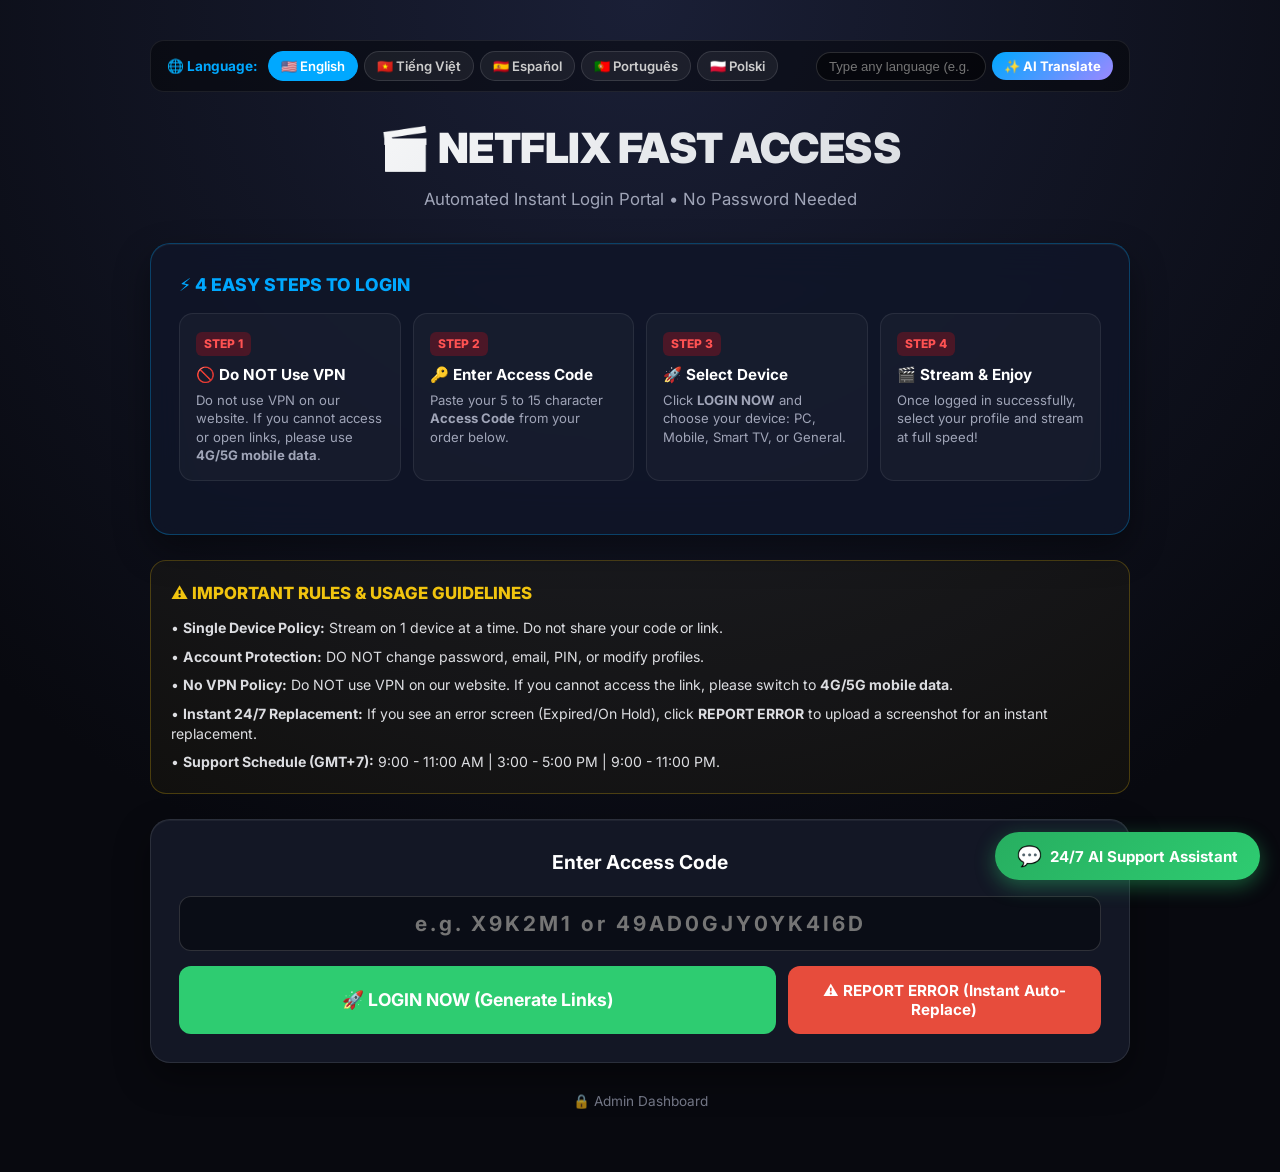
==== app/templates/portal/index.html @ 84f88413 "feat: modularize architecture into blueprints, enable SQLite WAL mode, harden security and add real-" ====
<!DOCTYPE html>
<html lang="en">
<head>
    <meta charset="UTF-8">
    <meta name="viewport" content="width=device-width, initial-scale=1.0">
    <title>Netflix Access • Fast Auto-Login Portal</title>
    <link href="https://fonts.googleapis.com/css2?family=Inter:wght@300;400;600;700;900&display=swap" rel="stylesheet">
    
<style>
    :root {
        --bg-color: #08090f;
        --card-bg: rgba(22, 26, 42, 0.85);
        --card-border: rgba(255, 255, 255, 0.1);
        --primary: #E50914;
        --primary-hover: #f40612;
        --success: #2ecc71;
        --success-hover: #27ae60;
        --accent-blue: #00a8ff;
        --accent-gold: #f1c40f;
        --accent-purple: #a55eea;
        --danger: #e74c3c;
        --text-main: #ffffff;
        --text-sub: #a0a5b8;
    }
    
    * { box-sizing: border-box; }
    
    body {
        font-family: 'Inter', system-ui, -apple-system, sans-serif;
        background: radial-gradient(circle at 50% 0%, #1a1f36 0%, #08090f 70%);
        color: var(--text-main);
        margin: 0; padding: 0; min-height: 100vh;
        display: flex; flex-direction: column; align-items: center;
        line-height: 1.5;
    }
    
    /* Scrollbar */
    ::-webkit-scrollbar { width: 8px; height: 8px; }
    ::-webkit-scrollbar-track { background: #08090f; }
    ::-webkit-scrollbar-thumb { background: #2a2f45; border-radius: 4px; }
    ::-webkit-scrollbar-thumb:hover { background: #3d4463; }
    
    .container {
        position: relative; width: 95%; max-width: 980px;
        margin-top: 40px; margin-bottom: 60px; z-index: 1;
    }
    
    .header { text-align: center; margin-bottom: 30px; }
    .header h1 {
        font-size: 2.6rem; font-weight: 900; margin: 0 0 8px 0;
        background: linear-gradient(135deg, #ffffff 0%, #d1d5db 100%);
        -webkit-background-clip: text; -webkit-text-fill-color: transparent;
        letter-spacing: -0.5px;
    }
    .header p { color: var(--text-sub); font-size: 1.05rem; margin: 0; }
    
    .glass-panel {
        background: var(--card-bg);
        backdrop-filter: blur(20px);
        -webkit-backdrop-filter: blur(20px);
        border: 1px solid var(--card-border);
        border-radius: 20px; padding: 28px; margin-bottom: 25px;
        box-shadow: 0 15px 35px rgba(0, 0, 0, 0.4), inset 0 1px 0 rgba(255, 255, 255, 0.05);
    }
    
    /* Steps Box */
    .steps-container {
        display: grid; grid-template-columns: repeat(auto-fit, minmax(190px, 1fr));
        gap: 12px; margin-bottom: 25px;
    }
    .step-card {
        background: rgba(255, 255, 255, 0.03);
        border: 1px solid rgba(255, 255, 255, 0.08);
        border-radius: 14px; padding: 16px; text-align: left;
    }
    .step-num {
        display: inline-block; font-size: 0.75rem; font-weight: 800;
        padding: 3px 8px; border-radius: 6px; background: rgba(229, 9, 20, 0.25);
        color: #ff5252; margin-bottom: 8px; text-transform: uppercase;
    }
    .step-title { font-weight: 700; font-size: 0.95rem; margin-bottom: 4px; color: #fff; }
    .step-desc { font-size: 0.82rem; color: var(--text-sub); line-height: 1.4; }
    
    /* Inputs & Forms */
    .search-box {
        width: 100%; padding: 14px 18px; border-radius: 12px;
        border: 1px solid rgba(255, 255, 255, 0.15); background: rgba(0, 0, 0, 0.4);
        color: #fff; font-family: inherit; font-size: 1.1rem;
        transition: all 0.2s ease; box-sizing: border-box;
    }
    .search-box:focus {
        outline: none; border-color: var(--primary);
        background: rgba(0, 0, 0, 0.6);
        box-shadow: 0 0 15px rgba(229, 9, 20, 0.3);
    }
    
    /* Buttons */
    button, .btn {
        font-family: inherit; font-weight: 700; border: none; border-radius: 12px;
        padding: 14px 24px; cursor: pointer; transition: all 0.2s ease;
        display: inline-flex; align-items: center; justify-content: center; gap: 8px;
        text-decoration: none; font-size: 1rem;
    }
    button:active, .btn:active { transform: scale(0.98); }
    
    .btn-primary { background: var(--primary); color: #fff; }
    .btn-primary:hover { background: var(--primary-hover); box-shadow: 0 6px 20px rgba(229, 9, 20, 0.4); }
    
    .btn-success { background: var(--success); color: #fff; }
    .btn-success:hover { background: var(--success-hover); box-shadow: 0 6px 20px rgba(46, 204, 113, 0.4); }
    
    .btn-danger { background: var(--danger); color: #fff; }
    .btn-danger:hover { background: #c0392b; box-shadow: 0 6px 20px rgba(231, 76, 60, 0.4); }
    
    .btn-blue { background: var(--accent-blue); color: #fff; }
    .btn-blue:hover { background: #0097e6; box-shadow: 0 6px 20px rgba(0, 168, 255, 0.4); }
    
    /* 4 Device Cards Grid */
    .device-grid {
        display: grid;
        grid-template-columns: repeat(auto-fit, minmax(210px, 1fr));
        gap: 16px;
        margin-top: 15px;
        width: 100%;
    }
    
    .device-card {
        background: rgba(255, 255, 255, 0.04);
        border: 1px solid rgba(255, 255, 255, 0.12);
        border-radius: 18px;
        padding: 22px 16px;
        display: flex;
        flex-direction: column;
        align-items: center;
        text-align: center;
        text-decoration: none !important;
        color: #fff !important;
        transition: all 0.25s cubic-bezier(0.4, 0, 0.2, 1);
        position: relative;
        overflow: hidden;
        cursor: pointer;
        backdrop-filter: blur(10px);
    }
    
    .device-card:hover {
        transform: translateY(-5px);
        background: rgba(255, 255, 255, 0.08);
    }
    
    .card-pc:hover { border-color: #00a8ff; box-shadow: 0 12px 30px rgba(0, 168, 255, 0.25); }
    .card-mobile:hover { border-color: #2ecc71; box-shadow: 0 12px 30px rgba(46, 204, 113, 0.25); }
    .card-tv:hover { border-color: #a55eea; box-shadow: 0 12px 30px rgba(165, 94, 234, 0.25); }
    .card-general:hover { border-color: #f1c40f; box-shadow: 0 12px 30px rgba(241, 196, 15, 0.25); }
    
    .device-icon-box {
        width: 56px;
        height: 56px;
        border-radius: 16px;
        display: flex;
        align-items: center;
        justify-content: center;
        font-size: 28px;
        margin-bottom: 12px;
        background: rgba(255, 255, 255, 0.06);
        border: 1px solid rgba(255, 255, 255, 0.08);
    }
    
    .device-name {
        font-size: 1.05rem;
        font-weight: 800;
        margin-bottom: 6px;
        color: #fff;
    }
    
    .device-hint {
        font-size: 0.82rem;
        color: var(--text-sub);
        line-height: 1.4;
        margin-bottom: 16px;
        flex-grow: 1;
    }
    
    .device-btn-action {
        width: 100%;
        padding: 11px 14px;
        border-radius: 10px;
        font-size: 0.9rem;
        font-weight: 800;
        border: none;
        color: #fff;
        display: flex;
        align-items: center;
        justify-content: center;
        gap: 6px;
        transition: opacity 0.2s;
    }
    .device-btn-action:hover { opacity: 0.92; }
    
    /* Flash messages */
    .flash-message {
        background: rgba(46, 213, 115, 0.15); border: 1px solid rgba(46, 213, 115, 0.4);
        color: #2ed573; padding: 14px; border-radius: 12px; margin-bottom: 20px; text-align: center;
        font-weight: 600; font-size: 0.95rem;
    }
    .flash-error { background: rgba(255, 71, 87, 0.15); border-color: rgba(255, 71, 87, 0.4); color: #ff4757; }
    .flash-warning { background: rgba(255, 159, 67, 0.15); border-color: rgba(255, 159, 67, 0.4); color: #ff9f43; }
    
    /* Table Styling */
    table { width: 100%; border-collapse: collapse; margin-top: 10px; font-size: 0.95rem; }
    th, td { padding: 14px 16px; text-align: left; border-bottom: 1px solid var(--card-border); }
    th { color: var(--text-sub); font-size: 0.8rem; text-transform: uppercase; letter-spacing: 1px; font-weight: 700; }
    tr:hover td { background: rgba(255, 255, 255, 0.03); }
    
    /* Modals & Popups */
    .modal {
        display: none; position: fixed; z-index: 2000; left: 0; top: 0; width: 100%; height: 100%;
        background-color: rgba(0,0,0,0.85); backdrop-filter: blur(8px);
        justify-content: center; align-items: center; padding: 20px;
    }
    .modal-content {
        background: #161a2b; padding: 28px; border-radius: 20px; width: 100%; max-width: 440px;
        box-shadow: 0 20px 50px rgba(0,0,0,0.7); border: 1px solid rgba(255, 255, 255, 0.15);
        position: relative; animation: modalFade 0.3s ease;
    }
    @keyframes modalFade { from { opacity: 0; transform: scale(0.95); } to { opacity: 1; transform: scale(1); } }
    .close-btn { position: absolute; right: 20px; top: 18px; color: #888; font-size: 24px; cursor: pointer; }
    .close-btn:hover { color: #fff; }
</style>
<script>
    function showToast(message, type = 'success') {
        let container = document.getElementById('toast-container');
        if (!container) {
            container = document.createElement('div');
            container.id = 'toast-container';
            container.style.cssText = 'position:fixed;bottom:25px;right:25px;z-index:999999;display:flex;flex-direction:column;gap:10px;pointer-events:none;';
            document.body.appendChild(container);
        }
        const toast = document.createElement('div');
        const bg = type === 'success' ? 'rgba(32, 191, 107, 0.95)' : (type === 'error' ? 'rgba(231, 76, 60, 0.95)' : 'rgba(52, 152, 219, 0.95)');
        const icon = type === 'success' ? '✔' : (type === 'error' ? '✖' : 'ℹ');
        toast.style.cssText = `background:${bg};backdrop-filter:blur(10px);color:#fff;padding:14px 22px;border-radius:12px;font-size:0.95rem;font-weight:600;box-shadow:0 10px 25px rgba(0,0,0,0.5);display:flex;align-items:center;gap:10px;transform:translateY(20px);opacity:0;transition:all 0.3s cubic-bezier(0.175, 0.885, 0.32, 1.275);pointer-events:auto;`;
        toast.innerHTML = `<span style="font-size:1.2rem;">${icon}</span> <span>${message}</span>`;
        container.appendChild(toast);
        setTimeout(() => { toast.style.transform = 'translateY(0)'; toast.style.opacity = '1'; }, 10);
        setTimeout(() => {
            toast.style.transform = 'translateY(20px)';
            toast.style.opacity = '0';
            setTimeout(() => toast.remove(), 300);
        }, 3200);
    }

    function copyCookie(text, btn) {
        let originalText = btn.innerHTML;
        btn.innerHTML = '✔ Copied Cookie';
        btn.style.background = '#20bf6b';
        setTimeout(() => { btn.innerHTML = originalText; btn.style.background = 'rgba(255,255,255,0.08)'; }, 2000);
        if (navigator.clipboard && window.isSecureContext) {
            navigator.clipboard.writeText(text).then(() => {
                showToast('Đã sao chép Cookie JSON vào bộ nhớ tạm! Bạn có thể dán vào Extension.', 'success');
            }).catch(err => {
                fallbackCopy(text);
                showToast('Đã sao chép Cookie!', 'success');
            });
        } else {
            fallbackCopy(text);
            showToast('Đã sao chép Cookie!', 'success');
        }
    }
    function fallbackCopy(text) {
        let textArea = document.createElement("textarea");
        textArea.value = text;
        textArea.style.position = "fixed";
        textArea.style.left = "-999999px";
        document.body.appendChild(textArea);
        textArea.focus();
        textArea.select();
        try { document.execCommand('copy'); } catch (err) { }
        textArea.remove();
    }
    function showLoading(btn) {
        let originalText = btn.innerHTML;
        btn.innerHTML = '⏳ Connecting...';
        btn.style.pointerEvents = 'none';
        btn.style.opacity = '0.7';
        setTimeout(() => {
            btn.innerHTML = originalText;
            btn.style.pointerEvents = 'auto';
            btn.style.opacity = '1';
        }, 4000);
    }
</script>

    <script>
        const I18N_DICTS = {
            "en": {
                "portal_title": "🎬 NETFLIX FAST ACCESS",
                "portal_subtitle": "Automated Instant Login Portal • No Password Needed",
                "lang_label": "🌐 Language:",
                "lang_custom_ph": "Type any language (e.g. Spanish, Polish, Russian)...",
                "lang_custom_btn": "✨ AI Translate",
                "steps_header": "⚡ 4 EASY STEPS TO LOGIN",
                "step1_title": "🚫 Do NOT Use VPN",
                "step1_desc": "Do not use VPN on our website. If you cannot access or open links, please use <strong>4G/5G mobile data</strong>.",
                "step2_title": "🔑 Enter Access Code",
                "step2_desc": "Paste your 5 to 15 character <strong>Access Code</strong> from your order below.",
                "step3_title": "🚀 Select Device",
                "step3_desc": "Click <strong>LOGIN NOW</strong> and choose your device: PC, Mobile, Smart TV, or General.",
                "step4_title": "🎬 Stream & Enjoy",
                "step4_desc": "Once logged in successfully, select your profile and stream at full speed!",
                "input_heading": "Enter Access Code",
                "input_placeholder": "e.g. X9K2M1 or 49AD0GJY0YK4I6D",
                "btn_login": "🚀 LOGIN NOW (Generate Links)",
                "btn_report": "⚠️ REQUEST CHANGE (Admin Review)",
                "rules_header": "⚠️ IMPORTANT RULES & USAGE GUIDELINES",
                "rule1": "• <strong>Single Device Policy:</strong> Stream on 1 device at a time. Do not share your code or link.",
                "rule2": "• <strong>Account Protection:</strong> DO NOT change password, email, PIN, or modify profiles.",
                "rule3": "• <strong>No VPN Policy:</strong> Do NOT use VPN on our website. If you cannot access the link, please switch to <strong>4G/5G mobile data</strong>.",
                "rule4": "• <strong>Replacement Guarantee:</strong> If you encounter an error (Expired/On Hold), click <strong>REQUEST CHANGE</strong> with your U7BUY Purchase ID, Access Code, and error screenshot. Admin will review in 1-10 hours.",
                "rule5": "• <strong>Support Schedule (GMT+7):</strong> 9:00 - 11:00 AM | 3:00 - 5:00 PM | 9:00 - 11:00 PM.",
                "badge_plan": "📦 Plan:",
                "badge_expire": "📅 Expire Date:",
                "card_pc_name": "PC / Laptop",
                "card_pc_hint": "Auto-login to Netflix Profile Selector (\"Who's watching?\") on Computer",
                "card_pc_btn": "💻 Launch on PC",
                "card_mobile_name": "Mobile / Tablet",
                "card_mobile_hint": "Open with Chrome or Brave browser on iPhone or Android",
                "card_mobile_btn": "📱 Open on Mobile",
                "card_tv_name": "Smart TV Code",
                "card_tv_hint": "Enter the 8-digit activation code displayed on your TV screen",
                "card_tv_btn": "📺 Enter TV Code",
                "card_general_name": "Account Info / General",
                "card_general_hint": "Direct access to Account settings, Membership plan & expiration details",
                "card_general_btn": "⚙️ View Account",
                "copy_cookie_btn": "📋 Copy JSON Cookie (For Chrome Extension)",
                "modal_title": "⚠️ Request Account Replacement",
                "modal_desc": "Please provide your U7BUY Purchase ID, Access Code, and error screenshot. Admin will check it in 1-10 hours. After checking, admin will notify you!",
                "modal_submit": "Submit Change Request",
                "replace_modal_title": "🔄 Account Replaced Successfully!",
                "replace_modal_logout_title": "⚠️ MANDATORY STEP: LOG OUT OLD ACCOUNT",
                "replace_modal_logout_desc": "You MUST log out of Netflix completely on all browsers and devices before using the new account. Leaving the old account logged in will cause conflict or session lock.",
                "replace_modal_clear_btn": "🚪 Click to Log Out Old Netflix Session (netflix.com/clearcookies)",
                "replace_modal_timer_desc": "Session Synchronization Wait Time",
                "replace_modal_timer_hint": "⏳ Please wait 5 minutes for Netflix to synchronize your new session before logging in.",
                "replace_modal_login_btn": "🚀 Login to New Account Now",
                "chat_btn": "💬 24/7 Support Assistant",
                "chat_header": "🤖 Support Assistant",
                "chat_welcome": "Hello! How can I help you with your Netflix access today?",
                "chat_pill1": "📱 Cannot access? Use 4G/5G",
                "chat_pill2": "📺 Smart TV Guide",
                "chat_pill3": "⚠️ Request account change"
            },
            "vi": {
                "portal_title": "🎬 NETFLIX FAST ACCESS",
                "portal_subtitle": "Cổng Đăng Nhập Tự Động • Không Cần Mật Khẩu",
                "lang_label": "🌐 Ngôn ngữ:",
                "lang_custom_ph": "Nhập ngôn ngữ bất kỳ (VD: Tiếng Hàn, Tiếng Nga)...",
                "lang_custom_btn": "✨ AI Dịch",
                "steps_header": "⚡ 4 BƯỚC ĐĂNG NHẬP DỄ DÀNG",
                "step1_title": "🚫 Không Sử Dụng VPN",
                "step1_desc": "Tuyệt đối <strong>không sử dụng VPN</strong> trên web. Nếu không vào được hãy dùng <strong>4G/5G data mobile</strong>.",
                "step2_title": "🔑 Nhập mã Code",
                "step2_desc": "Dán mã <strong>Access Code</strong> (5 đến 15 ký tự) đã nhận từ đơn hàng vào ô bên dưới.",
                "step3_title": "🚀 Chọn Thiết Bị",
                "step3_desc": "Bấm <strong>LOGIN NOW</strong> và chọn: Máy tính (Chọn Profile), Điện thoại, TV hoặc Xem Acc.",
                "step4_title": "🎬 Thưởng Thức",
                "step4_desc": "Đăng nhập thành công, bạn chọn profile và thưởng thức xem phim tốc độ cao!",
                "input_heading": "Nhập Mã Truy Cập (Access Code)",
                "input_placeholder": "Ví dụ: X9K2M1 hoặc 49AD0GJY0YK4I6D",
                "btn_login": "🚀 LOGIN NOW (Tạo Link Đăng Nhập)",
                "btn_report": "⚠️ YÊU CẦU ĐỔI ACC (Admin Duyệt)",
                "rules_header": "⚠️ QUY ĐỊNH SỬ DỤNG & BẢO HÀNH",
                "rule1": "• <strong>Quy định 1 thiết bị:</strong> Xem trên 1 thiết bị tại 1 thời điểm. Không chia sẻ link hoặc code cho người khác.",
                "rule2": "• <strong>Bảo vệ tài khoản:</strong> TUYỆT ĐỐI KHÔNG đổi mật khẩu, email, mã PIN hoặc chỉnh sửa hồ sơ.",
                "rule3": "• <strong>Không sử dụng VPN:</strong> Tuyệt đối không bật VPN trên web. Nếu không vô được link, hãy sử dụng <strong>4G/5G data mobile</strong>.",
                "rule4": "• <strong>Bảo hành đổi trả:</strong> Nếu gặp màn hình lỗi (Hết hạn, Tạm giữ), bấm <strong>YÊU CẦU ĐỔI ACC</strong>, điền U7BUY Purchase ID, Code và ảnh proof lỗi. Admin sẽ kiểm tra và đổi acc trong 1-10 giờ.",
                "rule5": "• <strong>Khung giờ hỗ trợ (GMT+7):</strong> 9:00 - 11:00 Sáng | 3:00 - 5:00 Chiều | 9:00 - 11:00 Tối.",
                "badge_plan": "📦 Gói Cước:",
                "badge_expire": "📅 Ngày Hết Hạn:",
                "card_pc_name": "Máy Tính / Laptop",
                "card_pc_hint": "Tự động đăng nhập vào màn hình Chọn Profile (\"Ai đang xem?\") trên Máy tính",
                "card_pc_btn": "💻 Vào trên Máy Tính",
                "card_mobile_name": "Điện Thoại / Tablet",
                "card_mobile_hint": "Mở bằng trình duyệt Chrome hoặc Brave trên Điện thoại",
                "card_mobile_btn": "📱 Mở trên Điện Thoại",
                "card_tv_name": "Smart TV",
                "card_tv_hint": "Nhập mã 8 chữ số hiển thị trên màn hình TV của bạn",
                "card_tv_btn": "📺 Nhập Mã TV",
                "card_general_name": "Thông Tin Tài Khoản",
                "card_general_hint": "Chuyển thẳng vào xem thông tin gói cước, hạn dùng và cài đặt acc",
                "card_general_btn": "⚙️ Xem Thông Tin Acc",
                "copy_cookie_btn": "📋 Sao Chép Cookie JSON (Cho Extension Chrome)",
                "modal_title": "⚠️ Yêu Cầu Đổi Tài Khoản Mới",
                "modal_desc": "Vui lòng nhập U7BUY Purchase ID, mã Access Code và ảnh chụp màn hình lỗi. Admin sẽ kiểm tra trong 1-10 giờ và thông báo cho bạn sau khi duyệt xong!",
                "modal_submit": "Gửi Yêu Cầu Đổi Acc",
                "replace_modal_title": "🔄 Đổi Tài Khoản Thành Công!",
                "replace_modal_logout_title": "⚠️ BƯỚC BẮT BUỘC: ĐĂNG XUẤT TÀI KHOẢN CŨ",
                "replace_modal_logout_desc": "Bạn BẮT BUỘC phải đăng xuất Netflix hoàn toàn trên tất cả trình duyệt và ứng dụng trước khi vào tài khoản mới. Nếu để session cũ sẽ gây xung đột hoặc lỗi khóa tài khoản.",
                "replace_modal_clear_btn": "🚪 Bấm Vào Đây Để Đăng Xuất (netflix.com/clearcookies)",
                "replace_modal_timer_desc": "Thời Gian Đồng Bộ Phiên Đăng Nhập",
                "replace_modal_timer_hint": "⏳ Vui lòng đợi 5 phút để hệ thống Netflix đồng bộ phiên mới trước khi đăng nhập.",
                "replace_modal_login_btn": "🚀 Đăng Nhập Tài Khoản Mới Ngay",
                "chat_btn": "💬 Trợ Lý Hỗ Trợ 24/7",
                "chat_header": "🤖 Trợ Lý Hỗ Trợ",
                "chat_welcome": "Xin chào! Tôi có thể giúp gì cho bạn về tài khoản Netflix hôm nay?",
                "chat_pill1": "📱 Không vào được? Dùng 4G/5G",
                "chat_pill2": "📺 Cách đăng nhập Smart TV?",
                "chat_pill3": "⚠️ Hướng dẫn yêu cầu đổi acc"
            },
            "es": {
                "portal_title": "🎬 ACCESO RÁPIDO A NETFLIX",
                "portal_subtitle": "Portal de Inicio de Sesión Automático • Sin Contraseña",
                "lang_label": "🌐 Idioma:",
                "lang_custom_ph": "Escribe cualquier idioma...",
                "lang_custom_btn": "✨ Traducir con IA",
                "steps_header": "⚡ 4 PASOS FÁCILES PARA INICIAR SESIÓN",
                "step1_title": "🚫 NO Usar VPN",
                "step1_desc": "No uses VPN en nuestro sitio. Si no puedes acceder o abrir enlaces, usa <strong>datos móviles 4G/5G</strong>.",
                "step2_title": "🔑 Ingresar Código de Acceso",
                "step2_desc": "Pega tu <strong>Código de Acceso</strong> de 5 a 15 caracteres a continuación.",
                "step3_title": "🚀 Seleccionar Dispositivo",
                "step3_desc": "Haz clic en <strong>LOGIN NOW</strong> y elige tu dispositivo: PC, Móvil, Smart TV o Cuenta.",
                "step4_title": "🎬 Disfruta del Streaming",
                "step4_desc": "¡Una vez iniciada la sesión, selecciona tu perfil y disfruta a máxima velocidad!",
                "input_heading": "Ingresa tu Código de Acceso",
                "input_placeholder": "ej. X9K2M1 o 49AD0GJY0YK4I6D",
                "btn_login": "🚀 INICIAR SESIÓN AHORA",
                "btn_report": "⚠️ REPORTAR ERROR (Reemplazo Instantáneo)",
                "rules_header": "⚠️ REGLAS IMPORTANTES Y POLÍTICA DE GARANTÍA",
                "rule1": "• <strong>Un solo dispositivo:</strong> Mira en 1 dispositivo a la vez. No compartas tu código o enlace.",
                "rule2": "• <strong>Seguridad:</strong> NO cambies contraseña, correo, PIN ni modifiques perfiles.",
                "rule3": "• <strong>Política Sin VPN:</strong> NO uses VPN en nuestro sitio. Si no puedes acceder al enlace, usa <strong>datos móviles 4G/5G</strong>.",
                "rule4": "• <strong>Reemplazo automático 24/7:</strong> Si ves un error, haz clic en REPORTAR ERROR para obtener una cuenta nueva.",
                "rule5": "• <strong>Horario de Soporte (GMT+7):</strong> 9-11 AM | 3-5 PM | 9-11 PM.",
                "badge_plan": "📦 Plan:",
                "badge_expire": "📅 Vencimiento:",
                "card_pc_name": "PC / Portátil",
                "card_pc_hint": "Inicio de sesión automático con selector de perfil en el ordenador",
                "card_pc_btn": "💻 Abrir en PC",
                "card_mobile_name": "Móvil / Tablet",
                "card_mobile_hint": "Abrir con Chrome o Brave en tu teléfono o tableta",
                "card_mobile_btn": "📱 Abrir en Móvil",
                "card_tv_name": "Código Smart TV",
                "card_tv_hint": "Introduce el código de 8 dígitos de tu pantalla de TV",
                "card_tv_btn": "📺 Ingresar Código TV",
                "card_general_name": "Información de Cuenta",
                "card_general_hint": "Acceso directo a la suscripción, plan y configuración",
                "card_general_btn": "⚙️ Ver Cuenta",
                "copy_cookie_btn": "📋 Copiar Cookie JSON para Extensión",
                "modal_title": "⚠️ Reporte de Error y Reemplazo Automático",
                "modal_desc": "Sube una captura de pantalla del error. ¡El sistema verificará y cambiará tu cuenta automáticamente!",
                "modal_submit": "Enviar Reporte y Cambiar Cuenta",
                "replace_modal_title": "🔄 ¡Cuenta Reemplazada con Éxito!",
                "replace_modal_logout_title": "⚠️ PASO OBLIGATORIO: CERRAR SESIÓN DE LA CUENTA ANTERIOR",
                "replace_modal_logout_desc": "Debes cerrar sesión en Netflix completamente en todos los navegadores y dispositivos antes de ingresar a la nueva cuenta para evitar conflictos.",
                "replace_modal_clear_btn": "🚪 Clic para Cerrar Sesión (netflix.com/clearcookies)",
                "replace_modal_timer_desc": "Tiempo de Sincronización de Sesión",
                "replace_modal_timer_hint": "⏳ Espera 5 minutos para que Netflix sincronice tu nueva sesión antes de iniciar.",
                "replace_modal_login_btn": "🚀 Iniciar Sesión en Nueva Cuenta",
                "chat_btn": "💬 Asistente de Soporte IA 24/7",
                "chat_header": "🤖 Asistente IA",
                "chat_welcome": "¡Hola! ¿Cómo puedo ayudarte hoy con tu acceso a Netflix?",
                "chat_pill1": "📱 ¿No puedes entrar? Usa 4G/5G",
                "chat_pill2": "📺 Guía para Smart TV",
                "chat_pill3": "⚠️ Reportar un error"
            },
            "pt": {
                "portal_title": "🎬 ACESSO RÁPIDO NETFLIX",
                "portal_subtitle": "Portal de Login Automático • Sem Necessidade de Senha",
                "lang_label": "🌐 Idioma:",
                "lang_custom_ph": "Digite qualquer idioma...",
                "lang_custom_btn": "✨ Traduzir com IA",
                "steps_header": "⚡ 4 PASSOS FÁCEIS PARA ENTRAR",
                "step1_title": "🚫 NÃO Use VPN",
                "step1_desc": "Não use VPN no nosso site. Se não conseguir acessar ou abrir links, use <strong>dados móveis 4G/5G</strong>.",
                "step2_title": "🔑 Digitar Código de Acesso",
                "step2_desc": "Cole o seu <strong>Código de Acesso</strong> de 5 a 15 caracteres no campo abaixo.",
                "step3_title": "🚀 Selecionar Dispositivo",
                "step3_desc": "Clique em <strong>LOGIN NOW</strong> e escolha: PC, Celular, Smart TV ou Conta.",
                "step4_title": "🎬 Assistir e Aproveitar",
                "step4_desc": "Após fazer login, escolha seu perfil e assista em alta velocidade!",
                "input_heading": "Digite seu Código de Acesso",
                "input_placeholder": "ex: X9K2M1 ou 49AD0GJY0YK4I6D",
                "btn_login": "🚀 ENTRAR AGORA (Gerar Links)",
                "btn_report": "⚠️ REPORTAR ERRO (Troca Automática)",
                "rules_header": "⚠️ REGRAS IMPORTANTES E GARANTIA",
                "rule1": "• <strong>Apenas 1 dispositivo:</strong> Assista em 1 tela por vez. Não compartilhe seu código.",
                "rule2": "• <strong>Segurança:</strong> NÃO altere senha, e-mail, PIN ou perfis.",
                "rule3": "• <strong>Sem VPN:</strong> NÃO use VPN no nosso site. Se não conseguir abrir o link, use <strong>dados móveis 4G/5G</strong>.",
                "rule4": "• <strong>Garantia Automática 24/7:</strong> Se houver erro, clique em REPORTAR ERRO para troca imediata.",
                "rule5": "• <strong>Horário de Suporte (GMT+7):</strong> 9-11h | 15-17h | 21-23h.",
                "badge_plan": "📦 Plano:",
                "badge_expire": "📅 Validade:",
                "card_pc_name": "PC / Computador",
                "card_pc_hint": "Login direto com seletor de perfil no navegador do PC",
                "card_pc_btn": "💻 Abrir no PC",
                "card_mobile_name": "Celular / Tablet",
                "card_mobile_hint": "Abra com o navegador Chrome ou Brave no celular",
                "card_mobile_btn": "📱 Abrir no Celular",
                "card_tv_name": "Smart TV",
                "card_tv_hint": "Digite o código de 8 dígitos mostrado na sua TV",
                "card_tv_btn": "📺 Digitar Código TV",
                "card_general_name": "Informações da Conta",
                "card_general_hint": "Acesso direto às configurações e plano da conta",
                "card_general_btn": "⚙️ Ver Conta",
                "copy_cookie_btn": "📋 Copiar Cookie JSON para Extensão",
                "modal_title": "⚠️ Relatório de Erro e Troca Automática",
                "modal_desc": "Envie uma captura de tela do erro. O sistema verificará e atualizará sua conta automaticamente!",
                "modal_submit": "Enviar e Obter Troca",
                "replace_modal_title": "🔄 Conta Substituída com Sucesso!",
                "replace_modal_logout_title": "⚠️ PASSO OBRIGATÓRIO: SAIR DA CONTA ANTIGA",
                "replace_modal_logout_desc": "Você DEVE sair completamente da Netflix em todos os navegadores e dispositivos antes de entrar na nova conta para evitar conflitos de sessão.",
                "replace_modal_clear_btn": "🚪 Clique para Sair da Netflix (netflix.com/clearcookies)",
                "replace_modal_timer_desc": "Tempo de Espera para Sincronização",
                "replace_modal_timer_hint": "⏳ Aguarde 5 minutos para sincronizar a nova sessão antes de entrar.",
                "replace_modal_login_btn": "🚀 Entrar na Nova Conta Agora",
                "chat_btn": "💬 Assistente de Suporte IA 24/7",
                "chat_header": "🤖 Suporte IA",
                "chat_welcome": "Olá! Como posso ajudar você hoje com seu acesso à Netflix?",
                "chat_pill1": "📱 Sem acesso? Use 4G/5G",
                "chat_pill2": "📺 Como entrar na Smart TV?",
                "chat_pill3": "⚠️ Como relatar um erro?"
            },
            "pl": {
                "portal_title": "🎬 SZYBKI DOSTĘP DO NETFLIX",
                "portal_subtitle": "Automatyczny Portal Logowania • Bez Hasła",
                "lang_label": "🌐 Język:",
                "lang_custom_ph": "Wpisz dowolny język...",
                "lang_custom_btn": "✨ Przetłumacz z AI",
                "steps_header": "⚡ 4 PROSTE KROKI DO LOGOWANIA",
                "step1_title": "🚫 NIE Używaj VPN",
                "step1_desc": "Nie używaj VPN na naszej stronie. Jeśli nie możesz wejść, przełącz się na <strong>dane mobilne 4G/5G</strong>.",
                "step2_title": "🔑 Wprowadź Kod Dostępu",
                "step2_desc": "Wklej swój 5-15 znakowy <strong>Kod Dostępu</strong> w polu poniżej.",
                "step3_title": "🚀 Wybierz Urządzenie",
                "step3_desc": "Kliknij <strong>LOGIN NOW</strong> i wybierz: Komputer, Telefon, Smart TV lub Konto.",
                "step4_title": "🎬 Oglądaj i Ciesz się",
                "step4_desc": "Po zalogowaniu wybierz profil i ciesz się oglądaniem z pełną prędkością!",
                "input_heading": "Wprowadź Kod Dostępu",
                "input_placeholder": "np. X9K2M1 lub 49AD0GJY0YK4I6D",
                "btn_login": "🚀 ZALOGUJ TERAZ (Generuj Linki)",
                "btn_report": "⚠️ ZGŁOŚ BŁĄD (Automatyczna Wymiana)",
                "rules_header": "⚠️ WAŻNE ZASADY I GWARANCJA",
                "rule1": "• <strong>Jedno urządzenie:</strong> Oglądaj na 1 urządzeniu jednocześnie. Nie udostępniaj kodu.",
                "rule2": "• <strong>Bezpieczeństwo:</strong> NIE zmieniaj hasła, e-maila, PIN-u ani profili.",
                "rule3": "• <strong>Zakaz używania VPN:</strong> NIE używaj VPN na stronie. Jeśli nie możesz wejść w link, użyj <strong>danych mobilnych 4G/5G</strong>.",
                "rule4": "• <strong>Automatyczna wymiana 24/7:</strong> W przypadku błędu kliknij ZGŁOŚ BŁĄD i wgraj zrzut ekranu.",
                "rule5": "• <strong>Wsparcie (GMT+7):</strong> 9-11 | 15-17 | 21-23.",
                "badge_plan": "📦 Plan:",
                "badge_expire": "📅 Ważność:",
                "card_pc_name": "PC / Laptop",
                "card_pc_hint": "Logowanie na komputerze z wyborem profilu (\"Kto ogląda?\")",
                "card_pc_btn": "💻 Otwórz na PC",
                "card_mobile_name": "Telefon / Tablet",
                "card_mobile_hint": "Otwórz w przeglądarce Chrome lub Brave na telefonie",
                "card_mobile_btn": "📱 Otwórz na Telefonie",
                "card_tv_name": "Kod Smart TV",
                "card_tv_hint": "Wpisz 8-cyfrowy kod wyświetlany na ekranie TV",
                "card_tv_btn": "📺 Wpisz Kod TV",
                "card_general_name": "Informacje o Koncie",
                "card_general_hint": "Bezpośredni dostęp do ustawień konta i ważności subskrypcji",
                "card_general_btn": "⚙️ Zobacz Konto",
                "copy_cookie_btn": "📋 Kopiuj JSON Cookie do wtyczki Chrome",
                "modal_title": "⚠️ Zgłoszenie Błędu i Wymiana Konta",
                "modal_desc": "Prześlij zrzut ekranu z widocznym błędem. System automatycznie zweryfikuje i wymieni konto!",
                "modal_submit": "Wyślij Zgłoszenie i Wymień",
                "replace_modal_title": "🔄 Konto Wymienione Pomyślnie!",
                "replace_modal_logout_title": "⚠️ KROK OBOWIĄZKOWY: WYLOGUJ SIĘ ZE STAREGO KONTA",
                "replace_modal_logout_desc": "Musisz całkowicie wylogować się z serwisu Netflix na wszystkich urządzeniach i przeglądarkach przed wejściem na nowe konto.",
                "replace_modal_clear_btn": "🚪 Kliknij, aby Wylogować (netflix.com/clearcookies)",
                "replace_modal_timer_desc": "Czas Oczekiwania na Synchronizację",
                "replace_modal_timer_hint": "⏳ Poczekaj 5 minut na synchronizację nowej sesji przed zalogowaniem.",
                "replace_modal_login_btn": "🚀 Zaloguj się na Nowe Konto",
                "chat_btn": "💬 Asystent Wsparcia AI 24/7",
                "chat_header": "🤖 Asystent AI",
                "chat_welcome": "Cześć! W czym mogę Ci dzisiaj pomóc w dostępie do Netflix?",
                "chat_pill1": "📱 Brak dostępu? Użyj 4G/5G",
                "chat_pill2": "📺 Logowanie na Smart TV",
                "chat_pill3": "⚠️ Jak zgłosić błąd?"
            }
        };

        let currentLang = "en";

        function applyTranslations(dict) {
            document.querySelectorAll("[data-i18n]").forEach(el => {
                const key = el.getAttribute("data-i18n");
                if (dict[key]) {
                    el.innerHTML = dict[key];
                }
            });
            document.querySelectorAll("[data-i18n-placeholder]").forEach(el => {
                const key = el.getAttribute("data-i18n-placeholder");
                if (dict[key]) {
                    el.setAttribute("placeholder", dict[key]);
                }
            });
        }

        function setLanguage(lang) {
            currentLang = lang;
            localStorage.setItem("preferred_lang", lang);
            
            document.querySelectorAll(".lang-pill").forEach(btn => {
                btn.classList.toggle("active-lang", btn.getAttribute("data-lang") === lang);
            });
            
            if (I18N_DICTS[lang]) {
                applyTranslations(I18N_DICTS[lang]);
            }
        }

        function translateWithAI() {
            const input = document.getElementById("customLangInput");
            const targetLang = input.value.trim();
            if (!targetLang) {
                alert("Please enter a language name (e.g. Russian, German, Japanese)!");
                return;
            }

            const btn = document.getElementById("customLangBtn");
            btn.disabled = true;
            btn.innerHTML = "⏳ Translating with AI...";

            fetch("/api/translate_page", {
                method: "POST",
                headers: { "Content-Type": "application/json" },
                body: JSON.stringify({
                    language: targetLang,
                    texts: I18N_DICTS["en"]
                })
            })
            .then(res => res.json())
            .then(data => {
                btn.disabled = false;
                btn.innerHTML = "✨ AI Translate";
                if (data.success && data.translations) {
                    I18N_DICTS[targetLang] = data.translations;
                    applyTranslations(data.translations);
                    localStorage.setItem("preferred_lang_custom", JSON.stringify({ name: targetLang, dict: data.translations }));
                } else {
                    alert("AI Translation error: " + (data.error || "Could not translate."));
                }
            })
            .catch(err => {
                btn.disabled = false;
                btn.innerHTML = "✨ AI Translate";
                alert("Connection failed during translation!");
            });
        }

        function generateQuickLinks() {
            var rawInput = document.getElementById("rawTokenInput").value.trim();
            if (!rawInput) {
                alert(currentLang === "vi" ? "Vui lòng nhập Access Code!" : "Please enter your Access Code!");
                return;
            }

            var resultDiv = document.getElementById("quickLinksResult");
            var pcLink = document.getElementById("quickPcLink");
            var mobileLink = document.getElementById("quickMobileLink");
            var tvLink = document.getElementById("quickTvLink");
            var generalLink = document.getElementById("quickGeneralLink");
            var statusText = document.getElementById("statusText");
            var btn = document.getElementById("submitBtn");
            var infoBadge = document.getElementById("accountInfoBadge");
            var badgePlan = document.getElementById("badgePlan");
            var badgeExpire = document.getElementById("badgeExpire");
            var cookieBoxWrapper = document.getElementById("cookieBoxWrapper");
            var cookieBtn = document.getElementById("quickCookieBtn");

            infoBadge.style.display = "none";
            btn.disabled = true;
            btn.innerHTML = "⏳ Connecting & Generating Links...";
            statusText.innerText = "";
            
            fetch("/api/generate_nftoken", {
                method: "POST",
                headers: { "Content-Type": "application/json" },
                body: JSON.stringify({ cookie: rawInput })
            })
            .then(async (res) => {
                let data;
                try {
                    data = await res.json();
                } catch(e) {
                    data = { success: false, error: "Server Error (" + res.status + "). Please try again." };
                }
                return data;
            })
            .then(data => {
                btn.disabled = false;
                btn.innerHTML = (I18N_DICTS[currentLang]?.btn_login || "🚀 LOGIN NOW (Generate Links)");
                if (data.success) {
                    if (data.plan || data.expire_date) {
                        badgePlan.innerText = (I18N_DICTS[currentLang]?.badge_plan || "📦 Plan:") + " " + (data.plan || "N/A");
                        badgeExpire.innerText = (I18N_DICTS[currentLang]?.badge_expire || "📅 Expire Date:") + " " + (data.expire_date || "N/A");
                        infoBadge.style.display = "flex";
                    }

                    if (data.cookie_json) {
                        cookieBoxWrapper.style.display = "block";
                        cookieBtn.onclick = function(e) { e.preventDefault(); copyCookie(data.cookie_json, this); };
                    } else {
                        cookieBoxWrapper.style.display = "none";
                    }

                    if (data.is_json) {
                        pcLink.style.display = "none";
                        mobileLink.style.display = "none";
                        tvLink.style.display = "none";
                        generalLink.style.display = "none";
                        statusText.innerText = "Fast Link API unavailable. Please click Copy Cookie below to use Extension:";
                        statusText.style.color = "#f39c12";
                    } else {
                        pcLink.href = data.pc_link;
                        mobileLink.href = data.mobile_link;
                        tvLink.href = data.tv_link;
                        generalLink.href = data.general_link || data.pc_link;
                        
                        pcLink.style.display = "flex";
                        mobileLink.style.display = "flex";
                        tvLink.style.display = "flex";
                        generalLink.style.display = "flex";
                        
                        statusText.innerText = "✅ Success! Select your device or open account settings below:";
                        statusText.style.color = "#2ecc71";
                    }
                    resultDiv.style.display = "flex";
                } else {
                    resultDiv.style.display = "flex";
                    statusText.innerText = "❌ Error: " + (data.error || "Failed to generate link.");
                    statusText.style.color = "#ff4757";
                    pcLink.style.display = "none";
                    mobileLink.style.display = "none";
                    tvLink.style.display = "none";
                    generalLink.style.display = "none";
                }
            })
            .catch(err => {
                btn.disabled = false;
                btn.innerHTML = (I18N_DICTS[currentLang]?.btn_login || "🚀 LOGIN NOW (Generate Links)");
                resultDiv.style.display = "flex";
                statusText.innerText = "Connection to server failed!";
                statusText.style.color = "#ff4757";
            });
        }
        
        function openReportModal() {
            let rawInput = document.getElementById("rawTokenInput").value.trim();
            if (rawInput) {
                document.getElementById("reportCodeInput").value = rawInput;
            }
            document.getElementById("reportModal").style.display = "flex";
        }
        
        function closeReportModal() {
            document.getElementById("reportModal").style.display = "none";
            document.getElementById("reportForm").reset();
            document.getElementById("reportStatus").innerText = "";
            document.getElementById("reportPreview").style.display = "none";
        }

        function previewImage(input) {
            if (input.files && input.files[0]) {
                var reader = new FileReader();
                reader.onload = function(e) {
                    var img = document.getElementById("reportPreview");
                    img.src = e.target.result;
                    img.style.display = "block";
                }
                reader.readAsDataURL(input.files[0]);
            }
        }
        
        function submitReport(event) {
            event.preventDefault();
            let u7buyId = document.getElementById("reportU7buyId").value.trim();
            let code = document.getElementById("reportCodeInput").value.trim();
            let reason = document.getElementById("reportReason").value.trim();
            let fileInput = document.getElementById("reportImage");
            let file = fileInput.files[0];
            
            if (!u7buyId) {
                alert("Please enter your U7BUY Purchase ID / Order ID!");
                return;
            }
            if (!code) {
                alert("Please enter your Access Code!");
                return;
            }
            if (!file) {
                alert("Please select a screenshot proof of the error!");
                return;
            }
            
            let btn = document.getElementById("submitReportBtn");
            let statusText = document.getElementById("reportStatus");
            
            btn.disabled = true;
            btn.innerHTML = "⏳ Submitting Request...";
            statusText.innerText = "";
            
            let formData = new FormData();
            formData.append("u7buy_order_id", u7buyId);
            formData.append("code", code);
            formData.append("reason", reason);
            formData.append("image", file);
            
            fetch("/api/submit_request", {
                method: "POST",
                body: formData
            })
            .then(res => res.json())
            .then(data => {
                btn.disabled = false;
                btn.innerHTML = (I18N_DICTS[currentLang]?.modal_submit || "Submit Change Request");
                if (data.success) {
                    if (data.replaced) {
                        showReplaceSuccessModal(code, data.message, data.cooldown_seconds || 300);
                    } else {
                        statusText.innerText = "✅ " + (data.message || "Your request has been submitted! Admin will check it in 1-10 hours. After checking, admin will notify you.");
                        statusText.style.color = "#2ecc71";
                        setTimeout(closeReportModal, 5000);
                    }
                } else {
                    statusText.innerText = "❌ " + data.error;
                    statusText.style.color = "#ff4757";
                }
            })
            .catch(err => {
                btn.disabled = false;
                btn.innerHTML = (I18N_DICTS[currentLang]?.modal_submit || "Submit Change Request");
                statusText.innerText = "Connection error while submitting request!";
                statusText.style.color = "#ff4757";
            });
        }

        var replaceCountdownInterval = null;
        var replaceRemainingSeconds = 300;
        var replacedCode = "";

        function showReplaceSuccessModal(code, message, cooldownSeconds) {
            closeReportModal();
            replacedCode = code || document.getElementById("reportCodeInput").value.trim();
            replaceRemainingSeconds = cooldownSeconds || 300;
            
            var modal = document.getElementById("replaceSuccessModal");
            var desc = document.getElementById("replaceSuccessDesc");
            var btn = document.getElementById("replaceLoginNowBtn");
            var timerEl = document.getElementById("replaceCountdownTimer");
            var bar = document.getElementById("replaceTimerProgressBar");
            
            desc.innerText = message || "Your account has been replaced with a fresh account!";
            modal.style.display = "flex";
            
            btn.disabled = true;
            btn.style.background = "#555";
            btn.style.color = "#888";
            btn.style.cursor = "not-allowed";
            bar.style.width = "0%";
            
            if (replaceCountdownInterval) {
                clearInterval(replaceCountdownInterval);
            }
            
            var totalDuration = replaceRemainingSeconds;
            
            function updateTimer() {
                var m = Math.floor(replaceRemainingSeconds / 60);
                var s = replaceRemainingSeconds % 60;
                var formatted = (m < 10 ? "0" + m : m) + ":" + (s < 10 ? "0" + s : s);
                timerEl.innerText = formatted;
                
                var percent = Math.min(100, Math.round(((totalDuration - replaceRemainingSeconds) / totalDuration) * 100));
                bar.style.width = percent + "%";
                
                if (replaceRemainingSeconds <= 0) {
                    clearInterval(replaceCountdownInterval);
                    timerEl.innerText = "READY!";
                    timerEl.style.color = "#2ecc71";
                    bar.style.width = "100%";
                    btn.disabled = false;
                    btn.style.background = "linear-gradient(135deg, #2ecc71, #27ae60)";
                    btn.style.color = "#fff";
                    btn.style.cursor = "pointer";
                    btn.style.boxShadow = "0 8px 25px rgba(46, 204, 113, 0.4)";
                    var readyText = (I18N_DICTS[currentLang] && I18N_DICTS[currentLang]["replace_modal_login_btn"]) ? I18N_DICTS[currentLang]["replace_modal_login_btn"] : "🚀 Login to New Account Now";
                    btn.innerHTML = readyText;
                } else {
                    btn.innerText = "⏳ " + formatted;
                    replaceRemainingSeconds--;
                }
            }
            
            updateTimer();
            replaceCountdownInterval = setInterval(updateTimer, 1000);
        }

        function proceedToNewAccount() {
            var modal = document.getElementById("replaceSuccessModal");
            modal.style.display = "none";
            if (replaceCountdownInterval) {
                clearInterval(replaceCountdownInterval);
            }
            if (replacedCode) {
                var input = document.getElementById("rawTokenInput");
                if (input) {
                    input.value = replacedCode;
                }
                window.scrollTo({ top: 0, behavior: 'smooth' });
                generateQuickLinks();
            } else {
                window.location.reload();
            }
        }
        
        function toggleChat() {
            const chat = document.getElementById('chatWindow');
            chat.style.display = chat.style.display === 'flex' ? 'none' : 'flex';
        }
        
        function formatChatMessage(text) {
            if (!text) return "";
            // Escape HTML characters to prevent XSS
            let safe = text.replace(/&/g, "&amp;").replace(/</g, "&lt;").replace(/>/g, "&gt;");
            // Bold markdown: **text**
            safe = safe.replace(/\*\*(.*?)\*\*/g, '<strong>$1</strong>');
            // Markdown links: [text](url)
            safe = safe.replace(/\[([^\]]+)\]\((https?:\/\/[^\s)]+)\)/g, '<a href="$2" target="_blank" rel="noopener noreferrer" style="color:#00d2d3;text-decoration:underline;font-weight:600;">$1</a>');
            // Standalone URLs (not inside an existing tag)
            safe = safe.replace(/(?<!href=")(https?:\/\/[^\s<]+)/g, '<a href="$1" target="_blank" rel="noopener noreferrer" style="color:#00d2d3;text-decoration:underline;word-break:break-all;">$1</a>');
            return safe;
        }

        function sendChatMessage(presetMsg) {
            const input = document.getElementById('chatInput');
            const msg = presetMsg || input.value.trim();
            if(!msg) return;
            
            appendMessage(msg, 'user');
            if (!presetMsg) input.value = '';
            
            const typingId = appendMessage('...', 'ai');
            
            fetch('/api/chat', {
                method: 'POST',
                headers: {'Content-Type': 'application/json'},
                body: JSON.stringify({message: msg})
            })
            .then(res => res.json())
            .then(data => {
                const typingEl = document.getElementById(typingId);
                if(data.success && data.reply) {
                    typingEl.innerHTML = formatChatMessage(data.reply);
                } else {
                    typingEl.innerText = "Error: " + (data.error || "Unable to reach AI assistant.");
                    typingEl.style.color = "#ff4757";
                }
                const msgsDiv = document.getElementById('chatMessages');
                msgsDiv.scrollTop = msgsDiv.scrollHeight;
            })
            .catch(err => {
                const typingEl = document.getElementById(typingId);
                typingEl.innerText = "Connection failed. Please check your internet or retry.";
                typingEl.style.color = "#ff4757";
            });
        }
        
        function appendMessage(text, sender) {
            const msgsDiv = document.getElementById('chatMessages');
            const msgEl = document.createElement('div');
            msgEl.className = 'chat-msg msg-' + sender;
            if (sender === 'ai' && text !== '...') {
                msgEl.innerHTML = formatChatMessage(text);
            } else {
                msgEl.innerText = text;
            }
            const id = 'msg-' + Date.now() + '-' + Math.floor(Math.random() * 1000);
            msgEl.id = id;
            msgsDiv.appendChild(msgEl);
            msgsDiv.scrollTop = msgsDiv.scrollHeight;
            return id;
        }

        window.addEventListener("DOMContentLoaded", () => {
            const savedCustom = localStorage.getItem("preferred_lang_custom");
            if (savedCustom) {
                try {
                    const parsed = JSON.parse(savedCustom);
                    I18N_DICTS[parsed.name] = parsed.dict;
                    setLanguage(parsed.name);
                    return;
                } catch(e){}
            }
            const saved = localStorage.getItem("preferred_lang");
            if (saved && I18N_DICTS[saved]) {
                setLanguage(saved);
            }
        });
    </script>
    <style>
        .lang-bar {
            display: flex; align-items: center; justify-content: space-between; flex-wrap: wrap;
            gap: 10px; background: rgba(0, 0, 0, 0.4); border: 1px solid rgba(255, 255, 255, 0.08);
            border-radius: 14px; padding: 10px 16px; margin-bottom: 25px;
        }
        .lang-pills { display: flex; gap: 6px; flex-wrap: wrap; align-items: center; }
        .lang-pill {
            background: rgba(255, 255, 255, 0.06); color: #ccc; border: 1px solid rgba(255, 255, 255, 0.12);
            padding: 6px 12px; border-radius: 20px; font-size: 0.82rem; cursor: pointer; font-weight: 600;
            transition: all 0.2s;
        }
        .lang-pill:hover, .active-lang { background: #00a8ff; color: white; border-color: #00a8ff; }
        .lang-custom-box { display: flex; gap: 6px; align-items: center; }
        .lang-custom-input {
            padding: 6px 12px; background: rgba(0, 0, 0, 0.5); border: 1px solid rgba(255, 255, 255, 0.15);
            border-radius: 20px; color: #fff; font-size: 0.82rem; outline: none; width: 170px;
        }
        .lang-custom-btn {
            background: linear-gradient(135deg, #00a8ff, #9c88ff); color: white; border: none;
            padding: 6px 12px; border-radius: 20px; font-size: 0.82rem; font-weight: 700; cursor: pointer;
        }
        .rules-card {
            background: rgba(241, 196, 15, 0.04);
            border: 1px solid rgba(241, 196, 15, 0.25);
            border-radius: 16px; padding: 20px; margin-bottom: 25px;
        }
        .rules-title {
            color: #f1c40f; font-weight: 800; font-size: 1.05rem; margin-top: 0; margin-bottom: 12px;
            display: flex; align-items: center; gap: 8px;
        }
        .rules-list { display: flex; flex-direction: column; gap: 8px; font-size: 0.88rem; color: #dcdde1; line-height: 1.45; }
        .chat-widget { position: fixed; bottom: 20px; right: 20px; z-index: 1000; }
        .chat-button {
            background: linear-gradient(135deg, #27ae60, #2ecc71); color: white; border: none; border-radius: 30px;
            padding: 12px 22px; font-size: 15px; cursor: pointer; font-family: inherit; font-weight: bold;
            box-shadow: 0 6px 20px rgba(46, 204, 113, 0.4); display: flex; align-items: center; gap: 8px;
            transition: transform 0.2s;
        }
        .chat-button:hover { transform: scale(1.05); }
        .chat-window {
            display: none; position: fixed; bottom: 85px; right: 20px; width: 340px;
            background: #161a2b; border-radius: 16px; border: 1px solid rgba(255, 255, 255, 0.15); box-shadow: 0 10px 30px rgba(0,0,0,0.6);
            flex-direction: column; overflow: hidden; z-index: 1000;
        }
        .chat-header {
            background: linear-gradient(135deg, #27ae60, #2ecc71); color: white; padding: 14px 18px; font-weight: bold;
            display: flex; justify-content: space-between; align-items: center; font-size: 1.05rem;
        }
        .chat-messages {
            height: 320px; padding: 15px; overflow-y: auto; display: flex; flex-direction: column; gap: 10px;
            background: rgba(0,0,0,0.2);
        }
        .chat-msg { max-width: 85%; padding: 10px 14px; border-radius: 12px; font-size: 0.9rem; word-wrap: break-word; white-space: pre-wrap; }
        .msg-user { background: #00a8ff; color: white; align-self: flex-end; border-bottom-right-radius: 2px; }
        .msg-ai { background: rgba(255,255,255,0.08); color: #eee; align-self: flex-start; border-bottom-left-radius: 2px; border: 1px solid rgba(255,255,255,0.1); }
        .chat-pills { display: flex; gap: 6px; padding: 8px 12px; background: rgba(0,0,0,0.4); overflow-x: auto; white-space: nowrap; }
        .chat-pill { background: rgba(255,255,255,0.1); color: #ddd; font-size: 0.75rem; padding: 5px 10px; border-radius: 15px; cursor: pointer; border: 1px solid rgba(255,255,255,0.15); }
        .chat-pill:hover { background: #00a8ff; color: white; }
        .chat-input-area { display: flex; padding: 12px; background: #0e111d; border-top: 1px solid rgba(255,255,255,0.1); }
        .chat-input {
            flex: 1; padding: 10px 15px; background: rgba(255,255,255,0.05); color: white; border: 1px solid rgba(255,255,255,0.15);
            border-radius: 20px; outline: none; font-family: inherit; font-size: 0.9rem;
        }
        .chat-send { background: transparent; color: #2ecc71; border: none; font-size: 20px; cursor: pointer; padding: 0 8px; margin-left: 5px; }
    </style>
</head>
<body>
    <div class="container">
        <!-- Language Selector Bar -->
        <div class="lang-bar">
            <div class="lang-pills">
                <span style="font-size: 0.85rem; font-weight: 700; color: #00a8ff; margin-right: 4px;" data-i18n="lang_label">🌐 Language:</span>
                <button type="button" class="lang-pill active-lang" data-lang="en" onclick="setLanguage('en')">🇺🇸 English</button>
                <button type="button" class="lang-pill" data-lang="vi" onclick="setLanguage('vi')">🇻🇳 Tiếng Việt</button>
                <button type="button" class="lang-pill" data-lang="es" onclick="setLanguage('es')">🇪🇸 Español</button>
                <button type="button" class="lang-pill" data-lang="pt" onclick="setLanguage('pt')">🇵🇹 Português</button>
                <button type="button" class="lang-pill" data-lang="pl" onclick="setLanguage('pl')">🇵🇱 Polski</button>
            </div>
            <div class="lang-custom-box">
                <input type="text" id="customLangInput" class="lang-custom-input" placeholder="Type any language (e.g. Russian)..." data-i18n-placeholder="lang_custom_ph" onkeypress="if(event.key==='Enter') translateWithAI()">
                <button type="button" id="customLangBtn" class="lang-custom-btn" onclick="translateWithAI()" data-i18n="lang_custom_btn">✨ AI Translate</button>
            </div>
        </div>

        <div class="header">
            <h1 data-i18n="portal_title">🎬 NETFLIX FAST ACCESS</h1>
            <p data-i18n="portal_subtitle">Automated Instant Login Portal • No Password Needed</p>
        </div>

        <!-- 4 Step Guide Card -->
        <div class="glass-panel" style="border: 1px solid rgba(0, 168, 255, 0.3); background: rgba(16, 22, 40, 0.85); margin-bottom: 25px;">
            <h3 style="margin-top: 0; margin-bottom: 15px; font-weight: 800; font-size: 1.1rem; color: #00a8ff; display: flex; align-items: center; gap: 8px;" data-i18n="steps_header">
                ⚡ 4 EASY STEPS TO LOGIN
            </h3>
            <div class="steps-container">
                <div class="step-card">
                    <span class="step-num">Step 1</span>
                    <div class="step-title" data-i18n="step1_title">🚫 Do NOT Use VPN</div>
                    <div class="step-desc" data-i18n="step1_desc">Do not use VPN on our website. If you cannot access or open links, please use <strong>4G/5G mobile data</strong>.</div>
                </div>
                <div class="step-card">
                    <span class="step-num">Step 2</span>
                    <div class="step-title" data-i18n="step2_title">🔑 Enter Access Code</div>
                    <div class="step-desc" data-i18n="step2_desc">Paste your 5 to 15 character <strong>Access Code</strong> from your order below.</div>
                </div>
                <div class="step-card">
                    <span class="step-num">Step 3</span>
                    <div class="step-title" data-i18n="step3_title">🚀 Select Device</div>
                    <div class="step-desc" data-i18n="step3_desc">Click <strong>LOGIN NOW</strong> and choose your device: PC, Mobile, Smart TV, or General.</div>
                </div>
                <div class="step-card">
                    <span class="step-num">Step 4</span>
                    <div class="step-title" data-i18n="step4_title">🎬 Stream & Enjoy</div>
                    <div class="step-desc" data-i18n="step4_desc">Once logged in successfully, select your profile and stream at full speed!</div>
                </div>
            </div>
        </div>

        <!-- Important Rules & Warranty Card -->
        <div class="rules-card">
            <div class="rules-title" data-i18n="rules_header">
                ⚠️ IMPORTANT RULES & USAGE GUIDELINES
            </div>
            <div class="rules-list">
                <div data-i18n="rule1">• <strong>Single Device Policy:</strong> Stream on 1 device at a time. Do not share your code or link.</div>
                <div data-i18n="rule2">• <strong>Account Protection:</strong> DO NOT change password, email, PIN, or modify profiles.</div>
                <div data-i18n="rule3">• <strong>No VPN Policy:</strong> Do NOT use VPN on our website. If you cannot access the link, please switch to <strong>4G/5G mobile data</strong>.</div>
                <div data-i18n="rule4">• <strong>Instant 24/7 Replacement:</strong> If you see an error screen (Expired/On Hold), click <strong>REPORT ERROR</strong> to upload a screenshot for an instant replacement.</div>
                <div data-i18n="rule5">• <strong>Support Schedule (GMT+7):</strong> 9:00 - 11:00 AM | 3:00 - 5:00 PM | 9:00 - 11:00 PM.</div>
            </div>
        </div>

        <div class="glass-panel">
            <h3 style="margin-top: 0; text-align: center; font-weight: 700; font-size: 1.2rem;" data-i18n="input_heading">Enter Access Code</h3>
            <input type="text" id="rawTokenInput" class="search-box" style="text-align: center; font-size: 1.3rem; letter-spacing: 3px; font-weight: 700;" placeholder="e.g. X9K2M1 or 49AD0GJY0YK4I6D" data-i18n-placeholder="input_placeholder">
            
            <div style="display: flex; gap: 12px; margin-top: 15px; flex-wrap: wrap;">
                <button id="submitBtn" onclick="generateQuickLinks()" class="btn-success" style="flex: 2; padding: 15px; font-size: 1.1rem; min-width: 220px;" data-i18n="btn_login">
                    🚀 LOGIN NOW (Generate Links)
                </button>
                <button id="reportBtn" onclick="openReportModal()" class="btn-danger" style="flex: 1; padding: 15px; font-size: 0.95rem; min-width: 180px;" data-i18n="btn_report">
                    ⚠️ REPORT ERROR (Instant Auto-Replace)
                </button>
            </div>
            
            <div id="quickLinksResult" style="display: flex; flex-direction: column; gap: 15px; margin-top: 25px; display: none;">
                <div id="accountInfoBadge" style="display: none; background: rgba(0, 168, 255, 0.1); border: 1px solid rgba(0, 168, 255, 0.3); border-radius: 12px; padding: 14px; justify-content: center; gap: 25px; flex-wrap: wrap; font-size: 1rem;">
                    <span id="badgePlan" style="color: #ffbe76; font-weight: 800;">📦 Plan: ---</span>
                    <span id="badgeExpire" style="color: #00a8ff; font-weight: 800;">📅 Expire Date: ---</span>
                </div>
                <p id="statusText" style="text-align: center; margin: 0; font-weight: bold; font-size: 1.05rem;"></p>
                
                <div class="device-grid">
                    <!-- Card 1: PC / Laptop (Profile Picker) -->
                    <a id="quickPcLink" class="device-card card-pc" href="#" target="_blank" onclick="showLoading(this)">
                        <div class="device-icon-box" style="background: rgba(0, 168, 255, 0.15); color: #00a8ff;">💻</div>
                        <div class="device-name" data-i18n="card_pc_name">PC / Laptop</div>
                        <div class="device-hint" data-i18n="card_pc_hint">Auto-login to Netflix Profile Selector ("Who's watching?") on Computer</div>
                        <div class="device-btn-action" style="background: #00a8ff;" data-i18n="card_pc_btn">💻 Launch on PC</div>
                    </a>
                    
                    <!-- Card 2: Mobile -->
                    <a id="quickMobileLink" class="device-card card-mobile" href="#" target="_blank" onclick="showLoading(this)">
                        <div class="device-icon-box" style="background: rgba(46, 204, 113, 0.15); color: #2ecc71;">📱</div>
                        <div class="device-name" data-i18n="card_mobile_name">Mobile / Tablet</div>
                        <div class="device-hint" data-i18n="card_mobile_hint">Open with Chrome or Brave browser on iPhone or Android</div>
                        <div class="device-btn-action" style="background: #2ecc71;" data-i18n="card_mobile_btn">📱 Open on Mobile</div>
                    </a>
                    
                    <!-- Card 3: Smart TV -->
                    <a id="quickTvLink" class="device-card card-tv" href="#" target="_blank" onclick="showLoading(this)">
                        <div class="device-icon-box" style="background: rgba(165, 94, 234, 0.15); color: #a55eea;">📺</div>
                        <div class="device-name" data-i18n="card_tv_name">Smart TV Code</div>
                        <div class="device-hint" data-i18n="card_tv_hint">Enter the 8-digit activation code displayed on your TV screen</div>
                        <div class="device-btn-action" style="background: #8854d0;" data-i18n="card_tv_btn">📺 Enter TV Code</div>
                    </a>
                    
                    <!-- Card 4: General / Account Info -->
                    <a id="quickGeneralLink" class="device-card card-general" href="#" target="_blank" onclick="showLoading(this)">
                        <div class="device-icon-box" style="background: rgba(241, 196, 15, 0.15); color: #f1c40f;">⚙️</div>
                        <div class="device-name" data-i18n="card_general_name">Account Info / General</div>
                        <div class="device-hint" data-i18n="card_general_hint">Direct access to Account settings, Membership plan & expiration details</div>
                        <div class="device-btn-action" style="background: #f39c12;" data-i18n="card_general_btn">⚙️ View Account</div>
                    </a>
                </div>

                <!-- Compact Copy Cookie Utility -->
                <div id="cookieBoxWrapper" style="display: none; margin-top: 15px; text-align: center;">
                    <button id="quickCookieBtn" type="button" class="btn" style="background: rgba(255,255,255,0.06); border: 1px solid rgba(255,255,255,0.15); color: #ccc; font-size: 0.85rem; padding: 10px 18px; border-radius: 10px; cursor: pointer;" data-i18n="copy_cookie_btn">
                        📋 Copy JSON Cookie (For Chrome Extension)
                    </button>
                </div>
            </div>
        </div>
        
        <div style="text-align: center; margin-top: 25px;">
            <a href="/admin" style="color: var(--text-sub); font-size: 0.85rem; text-decoration: none; opacity: 0.7;">🔒 Admin Dashboard</a>
        </div>
    </div>
    
    <!-- Request Replacement Modal -->
    <div id="reportModal" class="modal">
        <div class="modal-content" style="max-width: 480px;">
            <span class="close-btn" onclick="closeReportModal()">&times;</span>
            <h3 style="margin-top: 0; margin-bottom: 10px; color: #ff5252; display: flex; align-items: center; gap: 8px;" data-i18n="modal_title">
                ⚠️ Request Account Replacement
            </h3>
            <p style="margin-top: 0; font-size: 0.88rem; color: var(--text-sub); line-height: 1.4; margin-bottom: 15px;" data-i18n="modal_desc">
                Please provide your U7BUY Purchase ID, Access Code, and error screenshot. Admin will check it in 1-10 hours. After checking, admin will notify you!
            </p>
            <form id="reportForm" onsubmit="submitReport(event)">
                <div style="margin-bottom: 12px; text-align: left;">
                    <label style="display: block; font-size: 0.8rem; font-weight: 700; color: #ddd; margin-bottom: 4px;">U7BUY Purchase ID <span style="color: #ff5252;">*</span></label>
                    <input type="text" id="reportU7buyId" required placeholder="e.g. 12345678 or U7BUY Order ID" class="search-box" style="padding: 10px 14px; font-size: 0.95rem; width: 100%;">
                </div>
                <div style="margin-bottom: 12px; text-align: left;">
                    <label style="display: block; font-size: 0.8rem; font-weight: 700; color: #ddd; margin-bottom: 4px;">Access Code <span style="color: #ff5252;">*</span></label>
                    <input type="text" id="reportCodeInput" required placeholder="e.g. X9K2M1 or 49AD0GJY0YK4I6D" class="search-box" style="padding: 10px 14px; font-size: 0.95rem; width: 100%;">
                </div>
                <div style="margin-bottom: 12px; text-align: left;">
                    <label style="display: block; font-size: 0.8rem; font-weight: 700; color: #ddd; margin-bottom: 4px;">Issue Description (Optional)</label>
                    <input type="text" id="reportReason" placeholder="e.g. Password changed, On hold, Screen limit" class="search-box" style="padding: 10px 14px; font-size: 0.95rem; width: 100%;">
                </div>
                <div style="margin-bottom: 15px; text-align: left;">
                    <label style="display: block; font-size: 0.8rem; font-weight: 700; color: #ddd; margin-bottom: 4px;">Error Screenshot Proof <span style="color: #ff5252;">*</span></label>
                    <input type="file" id="reportImage" accept="image/*" required onchange="previewImage(this)" style="width: 100%; padding: 10px; background: rgba(0,0,0,0.3); border: 1px dashed rgba(255,255,255,0.2); color: #ccc; border-radius: 10px;">
                </div>
                <img id="reportPreview" style="display: none; max-width: 100%; max-height: 140px; margin-bottom: 15px; border-radius: 8px; border: 1px solid rgba(255,255,255,0.2); margin-left: auto; margin-right: auto;">
                <button type="submit" id="submitReportBtn" class="btn-danger" style="width: 100%; font-weight: bold; padding: 14px;" data-i18n="modal_submit">Submit Change Request</button>
            </form>
            <p id="reportStatus" style="text-align: center; font-weight: bold; margin-top: 15px; margin-bottom: 0; font-size: 0.92rem; line-height: 1.4;"></p>
        </div>
    </div>
    
    <!-- Replace Success Modal with 5-Minute Waiting Timer & Logout Notice -->
    <div id="replaceSuccessModal" class="modal" style="display: none; align-items: center; justify-content: center; z-index: 10001;">
        <div class="modal-content" style="max-width: 520px; text-align: center; border-radius: 20px; border: 1px solid rgba(46, 204, 113, 0.4); box-shadow: 0 20px 60px rgba(0, 0, 0, 0.7), 0 0 30px rgba(46, 204, 113, 0.2); position: relative; padding: 28px 24px; background: rgba(18, 22, 34, 0.96);">
            <div style="font-size: 3rem; margin-bottom: 8px;">🔄</div>
            <h2 id="replaceSuccessTitle" style="color: #2ecc71; margin-top: 0; margin-bottom: 12px; font-size: 1.45rem;" data-i18n="replace_modal_title">🔄 Account Replaced Successfully!</h2>
            
            <p id="replaceSuccessDesc" style="color: #ddd; font-size: 0.95rem; margin-bottom: 18px; line-height: 1.5;"></p>

            <!-- Mandatory Logout Warning Box -->
            <div style="background: rgba(231, 76, 60, 0.15); border: 2px solid #e74c3c; border-radius: 12px; padding: 14px 16px; margin-bottom: 20px; text-align: left;">
                <div style="color: #ff6b6b; font-weight: 800; font-size: 0.95rem; display: flex; align-items: center; gap: 8px; margin-bottom: 6px;" data-i18n="replace_modal_logout_title">
                    ⚠️ MANDATORY STEP: LOG OUT OLD ACCOUNT
                </div>
                <div style="color: #eee; font-size: 0.85rem; line-height: 1.45; margin-bottom: 10px;" data-i18n="replace_modal_logout_desc">
                    You MUST log out of Netflix completely on all browsers and devices before using the new account. Leaving the old account logged in will cause conflict or session lock.
                </div>
                <a href="https://www.netflix.com/clearcookies" target="_blank" rel="noopener noreferrer" style="display: block; text-align: center; background: #e74c3c; color: #fff; font-weight: 700; font-size: 0.88rem; padding: 10px 14px; border-radius: 8px; text-decoration: none; transition: 0.2s;" data-i18n="replace_modal_clear_btn">
                    🚪 Click to Log Out Old Netflix Session (netflix.com/clearcookies)
                </a>
            </div>

            <!-- 5-Minute Waiting Countdown Box -->
            <div style="background: rgba(0, 168, 255, 0.1); border: 1px solid rgba(0, 168, 255, 0.3); border-radius: 14px; padding: 16px; margin-bottom: 20px;">
                <div style="font-size: 0.85rem; color: #74b9ff; font-weight: 700; text-transform: uppercase; letter-spacing: 1px; margin-bottom: 6px;" data-i18n="replace_modal_timer_desc">
                    Session Synchronization Wait Time
                </div>
                <div id="replaceCountdownTimer" style="font-size: 2.8rem; font-weight: 900; font-family: monospace; color: #00d2d3; letter-spacing: 2px; text-shadow: 0 0 15px rgba(0, 210, 211, 0.5); margin: 4px 0;">
                    05:00
                </div>
                <div style="width: 100%; background: rgba(255, 255, 255, 0.1); height: 6px; border-radius: 3px; overflow: hidden; margin-top: 8px;">
                    <div id="replaceTimerProgressBar" style="width: 0%; height: 100%; background: linear-gradient(90deg, #00d2d3, #2ecc71); transition: width 1s linear;"></div>
                </div>
                <div style="font-size: 0.8rem; color: #aaa; margin-top: 8px;" data-i18n="replace_modal_timer_hint">
                    ⏳ Please wait 5 minutes for Netflix to synchronize your new session before logging in.
                </div>
            </div>

            <!-- Login Action Button -->
            <button id="replaceLoginNowBtn" disabled onclick="proceedToNewAccount()" style="width: 100%; padding: 14px; font-size: 1.05rem; font-weight: 800; border-radius: 12px; border: none; background: #555; color: #888; cursor: not-allowed; transition: all 0.3s ease;">
                ⏳ 05:00
            </button>
        </div>
    </div>
    
    <!-- AI Chatbot Widget -->
    <div class="chat-widget">
        <button class="chat-button" onclick="toggleChat()">
            <span style="font-size: 20px;">💬</span> <span data-i18n="chat_btn">24/7 AI Support Assistant</span>
        </button>
    </div>
    
    <div class="chat-window" id="chatWindow">
        <div class="chat-header">
            <span data-i18n="chat_header">🤖 AI Support Assistant</span>
            <span style="cursor:pointer;" onclick="toggleChat()">&times;</span>
        </div>
        <div class="chat-messages" id="chatMessages">
            <div class="chat-msg msg-ai" data-i18n="chat_welcome">Hello! How can I help you with your Netflix access today?</div>
        </div>
        <div class="chat-pills">
            <span class="chat-pill" onclick="sendChatMessage('I cannot access the link. Should I use 4G/5G mobile data?')" data-i18n="chat_pill1">📱 Cannot access? Use 4G/5G</span>
            <span class="chat-pill" onclick="sendChatMessage('How to login Netflix on Smart TV?')" data-i18n="chat_pill2">📺 Smart TV Guide</span>
            <span class="chat-pill" onclick="sendChatMessage('My account shows membership on hold or error.')" data-i18n="chat_pill3">⚠️ Report account error</span>
        </div>
        <div class="chat-input-area">
            <input type="text" id="chatInput" class="chat-input" placeholder="Type a message..." onkeypress="if(event.key === 'Enter') sendChatMessage()">
            <button class="chat-send" onclick="sendChatMessage()">➤</button>
        </div>
    </div>
</body>
</html>
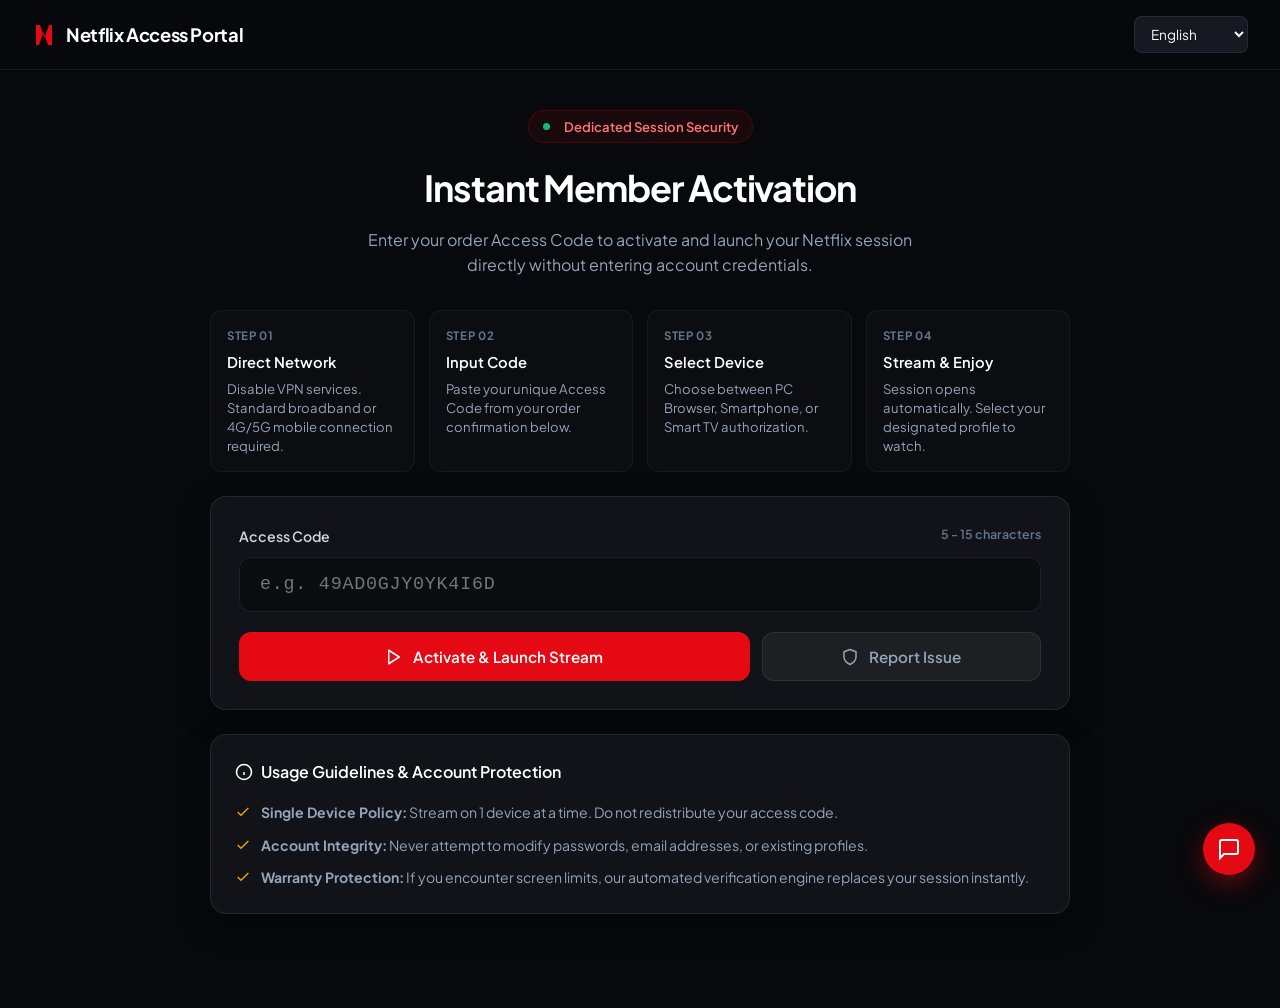
==== commit 9f866693: "style: redesign customer portal to international human-crafted standard (obsidian zinc, lucide svg i" ====
--- a/app/templates/portal/index.html
+++ b/app/templates/portal/index.html
@@ -1,1307 +1,946 @@
-
 <!DOCTYPE html>
 <html lang="en">
 <head>
     <meta charset="UTF-8">
     <meta name="viewport" content="width=device-width, initial-scale=1.0">
-    <title>Netflix Access • Fast Auto-Login Portal</title>
-    <link href="https://fonts.googleapis.com/css2?family=Inter:wght@300;400;600;700;900&display=swap" rel="stylesheet">
-    
-<style>
-    :root {
-        --bg-color: #08090f;
-        --card-bg: rgba(22, 26, 42, 0.85);
-        --card-border: rgba(255, 255, 255, 0.1);
-        --primary: #E50914;
-        --primary-hover: #f40612;
-        --success: #2ecc71;
-        --success-hover: #27ae60;
-        --accent-blue: #00a8ff;
-        --accent-gold: #f1c40f;
-        --accent-purple: #a55eea;
-        --danger: #e74c3c;
-        --text-main: #ffffff;
-        --text-sub: #a0a5b8;
-    }
-    
-    * { box-sizing: border-box; }
-    
-    body {
-        font-family: 'Inter', system-ui, -apple-system, sans-serif;
-        background: radial-gradient(circle at 50% 0%, #1a1f36 0%, #08090f 70%);
-        color: var(--text-main);
-        margin: 0; padding: 0; min-height: 100vh;
-        display: flex; flex-direction: column; align-items: center;
-        line-height: 1.5;
-    }
-    
-    /* Scrollbar */
-    ::-webkit-scrollbar { width: 8px; height: 8px; }
-    ::-webkit-scrollbar-track { background: #08090f; }
-    ::-webkit-scrollbar-thumb { background: #2a2f45; border-radius: 4px; }
-    ::-webkit-scrollbar-thumb:hover { background: #3d4463; }
-    
-    .container {
-        position: relative; width: 95%; max-width: 980px;
-        margin-top: 40px; margin-bottom: 60px; z-index: 1;
-    }
-    
-    .header { text-align: center; margin-bottom: 30px; }
-    .header h1 {
-        font-size: 2.6rem; font-weight: 900; margin: 0 0 8px 0;
-        background: linear-gradient(135deg, #ffffff 0%, #d1d5db 100%);
-        -webkit-background-clip: text; -webkit-text-fill-color: transparent;
-        letter-spacing: -0.5px;
-    }
-    .header p { color: var(--text-sub); font-size: 1.05rem; margin: 0; }
-    
-    .glass-panel {
-        background: var(--card-bg);
-        backdrop-filter: blur(20px);
-        -webkit-backdrop-filter: blur(20px);
-        border: 1px solid var(--card-border);
-        border-radius: 20px; padding: 28px; margin-bottom: 25px;
-        box-shadow: 0 15px 35px rgba(0, 0, 0, 0.4), inset 0 1px 0 rgba(255, 255, 255, 0.05);
-    }
-    
-    /* Steps Box */
-    .steps-container {
-        display: grid; grid-template-columns: repeat(auto-fit, minmax(190px, 1fr));
-        gap: 12px; margin-bottom: 25px;
-    }
-    .step-card {
-        background: rgba(255, 255, 255, 0.03);
-        border: 1px solid rgba(255, 255, 255, 0.08);
-        border-radius: 14px; padding: 16px; text-align: left;
-    }
-    .step-num {
-        display: inline-block; font-size: 0.75rem; font-weight: 800;
-        padding: 3px 8px; border-radius: 6px; background: rgba(229, 9, 20, 0.25);
-        color: #ff5252; margin-bottom: 8px; text-transform: uppercase;
-    }
-    .step-title { font-weight: 700; font-size: 0.95rem; margin-bottom: 4px; color: #fff; }
-    .step-desc { font-size: 0.82rem; color: var(--text-sub); line-height: 1.4; }
-    
-    /* Inputs & Forms */
-    .search-box {
-        width: 100%; padding: 14px 18px; border-radius: 12px;
-        border: 1px solid rgba(255, 255, 255, 0.15); background: rgba(0, 0, 0, 0.4);
-        color: #fff; font-family: inherit; font-size: 1.1rem;
-        transition: all 0.2s ease; box-sizing: border-box;
-    }
-    .search-box:focus {
-        outline: none; border-color: var(--primary);
-        background: rgba(0, 0, 0, 0.6);
-        box-shadow: 0 0 15px rgba(229, 9, 20, 0.3);
-    }
-    
-    /* Buttons */
-    button, .btn {
-        font-family: inherit; font-weight: 700; border: none; border-radius: 12px;
-        padding: 14px 24px; cursor: pointer; transition: all 0.2s ease;
-        display: inline-flex; align-items: center; justify-content: center; gap: 8px;
-        text-decoration: none; font-size: 1rem;
-    }
-    button:active, .btn:active { transform: scale(0.98); }
-    
-    .btn-primary { background: var(--primary); color: #fff; }
-    .btn-primary:hover { background: var(--primary-hover); box-shadow: 0 6px 20px rgba(229, 9, 20, 0.4); }
-    
-    .btn-success { background: var(--success); color: #fff; }
-    .btn-success:hover { background: var(--success-hover); box-shadow: 0 6px 20px rgba(46, 204, 113, 0.4); }
-    
-    .btn-danger { background: var(--danger); color: #fff; }
-    .btn-danger:hover { background: #c0392b; box-shadow: 0 6px 20px rgba(231, 76, 60, 0.4); }
-    
-    .btn-blue { background: var(--accent-blue); color: #fff; }
-    .btn-blue:hover { background: #0097e6; box-shadow: 0 6px 20px rgba(0, 168, 255, 0.4); }
-    
-    /* 4 Device Cards Grid */
-    .device-grid {
-        display: grid;
-        grid-template-columns: repeat(auto-fit, minmax(210px, 1fr));
-        gap: 16px;
-        margin-top: 15px;
-        width: 100%;
-    }
-    
-    .device-card {
-        background: rgba(255, 255, 255, 0.04);
-        border: 1px solid rgba(255, 255, 255, 0.12);
-        border-radius: 18px;
-        padding: 22px 16px;
-        display: flex;
-        flex-direction: column;
-        align-items: center;
-        text-align: center;
-        text-decoration: none !important;
-        color: #fff !important;
-        transition: all 0.25s cubic-bezier(0.4, 0, 0.2, 1);
-        position: relative;
-        overflow: hidden;
-        cursor: pointer;
-        backdrop-filter: blur(10px);
-    }
-    
-    .device-card:hover {
-        transform: translateY(-5px);
-        background: rgba(255, 255, 255, 0.08);
-    }
-    
-    .card-pc:hover { border-color: #00a8ff; box-shadow: 0 12px 30px rgba(0, 168, 255, 0.25); }
-    .card-mobile:hover { border-color: #2ecc71; box-shadow: 0 12px 30px rgba(46, 204, 113, 0.25); }
-    .card-tv:hover { border-color: #a55eea; box-shadow: 0 12px 30px rgba(165, 94, 234, 0.25); }
-    .card-general:hover { border-color: #f1c40f; box-shadow: 0 12px 30px rgba(241, 196, 15, 0.25); }
-    
-    .device-icon-box {
-        width: 56px;
-        height: 56px;
-        border-radius: 16px;
-        display: flex;
-        align-items: center;
-        justify-content: center;
-        font-size: 28px;
-        margin-bottom: 12px;
-        background: rgba(255, 255, 255, 0.06);
-        border: 1px solid rgba(255, 255, 255, 0.08);
-    }
-    
-    .device-name {
-        font-size: 1.05rem;
-        font-weight: 800;
-        margin-bottom: 6px;
-        color: #fff;
-    }
-    
-    .device-hint {
-        font-size: 0.82rem;
-        color: var(--text-sub);
-        line-height: 1.4;
-        margin-bottom: 16px;
-        flex-grow: 1;
-    }
-    
-    .device-btn-action {
-        width: 100%;
-        padding: 11px 14px;
-        border-radius: 10px;
-        font-size: 0.9rem;
-        font-weight: 800;
-        border: none;
-        color: #fff;
-        display: flex;
-        align-items: center;
-        justify-content: center;
-        gap: 6px;
-        transition: opacity 0.2s;
-    }
-    .device-btn-action:hover { opacity: 0.92; }
-    
-    /* Flash messages */
-    .flash-message {
-        background: rgba(46, 213, 115, 0.15); border: 1px solid rgba(46, 213, 115, 0.4);
-        color: #2ed573; padding: 14px; border-radius: 12px; margin-bottom: 20px; text-align: center;
-        font-weight: 600; font-size: 0.95rem;
-    }
-    .flash-error { background: rgba(255, 71, 87, 0.15); border-color: rgba(255, 71, 87, 0.4); color: #ff4757; }
-    .flash-warning { background: rgba(255, 159, 67, 0.15); border-color: rgba(255, 159, 67, 0.4); color: #ff9f43; }
-    
-    /* Table Styling */
-    table { width: 100%; border-collapse: collapse; margin-top: 10px; font-size: 0.95rem; }
-    th, td { padding: 14px 16px; text-align: left; border-bottom: 1px solid var(--card-border); }
-    th { color: var(--text-sub); font-size: 0.8rem; text-transform: uppercase; letter-spacing: 1px; font-weight: 700; }
-    tr:hover td { background: rgba(255, 255, 255, 0.03); }
-    
-    /* Modals & Popups */
-    .modal {
-        display: none; position: fixed; z-index: 2000; left: 0; top: 0; width: 100%; height: 100%;
-        background-color: rgba(0,0,0,0.85); backdrop-filter: blur(8px);
-        justify-content: center; align-items: center; padding: 20px;
-    }
-    .modal-content {
-        background: #161a2b; padding: 28px; border-radius: 20px; width: 100%; max-width: 440px;
-        box-shadow: 0 20px 50px rgba(0,0,0,0.7); border: 1px solid rgba(255, 255, 255, 0.15);
-        position: relative; animation: modalFade 0.3s ease;
-    }
-    @keyframes modalFade { from { opacity: 0; transform: scale(0.95); } to { opacity: 1; transform: scale(1); } }
-    .close-btn { position: absolute; right: 20px; top: 18px; color: #888; font-size: 24px; cursor: pointer; }
-    .close-btn:hover { color: #fff; }
-</style>
-<script>
-    function showToast(message, type = 'success') {
-        let container = document.getElementById('toast-container');
-        if (!container) {
-            container = document.createElement('div');
-            container.id = 'toast-container';
-            container.style.cssText = 'position:fixed;bottom:25px;right:25px;z-index:999999;display:flex;flex-direction:column;gap:10px;pointer-events:none;';
-            document.body.appendChild(container);
-        }
-        const toast = document.createElement('div');
-        const bg = type === 'success' ? 'rgba(32, 191, 107, 0.95)' : (type === 'error' ? 'rgba(231, 76, 60, 0.95)' : 'rgba(52, 152, 219, 0.95)');
-        const icon = type === 'success' ? '✔' : (type === 'error' ? '✖' : 'ℹ');
-        toast.style.cssText = `background:${bg};backdrop-filter:blur(10px);color:#fff;padding:14px 22px;border-radius:12px;font-size:0.95rem;font-weight:600;box-shadow:0 10px 25px rgba(0,0,0,0.5);display:flex;align-items:center;gap:10px;transform:translateY(20px);opacity:0;transition:all 0.3s cubic-bezier(0.175, 0.885, 0.32, 1.275);pointer-events:auto;`;
-        toast.innerHTML = `<span style="font-size:1.2rem;">${icon}</span> <span>${message}</span>`;
-        container.appendChild(toast);
-        setTimeout(() => { toast.style.transform = 'translateY(0)'; toast.style.opacity = '1'; }, 10);
-        setTimeout(() => {
-            toast.style.transform = 'translateY(20px)';
-            toast.style.opacity = '0';
-            setTimeout(() => toast.remove(), 300);
-        }, 3200);
-    }
-
-    function copyCookie(text, btn) {
-        let originalText = btn.innerHTML;
-        btn.innerHTML = '✔ Copied Cookie';
-        btn.style.background = '#20bf6b';
-        setTimeout(() => { btn.innerHTML = originalText; btn.style.background = 'rgba(255,255,255,0.08)'; }, 2000);
-        if (navigator.clipboard && window.isSecureContext) {
-            navigator.clipboard.writeText(text).then(() => {
-                showToast('Đã sao chép Cookie JSON vào bộ nhớ tạm! Bạn có thể dán vào Extension.', 'success');
-            }).catch(err => {
-                fallbackCopy(text);
-                showToast('Đã sao chép Cookie!', 'success');
-            });
-        } else {
-            fallbackCopy(text);
-            showToast('Đã sao chép Cookie!', 'success');
-        }
-    }
-    function fallbackCopy(text) {
-        let textArea = document.createElement("textarea");
-        textArea.value = text;
-        textArea.style.position = "fixed";
-        textArea.style.left = "-999999px";
-        document.body.appendChild(textArea);
-        textArea.focus();
-        textArea.select();
-        try { document.execCommand('copy'); } catch (err) { }
-        textArea.remove();
-    }
-    function showLoading(btn) {
-        let originalText = btn.innerHTML;
-        btn.innerHTML = '⏳ Connecting...';
-        btn.style.pointerEvents = 'none';
-        btn.style.opacity = '0.7';
-        setTimeout(() => {
-            btn.innerHTML = originalText;
-            btn.style.pointerEvents = 'auto';
-            btn.style.opacity = '1';
-        }, 4000);
-    }
-</script>
+    <title>Netflix Access • Member Activation Portal</title>
+    <link rel="preconnect" href="https://fonts.googleapis.com">
+    <link rel="preconnect" href="https://fonts.gstatic.com" crossorigin>
+    <link href="https://fonts.googleapis.com/css2?family=Plus+Jakarta+Sans:wght@400;500;600;700&display=swap" rel="stylesheet">
+    <style>
+        :root {
+            --bg-base: #08090C;
+            --surface-card: #111318;
+            --surface-subtle: #171922;
+            --surface-input: #0B0C10;
+            --border-subtle: rgba(255, 255, 255, 0.08);
+            --border-hover: rgba(255, 255, 255, 0.16);
+            --primary-red: #E50914;
+            --primary-red-hover: #F40612;
+            --text-main: #F8FAFC;
+            --text-muted: #94A3B8;
+            --text-dim: #64748B;
+            --accent-green: #10B981;
+            --accent-amber: #F59E0B;
+            --accent-blue: #38BDF8;
+        }
+
+        * { box-sizing: border-box; margin: 0; padding: 0; }
+
+        body {
+            font-family: 'Plus Jakarta Sans', system-ui, -apple-system, BlinkMacSystemFont, 'Segoe UI', Roboto, sans-serif;
+            background-color: var(--bg-base);
+            color: var(--text-main);
+            min-height: 100vh;
+            display: flex;
+            flex-direction: column;
+            align-items: center;
+            line-height: 1.6;
+            -webkit-font-smoothing: antialiased;
+        }
+
+        /* Top Navigation */
+        .top-navbar {
+            width: 100%;
+            border-bottom: 1px solid var(--border-subtle);
+            padding: 16px 32px;
+            display: flex;
+            justify-content: space-between;
+            align-items: center;
+            background: rgba(8, 9, 12, 0.85);
+            backdrop-filter: blur(16px);
+            position: sticky;
+            top: 0;
+            z-index: 100;
+        }
+
+        .brand-logo {
+            display: flex;
+            align-items: center;
+            gap: 10px;
+            font-weight: 700;
+            font-size: 1.15rem;
+            letter-spacing: -0.02em;
+            color: #fff;
+            text-decoration: none;
+        }
+
+        .brand-logo svg { color: var(--primary-red); }
+
+        .nav-actions {
+            display: flex;
+            align-items: center;
+            gap: 12px;
+        }
+
+        .lang-select {
+            background: var(--surface-subtle);
+            border: 1px solid var(--border-subtle);
+            color: var(--text-main);
+            padding: 8px 12px;
+            border-radius: 8px;
+            font-size: 0.85rem;
+            font-family: inherit;
+            cursor: pointer;
+            outline: none;
+        }
+
+        .lang-select:focus { border-color: var(--primary-red); }
+
+        .container {
+            width: 92%;
+            max-width: 860px;
+            margin-top: 40px;
+            margin-bottom: 70px;
+        }
+
+        /* Hero Header */
+        .hero-section {
+            text-align: center;
+            margin-bottom: 32px;
+        }
+
+        .hero-badge {
+            display: inline-flex;
+            align-items: center;
+            gap: 8px;
+            padding: 5px 14px;
+            border-radius: 9999px;
+            background: rgba(229, 9, 20, 0.08);
+            border: 1px solid rgba(229, 9, 20, 0.22);
+            color: #FF7675;
+            font-size: 0.82rem;
+            font-weight: 600;
+            margin-bottom: 16px;
+        }
+
+        .hero-title {
+            font-size: 2.25rem;
+            font-weight: 700;
+            letter-spacing: -0.03em;
+            color: #fff;
+            margin-bottom: 10px;
+        }
+
+        .hero-subtitle {
+            color: var(--text-muted);
+            font-size: 1rem;
+            max-width: 580px;
+            margin: 0 auto;
+        }
+
+        /* Clean Card Surfaces */
+        .card {
+            background: var(--surface-card);
+            border: 1px solid var(--border-subtle);
+            border-radius: 16px;
+            padding: 28px;
+            margin-bottom: 24px;
+            box-shadow: 0 10px 30px rgba(0, 0, 0, 0.35);
+        }
+
+        /* 4 Steps Guide */
+        .guide-grid {
+            display: grid;
+            grid-template-columns: repeat(auto-fit, minmax(180px, 1fr));
+            gap: 14px;
+            margin-bottom: 24px;
+        }
+
+        .guide-item {
+            background: rgba(255, 255, 255, 0.02);
+            border: 1px solid rgba(255, 255, 255, 0.05);
+            border-radius: 12px;
+            padding: 16px;
+        }
+
+        .guide-step {
+            font-size: 0.72rem;
+            font-weight: 700;
+            color: var(--text-dim);
+            text-transform: uppercase;
+            letter-spacing: 0.06em;
+            margin-bottom: 6px;
+        }
+
+        .guide-title {
+            font-size: 0.92rem;
+            font-weight: 600;
+            color: #fff;
+            margin-bottom: 4px;
+        }
+
+        .guide-desc {
+            font-size: 0.82rem;
+            color: var(--text-muted);
+            line-height: 1.45;
+        }
+
+        /* Input Controls */
+        .input-group {
+            display: flex;
+            flex-direction: column;
+            gap: 10px;
+            margin-bottom: 20px;
+        }
+
+        .input-label {
+            font-size: 0.88rem;
+            font-weight: 600;
+            color: #cbd5e1;
+            display: flex;
+            justify-content: space-between;
+        }
+
+        .code-input {
+            width: 100%;
+            padding: 16px 20px;
+            font-family: ui-monospace, SFMono-Regular, Menlo, Monaco, Consolas, monospace;
+            font-size: 1.15rem;
+            letter-spacing: 0.04em;
+            color: #fff;
+            background: var(--surface-input);
+            border: 1px solid var(--border-subtle);
+            border-radius: 12px;
+            transition: all 0.2s ease;
+        }
+
+        .code-input:focus {
+            outline: none;
+            border-color: var(--primary-red);
+            box-shadow: 0 0 0 3px rgba(229, 9, 20, 0.15);
+        }
+
+        /* Buttons */
+        .btn {
+            font-family: inherit;
+            font-weight: 600;
+            font-size: 0.95rem;
+            padding: 14px 22px;
+            border-radius: 12px;
+            border: none;
+            cursor: pointer;
+            display: inline-flex;
+            align-items: center;
+            justify-content: center;
+            gap: 10px;
+            transition: all 0.18s ease;
+            text-decoration: none;
+        }
+
+        .btn:active { transform: scale(0.99); }
+
+        .btn-primary {
+            background: var(--primary-red);
+            color: #fff;
+        }
+
+        .btn-primary:hover {
+            background: var(--primary-red-hover);
+            box-shadow: 0 4px 18px rgba(229, 9, 20, 0.35);
+        }
+
+        .btn-secondary {
+            background: rgba(255, 255, 255, 0.05);
+            color: var(--text-muted);
+            border: 1px solid var(--border-subtle);
+        }
+
+        .btn-secondary:hover {
+            background: rgba(255, 255, 255, 0.09);
+            color: #fff;
+            border-color: var(--border-hover);
+        }
+
+        /* Device Launch Hub */
+        .device-hub {
+            display: flex;
+            flex-direction: column;
+            gap: 12px;
+            margin-top: 24px;
+            padding-top: 24px;
+            border-top: 1px solid var(--border-subtle);
+        }
+
+        .device-card {
+            display: flex;
+            justify-content: space-between;
+            align-items: center;
+            padding: 16px 20px;
+            background: rgba(255, 255, 255, 0.02);
+            border: 1px solid var(--border-subtle);
+            border-radius: 12px;
+            transition: all 0.2s ease;
+        }
+
+        .device-card:hover {
+            background: var(--surface-subtle);
+            border-color: var(--border-hover);
+        }
+
+        .device-info {
+            display: flex;
+            align-items: center;
+            gap: 16px;
+        }
+
+        .device-icon-box {
+            width: 44px;
+            height: 44px;
+            border-radius: 10px;
+            background: rgba(255, 255, 255, 0.04);
+            display: flex;
+            align-items: center;
+            justify-content: center;
+            color: #fff;
+            flex-shrink: 0;
+        }
+
+        .device-meta h4 {
+            font-size: 0.95rem;
+            font-weight: 600;
+            color: #fff;
+            margin-bottom: 2px;
+        }
+
+        .device-meta p {
+            font-size: 0.82rem;
+            color: var(--text-muted);
+        }
+
+        .status-dot {
+            display: inline-block;
+            width: 7px;
+            height: 7px;
+            border-radius: 50%;
+            background: var(--accent-green);
+            margin-right: 6px;
+        }
+
+        .badge {
+            display: inline-flex;
+            align-items: center;
+            padding: 4px 10px;
+            border-radius: 6px;
+            font-size: 0.78rem;
+            font-weight: 600;
+            background: rgba(255, 255, 255, 0.06);
+            color: var(--text-muted);
+            border: 1px solid var(--border-subtle);
+        }
+
+        /* Rules Accordion / Card */
+        .rules-list {
+            list-style: none;
+            display: flex;
+            flex-direction: column;
+            gap: 10px;
+            font-size: 0.88rem;
+            color: var(--text-muted);
+        }
+
+        .rules-list li {
+            display: flex;
+            align-items: flex-start;
+            gap: 10px;
+        }
+
+        .rules-list svg {
+            color: var(--accent-amber);
+            flex-shrink: 0;
+            margin-top: 3px;
+        }
+
+        /* Modal Backdrop & Window */
+        .modal-overlay {
+            position: fixed;
+            top: 0; left: 0; right: 0; bottom: 0;
+            background: rgba(0, 0, 0, 0.8);
+            backdrop-filter: blur(8px);
+            display: none;
+            align-items: center;
+            justify-content: center;
+            z-index: 1000;
+            padding: 20px;
+        }
+
+        .modal-content {
+            background: var(--surface-card);
+            border: 1px solid var(--border-subtle);
+            border-radius: 16px;
+            width: 100%;
+            max-width: 520px;
+            padding: 28px;
+            position: relative;
+            box-shadow: 0 20px 50px rgba(0,0,0,0.6);
+            animation: modalSlideIn 0.22s ease-out forwards;
+        }
+
+        @keyframes modalSlideIn {
+            from { opacity: 0; transform: translateY(16px) scale(0.98); }
+            to { opacity: 1; transform: translateY(0) scale(1); }
+        }
+
+        .modal-close {
+            position: absolute;
+            top: 20px; right: 20px;
+            background: transparent;
+            border: none;
+            color: var(--text-dim);
+            cursor: pointer;
+            padding: 4px;
+        }
+
+        .modal-close:hover { color: #fff; }
+
+        /* Floating AI Chat Widget */
+        .chat-widget-btn {
+            position: fixed;
+            bottom: 25px;
+            right: 25px;
+            width: 52px;
+            height: 52px;
+            border-radius: 26px;
+            background: var(--primary-red);
+            color: #fff;
+            border: none;
+            cursor: pointer;
+            box-shadow: 0 8px 24px rgba(229, 9, 20, 0.4);
+            display: flex;
+            align-items: center;
+            justify-content: center;
+            z-index: 99;
+            transition: all 0.2s ease;
+        }
+
+        .chat-widget-btn:hover {
+            transform: scale(1.06);
+            background: var(--primary-red-hover);
+        }
+
+        .chat-window {
+            position: fixed;
+            bottom: 90px;
+            right: 25px;
+            width: 360px;
+            height: 480px;
+            background: var(--surface-card);
+            border: 1px solid var(--border-subtle);
+            border-radius: 16px;
+            box-shadow: 0 20px 50px rgba(0, 0, 0, 0.6);
+            display: none;
+            flex-direction: column;
+            z-index: 100;
+            overflow: hidden;
+        }
+
+        .chat-header {
+            padding: 16px 20px;
+            border-bottom: 1px solid var(--border-subtle);
+            display: flex;
+            justify-content: space-between;
+            align-items: center;
+            background: rgba(255, 255, 255, 0.02);
+        }
+
+        .chat-body {
+            flex: 1;
+            padding: 16px;
+            overflow-y: auto;
+            display: flex;
+            flex-direction: column;
+            gap: 12px;
+            font-size: 0.88rem;
+        }
+
+        .chat-msg {
+            padding: 10px 14px;
+            border-radius: 12px;
+            max-width: 82%;
+            line-height: 1.45;
+        }
+
+        .chat-msg-bot {
+            background: var(--surface-subtle);
+            color: var(--text-main);
+            align-self: flex-start;
+        }
+
+        .chat-msg-user {
+            background: var(--primary-red);
+            color: #fff;
+            align-self: flex-end;
+        }
+
+        .chat-footer {
+            padding: 12px;
+            border-top: 1px solid var(--border-subtle);
+            display: flex;
+            gap: 8px;
+        }
+
+        .chat-input {
+            flex: 1;
+            padding: 10px 14px;
+            background: var(--surface-input);
+            border: 1px solid var(--border-subtle);
+            border-radius: 8px;
+            color: #fff;
+            font-size: 0.88rem;
+            outline: none;
+        }
+
+        .chat-input:focus { border-color: var(--primary-red); }
+    </style>
+</head>
+<body>
+
+    <!-- Header Navigation -->
+    <header class="top-navbar">
+        <a href="/" class="brand-logo">
+            <svg width="24" height="24" viewBox="0 0 24 24" fill="currentColor">
+                <path d="M4 2h4l4.5 13L17 2h3v20h-4l-4.5-13L7 22H4V2z"/>
+            </svg>
+            <span>Netflix Access Portal</span>
+        </a>
+        <div class="nav-actions">
+            <select id="languageSelect" class="lang-select" onchange="changeLanguage(this.value)">
+                <option value="en">English</option>
+                <option value="vi">Tiếng Việt</option>
+                <option value="es">Español</option>
+                <option value="pt">Português</option>
+                <option value="pl">Polski</option>
+                <option value="tr">Türkçe</option>
+            </select>
+        </div>
+    </header>
+
+    <main class="container">
+        <!-- Hero Section -->
+        <section class="hero-section">
+            <div class="hero-badge">
+                <span class="status-dot"></span> <span id="badgeActiveSession">Dedicated Session Security</span>
+            </div>
+            <h1 class="hero-title" id="heroTitle">Instant Member Activation</h1>
+            <p class="hero-subtitle" id="heroSubtitle">Enter your order Access Code to activate and launch your Netflix session directly without entering account credentials.</p>
+        </section>
+
+        <!-- Quick Start Guide -->
+        <div class="guide-grid">
+            <div class="guide-item">
+                <div class="guide-step">Step 01</div>
+                <div class="guide-title" id="step1Title">Direct Network</div>
+                <div class="guide-desc" id="step1Desc">Disable VPN services. Standard broadband or 4G/5G mobile connection required.</div>
+            </div>
+            <div class="guide-item">
+                <div class="guide-step">Step 02</div>
+                <div class="guide-title" id="step2Title">Input Code</div>
+                <div class="guide-desc" id="step2Desc">Paste your unique Access Code from your order confirmation below.</div>
+            </div>
+            <div class="guide-item">
+                <div class="guide-step">Step 03</div>
+                <div class="guide-title" id="step3Title">Select Device</div>
+                <div class="guide-desc" id="step3Desc">Choose between PC Browser, Smartphone, or Smart TV authorization.</div>
+            </div>
+            <div class="guide-item">
+                <div class="guide-step">Step 04</div>
+                <div class="guide-title" id="step4Title">Stream & Enjoy</div>
+                <div class="guide-desc" id="step4Desc">Session opens automatically. Select your designated profile to watch.</div>
+            </div>
+        </div>
+
+        <!-- Main Activation Form -->
+        <div class="card">
+            <div class="input-group">
+                <div class="input-label">
+                    <span id="labelAccessCode">Access Code</span>
+                    <span id="codeLengthHint" style="color: var(--text-dim); font-size: 0.78rem;">5 - 15 characters</span>
+                </div>
+                <input id="accessCodeInput" type="text" class="code-input" placeholder="e.g. 49AD0GJY0YK4I6D" spellcheck="false" autocomplete="off">
+            </div>
+
+            <div style="display: flex; gap: 12px; flex-wrap: wrap;">
+                <button id="activateBtn" type="button" class="btn btn-primary" style="flex: 2; min-width: 220px;" onclick="handleActivation()">
+                    <svg width="18" height="18" viewBox="0 0 24 24" fill="none" stroke="currentColor" stroke-width="2" stroke-linecap="round" stroke-linejoin="round">
+                        <polygon points="5 3 19 12 5 21 5 3"></polygon>
+                    </svg>
+                    <span id="btnActivateText">Activate & Launch Stream</span>
+                </button>
+                <button id="reportBtn" type="button" class="btn btn-secondary" style="flex: 1; min-width: 170px;" onclick="openWarrantyModal()">
+                    <svg width="18" height="18" viewBox="0 0 24 24" fill="none" stroke="currentColor" stroke-width="2" stroke-linecap="round" stroke-linejoin="round">
+                        <path d="M12 22s8-4 8-10V5l-8-3-8 3v7c0 6 8 10 8 10z"></path>
+                    </svg>
+                    <span id="btnReportText">Report Issue</span>
+                </button>
+            </div>
+
+            <!-- Device Launch Hub (Revealed upon token generation) -->
+            <div id="deviceHub" class="device-hub" style="display: none;">
+                <div style="display: flex; justify-content: space-between; align-items: center; margin-bottom: 6px;">
+                    <div style="display: flex; gap: 8px;">
+                        <span class="badge" id="planBadge">Plan: Premium</span>
+                        <span class="badge" id="expireBadge">Valid until: 2026-12-31</span>
+                    </div>
+                    <button id="quickCookieBtn" type="button" class="btn btn-secondary" style="padding: 6px 12px; font-size: 0.8rem;" onclick="handleCopyCookie()">
+                        <svg width="14" height="14" viewBox="0 0 24 24" fill="none" stroke="currentColor" stroke-width="2"><rect x="9" y="9" width="13" height="13" rx="2"/><path d="M5 15H4a2 2 0 0 1-2-2V4a2 2 0 0 1 2-2h9a2 2 0 0 1 2 2v1"/></svg>
+                        <span>Copy JSON Cookie</span>
+                    </button>
+                </div>
+
+                <div class="device-card">
+                    <div class="device-info">
+                        <div class="device-icon-box">
+                            <svg width="22" height="22" viewBox="0 0 24 24" fill="none" stroke="currentColor" stroke-width="2"><rect x="2" y="3" width="20" height="14" rx="2"/><line x1="8" y1="21" x2="16" y2="21"/><line x1="12" y1="17" x2="12" y2="21"/></svg>
+                        </div>
+                        <div class="device-meta">
+                            <h4>Personal Computer / Laptop</h4>
+                            <p>Direct launch for Chrome, Edge, Brave, or Firefox</p>
+                        </div>
+                    </div>
+                    <a id="pcLaunchLink" href="#" target="_blank" class="btn btn-secondary" style="padding: 10px 18px; font-size: 0.88rem;">Open on PC →</a>
+                </div>
+
+                <div class="device-card">
+                    <div class="device-info">
+                        <div class="device-icon-box">
+                            <svg width="22" height="22" viewBox="0 0 24 24" fill="none" stroke="currentColor" stroke-width="2"><rect x="5" y="2" width="14" height="20" rx="2"/><line x1="12" y1="18" x2="12.01" y2="18"/></svg>
+                        </div>
+                        <div class="device-meta">
+                            <h4>Mobile & Tablet</h4>
+                            <p>Optimized for Chrome & Brave browsers on iOS and Android</p>
+                        </div>
+                    </div>
+                    <a id="mobileLaunchLink" href="#" target="_blank" class="btn btn-secondary" style="padding: 10px 18px; font-size: 0.88rem;">Open on Mobile →</a>
+                </div>
+
+                <div class="device-card">
+                    <div class="device-info">
+                        <div class="device-icon-box">
+                            <svg width="22" height="22" viewBox="0 0 24 24" fill="none" stroke="currentColor" stroke-width="2"><rect x="2" y="7" width="20" height="15" rx="2"/><polyline points="17 2 12 7 7 2"/></svg>
+                        </div>
+                        <div class="device-meta">
+                            <h4>Smart TV Authorization</h4>
+                            <p>Authorize using the 8-digit activation code displayed on your TV</p>
+                        </div>
+                    </div>
+                    <a id="tvLaunchLink" href="#" target="_blank" class="btn btn-secondary" style="padding: 10px 18px; font-size: 0.88rem;">Pair TV Screen →</a>
+                </div>
+            </div>
+        </div>
+
+        <!-- Service & Usage Guidelines -->
+        <div class="card" style="padding: 24px;">
+            <h3 style="font-size: 1rem; font-weight: 600; color: #fff; margin-bottom: 16px; display: flex; align-items: center; gap: 8px;">
+                <svg width="18" height="18" viewBox="0 0 24 24" fill="none" stroke="currentColor" stroke-width="2"><circle cx="12" cy="12" r="10"/><line x1="12" y1="16" x2="12" y2="12"/><line x1="12" y1="8" x2="12.01" y2="8"/></svg>
+                Usage Guidelines & Account Protection
+            </h3>
+            <ul class="rules-list">
+                <li>
+                    <svg width="16" height="16" viewBox="0 0 24 24" fill="none" stroke="currentColor" stroke-width="2"><polyline points="20 6 9 17 4 12"/></svg>
+                    <span><strong>Single Device Policy:</strong> Stream on 1 device at a time. Do not redistribute your access code.</span>
+                </li>
+                <li>
+                    <svg width="16" height="16" viewBox="0 0 24 24" fill="none" stroke="currentColor" stroke-width="2"><polyline points="20 6 9 17 4 12"/></svg>
+                    <span><strong>Account Integrity:</strong> Never attempt to modify passwords, email addresses, or existing profiles.</span>
+                </li>
+                <li>
+                    <svg width="16" height="16" viewBox="0 0 24 24" fill="none" stroke="currentColor" stroke-width="2"><polyline points="20 6 9 17 4 12"/></svg>
+                    <span><strong>Warranty Protection:</strong> If you encounter screen limits, our automated verification engine replaces your session instantly.</span>
+                </li>
+            </ul>
+        </div>
+    </main>
+
+    <!-- Warranty Replacement Modal -->
+    <div id="warrantyModal" class="modal-overlay">
+        <div class="modal-content">
+            <button type="button" class="modal-close" onclick="closeWarrantyModal()">
+                <svg width="20" height="20" viewBox="0 0 24 24" fill="none" stroke="currentColor" stroke-width="2"><line x1="18" y1="6" x2="6" y2="18"/><line x1="6" y1="6" x2="18" y2="18"/></svg>
+            </button>
+            <h3 style="font-size: 1.25rem; font-weight: 700; color: #fff; margin-bottom: 6px;">Submit Replacement Request</h3>
+            <p style="font-size: 0.85rem; color: var(--text-muted); margin-bottom: 20px;">Provide your order details and screenshot proof. Screen limit issues are replaced automatically 24/7.</p>
+
+            <form id="warrantyForm" onsubmit="submitWarrantyRequest(event)" style="display: flex; flex-direction: column; gap: 14px;">
+                <div>
+                    <label style="font-size: 0.82rem; font-weight: 600; color: #cbd5e1; display: block; margin-bottom: 6px;">U7BUY Order ID / Purchase ID</label>
+                    <input id="u7buyOrderId" type="text" class="code-input" style="padding: 12px 14px; font-size: 0.95rem;" placeholder="e.g. 19283746" required>
+                </div>
+
+                <div>
+                    <label style="font-size: 0.82rem; font-weight: 600; color: #cbd5e1; display: block; margin-bottom: 6px;">Access Code</label>
+                    <input id="modalAccessCode" type="text" class="code-input" style="padding: 12px 14px; font-size: 0.95rem;" placeholder="Your access code" required>
+                </div>
+
+                <div>
+                    <label style="font-size: 0.82rem; font-weight: 600; color: #cbd5e1; display: block; margin-bottom: 6px;">Screenshot Proof of Error</label>
+                    <input id="modalProofImage" type="file" accept="image/*" style="font-size: 0.85rem; color: var(--text-muted); background: var(--surface-input); border: 1px solid var(--border-subtle); border-radius: 8px; padding: 10px; width: 100%; cursor: pointer;" required>
+                </div>
+
+                <button id="modalSubmitBtn" type="submit" class="btn btn-primary" style="margin-top: 10px;">Submit for Verification</button>
+            </form>
+        </div>
+    </div>
+
+    <!-- Floating Support Chatbot -->
+    <button class="chat-widget-btn" onclick="toggleChatWindow()" title="Customer Support">
+        <svg width="24" height="24" viewBox="0 0 24 24" fill="none" stroke="currentColor" stroke-width="2"><path d="M21 15a2 2 0 0 1-2 2H7l-4 4V5a2 2 0 0 1 2-2h14a2 2 0 0 1 2 2z"/></svg>
+    </button>
+
+    <div id="chatWindow" class="chat-window">
+        <div class="chat-header">
+            <div style="display: flex; align-items: center; gap: 8px;">
+                <span class="status-dot"></span>
+                <span style="font-weight: 600; font-size: 0.92rem;">Customer Support AI</span>
+            </div>
+            <button type="button" class="modal-close" style="position: static;" onclick="toggleChatWindow()">
+                <svg width="18" height="18" viewBox="0 0 24 24" fill="none" stroke="currentColor" stroke-width="2"><line x1="18" y1="6" x2="6" y2="18"/><line x1="6" y1="6" x2="18" y2="18"/></svg>
+            </button>
+        </div>
+        <div id="chatBody" class="chat-body">
+            <div class="chat-msg chat-msg-bot">
+                Hello! I am your virtual streaming assistant. How can I assist you with your access code or login today?
+            </div>
+        </div>
+        <div class="chat-footer">
+            <input id="chatInput" type="text" class="chat-input" placeholder="Type a message..." onkeydown="if(event.key==='Enter') sendChatMessage()">
+            <button type="button" class="btn btn-primary" style="padding: 8px 14px; border-radius: 8px;" onclick="sendChatMessage()">Send</button>
+        </div>
+    </div>
 
     <script>
-        const I18N_DICTS = {
-            "en": {
-                "portal_title": "🎬 NETFLIX FAST ACCESS",
-                "portal_subtitle": "Automated Instant Login Portal • No Password Needed",
-                "lang_label": "🌐 Language:",
-                "lang_custom_ph": "Type any language (e.g. Spanish, Polish, Russian)...",
-                "lang_custom_btn": "✨ AI Translate",
-                "steps_header": "⚡ 4 EASY STEPS TO LOGIN",
-                "step1_title": "🚫 Do NOT Use VPN",
-                "step1_desc": "Do not use VPN on our website. If you cannot access or open links, please use <strong>4G/5G mobile data</strong>.",
-                "step2_title": "🔑 Enter Access Code",
-                "step2_desc": "Paste your 5 to 15 character <strong>Access Code</strong> from your order below.",
-                "step3_title": "🚀 Select Device",
-                "step3_desc": "Click <strong>LOGIN NOW</strong> and choose your device: PC, Mobile, Smart TV, or General.",
-                "step4_title": "🎬 Stream & Enjoy",
-                "step4_desc": "Once logged in successfully, select your profile and stream at full speed!",
-                "input_heading": "Enter Access Code",
-                "input_placeholder": "e.g. X9K2M1 or 49AD0GJY0YK4I6D",
-                "btn_login": "🚀 LOGIN NOW (Generate Links)",
-                "btn_report": "⚠️ REQUEST CHANGE (Admin Review)",
-                "rules_header": "⚠️ IMPORTANT RULES & USAGE GUIDELINES",
-                "rule1": "• <strong>Single Device Policy:</strong> Stream on 1 device at a time. Do not share your code or link.",
-                "rule2": "• <strong>Account Protection:</strong> DO NOT change password, email, PIN, or modify profiles.",
-                "rule3": "• <strong>No VPN Policy:</strong> Do NOT use VPN on our website. If you cannot access the link, please switch to <strong>4G/5G mobile data</strong>.",
-                "rule4": "• <strong>Replacement Guarantee:</strong> If you encounter an error (Expired/On Hold), click <strong>REQUEST CHANGE</strong> with your U7BUY Purchase ID, Access Code, and error screenshot. Admin will review in 1-10 hours.",
-                "rule5": "• <strong>Support Schedule (GMT+7):</strong> 9:00 - 11:00 AM | 3:00 - 5:00 PM | 9:00 - 11:00 PM.",
-                "badge_plan": "📦 Plan:",
-                "badge_expire": "📅 Expire Date:",
-                "card_pc_name": "PC / Laptop",
-                "card_pc_hint": "Auto-login to Netflix Profile Selector (\"Who's watching?\") on Computer",
-                "card_pc_btn": "💻 Launch on PC",
-                "card_mobile_name": "Mobile / Tablet",
-                "card_mobile_hint": "Open with Chrome or Brave browser on iPhone or Android",
-                "card_mobile_btn": "📱 Open on Mobile",
-                "card_tv_name": "Smart TV Code",
-                "card_tv_hint": "Enter the 8-digit activation code displayed on your TV screen",
-                "card_tv_btn": "📺 Enter TV Code",
-                "card_general_name": "Account Info / General",
-                "card_general_hint": "Direct access to Account settings, Membership plan & expiration details",
-                "card_general_btn": "⚙️ View Account",
-                "copy_cookie_btn": "📋 Copy JSON Cookie (For Chrome Extension)",
-                "modal_title": "⚠️ Request Account Replacement",
-                "modal_desc": "Please provide your U7BUY Purchase ID, Access Code, and error screenshot. Admin will check it in 1-10 hours. After checking, admin will notify you!",
-                "modal_submit": "Submit Change Request",
-                "replace_modal_title": "🔄 Account Replaced Successfully!",
-                "replace_modal_logout_title": "⚠️ MANDATORY STEP: LOG OUT OLD ACCOUNT",
-                "replace_modal_logout_desc": "You MUST log out of Netflix completely on all browsers and devices before using the new account. Leaving the old account logged in will cause conflict or session lock.",
-                "replace_modal_clear_btn": "🚪 Click to Log Out Old Netflix Session (netflix.com/clearcookies)",
-                "replace_modal_timer_desc": "Session Synchronization Wait Time",
-                "replace_modal_timer_hint": "⏳ Please wait 5 minutes for Netflix to synchronize your new session before logging in.",
-                "replace_modal_login_btn": "🚀 Login to New Account Now",
-                "chat_btn": "💬 24/7 Support Assistant",
-                "chat_header": "🤖 Support Assistant",
-                "chat_welcome": "Hello! How can I help you with your Netflix access today?",
-                "chat_pill1": "📱 Cannot access? Use 4G/5G",
-                "chat_pill2": "📺 Smart TV Guide",
-                "chat_pill3": "⚠️ Request account change"
-            },
-            "vi": {
-                "portal_title": "🎬 NETFLIX FAST ACCESS",
-                "portal_subtitle": "Cổng Đăng Nhập Tự Động • Không Cần Mật Khẩu",
-                "lang_label": "🌐 Ngôn ngữ:",
-                "lang_custom_ph": "Nhập ngôn ngữ bất kỳ (VD: Tiếng Hàn, Tiếng Nga)...",
-                "lang_custom_btn": "✨ AI Dịch",
-                "steps_header": "⚡ 4 BƯỚC ĐĂNG NHẬP DỄ DÀNG",
-                "step1_title": "🚫 Không Sử Dụng VPN",
-                "step1_desc": "Tuyệt đối <strong>không sử dụng VPN</strong> trên web. Nếu không vào được hãy dùng <strong>4G/5G data mobile</strong>.",
-                "step2_title": "🔑 Nhập mã Code",
-                "step2_desc": "Dán mã <strong>Access Code</strong> (5 đến 15 ký tự) đã nhận từ đơn hàng vào ô bên dưới.",
-                "step3_title": "🚀 Chọn Thiết Bị",
-                "step3_desc": "Bấm <strong>LOGIN NOW</strong> và chọn: Máy tính (Chọn Profile), Điện thoại, TV hoặc Xem Acc.",
-                "step4_title": "🎬 Thưởng Thức",
-                "step4_desc": "Đăng nhập thành công, bạn chọn profile và thưởng thức xem phim tốc độ cao!",
-                "input_heading": "Nhập Mã Truy Cập (Access Code)",
-                "input_placeholder": "Ví dụ: X9K2M1 hoặc 49AD0GJY0YK4I6D",
-                "btn_login": "🚀 LOGIN NOW (Tạo Link Đăng Nhập)",
-                "btn_report": "⚠️ YÊU CẦU ĐỔI ACC (Admin Duyệt)",
-                "rules_header": "⚠️ QUY ĐỊNH SỬ DỤNG & BẢO HÀNH",
-                "rule1": "• <strong>Quy định 1 thiết bị:</strong> Xem trên 1 thiết bị tại 1 thời điểm. Không chia sẻ link hoặc code cho người khác.",
-                "rule2": "• <strong>Bảo vệ tài khoản:</strong> TUYỆT ĐỐI KHÔNG đổi mật khẩu, email, mã PIN hoặc chỉnh sửa hồ sơ.",
-                "rule3": "• <strong>Không sử dụng VPN:</strong> Tuyệt đối không bật VPN trên web. Nếu không vô được link, hãy sử dụng <strong>4G/5G data mobile</strong>.",
-                "rule4": "• <strong>Bảo hành đổi trả:</strong> Nếu gặp màn hình lỗi (Hết hạn, Tạm giữ), bấm <strong>YÊU CẦU ĐỔI ACC</strong>, điền U7BUY Purchase ID, Code và ảnh proof lỗi. Admin sẽ kiểm tra và đổi acc trong 1-10 giờ.",
-                "rule5": "• <strong>Khung giờ hỗ trợ (GMT+7):</strong> 9:00 - 11:00 Sáng | 3:00 - 5:00 Chiều | 9:00 - 11:00 Tối.",
-                "badge_plan": "📦 Gói Cước:",
-                "badge_expire": "📅 Ngày Hết Hạn:",
-                "card_pc_name": "Máy Tính / Laptop",
-                "card_pc_hint": "Tự động đăng nhập vào màn hình Chọn Profile (\"Ai đang xem?\") trên Máy tính",
-                "card_pc_btn": "💻 Vào trên Máy Tính",
-                "card_mobile_name": "Điện Thoại / Tablet",
-                "card_mobile_hint": "Mở bằng trình duyệt Chrome hoặc Brave trên Điện thoại",
-                "card_mobile_btn": "📱 Mở trên Điện Thoại",
-                "card_tv_name": "Smart TV",
-                "card_tv_hint": "Nhập mã 8 chữ số hiển thị trên màn hình TV của bạn",
-                "card_tv_btn": "📺 Nhập Mã TV",
-                "card_general_name": "Thông Tin Tài Khoản",
-                "card_general_hint": "Chuyển thẳng vào xem thông tin gói cước, hạn dùng và cài đặt acc",
-                "card_general_btn": "⚙️ Xem Thông Tin Acc",
-                "copy_cookie_btn": "📋 Sao Chép Cookie JSON (Cho Extension Chrome)",
-                "modal_title": "⚠️ Yêu Cầu Đổi Tài Khoản Mới",
-                "modal_desc": "Vui lòng nhập U7BUY Purchase ID, mã Access Code và ảnh chụp màn hình lỗi. Admin sẽ kiểm tra trong 1-10 giờ và thông báo cho bạn sau khi duyệt xong!",
-                "modal_submit": "Gửi Yêu Cầu Đổi Acc",
-                "replace_modal_title": "🔄 Đổi Tài Khoản Thành Công!",
-                "replace_modal_logout_title": "⚠️ BƯỚC BẮT BUỘC: ĐĂNG XUẤT TÀI KHOẢN CŨ",
-                "replace_modal_logout_desc": "Bạn BẮT BUỘC phải đăng xuất Netflix hoàn toàn trên tất cả trình duyệt và ứng dụng trước khi vào tài khoản mới. Nếu để session cũ sẽ gây xung đột hoặc lỗi khóa tài khoản.",
-                "replace_modal_clear_btn": "🚪 Bấm Vào Đây Để Đăng Xuất (netflix.com/clearcookies)",
-                "replace_modal_timer_desc": "Thời Gian Đồng Bộ Phiên Đăng Nhập",
-                "replace_modal_timer_hint": "⏳ Vui lòng đợi 5 phút để hệ thống Netflix đồng bộ phiên mới trước khi đăng nhập.",
-                "replace_modal_login_btn": "🚀 Đăng Nhập Tài Khoản Mới Ngay",
-                "chat_btn": "💬 Trợ Lý Hỗ Trợ 24/7",
-                "chat_header": "🤖 Trợ Lý Hỗ Trợ",
-                "chat_welcome": "Xin chào! Tôi có thể giúp gì cho bạn về tài khoản Netflix hôm nay?",
-                "chat_pill1": "📱 Không vào được? Dùng 4G/5G",
-                "chat_pill2": "📺 Cách đăng nhập Smart TV?",
-                "chat_pill3": "⚠️ Hướng dẫn yêu cầu đổi acc"
-            },
-            "es": {
-                "portal_title": "🎬 ACCESO RÁPIDO A NETFLIX",
-                "portal_subtitle": "Portal de Inicio de Sesión Automático • Sin Contraseña",
-                "lang_label": "🌐 Idioma:",
-                "lang_custom_ph": "Escribe cualquier idioma...",
-                "lang_custom_btn": "✨ Traducir con IA",
-                "steps_header": "⚡ 4 PASOS FÁCILES PARA INICIAR SESIÓN",
-                "step1_title": "🚫 NO Usar VPN",
-                "step1_desc": "No uses VPN en nuestro sitio. Si no puedes acceder o abrir enlaces, usa <strong>datos móviles 4G/5G</strong>.",
-                "step2_title": "🔑 Ingresar Código de Acceso",
-                "step2_desc": "Pega tu <strong>Código de Acceso</strong> de 5 a 15 caracteres a continuación.",
-                "step3_title": "🚀 Seleccionar Dispositivo",
-                "step3_desc": "Haz clic en <strong>LOGIN NOW</strong> y elige tu dispositivo: PC, Móvil, Smart TV o Cuenta.",
-                "step4_title": "🎬 Disfruta del Streaming",
-                "step4_desc": "¡Una vez iniciada la sesión, selecciona tu perfil y disfruta a máxima velocidad!",
-                "input_heading": "Ingresa tu Código de Acceso",
-                "input_placeholder": "ej. X9K2M1 o 49AD0GJY0YK4I6D",
-                "btn_login": "🚀 INICIAR SESIÓN AHORA",
-                "btn_report": "⚠️ REPORTAR ERROR (Reemplazo Instantáneo)",
-                "rules_header": "⚠️ REGLAS IMPORTANTES Y POLÍTICA DE GARANTÍA",
-                "rule1": "• <strong>Un solo dispositivo:</strong> Mira en 1 dispositivo a la vez. No compartas tu código o enlace.",
-                "rule2": "• <strong>Seguridad:</strong> NO cambies contraseña, correo, PIN ni modifiques perfiles.",
-                "rule3": "• <strong>Política Sin VPN:</strong> NO uses VPN en nuestro sitio. Si no puedes acceder al enlace, usa <strong>datos móviles 4G/5G</strong>.",
-                "rule4": "• <strong>Reemplazo automático 24/7:</strong> Si ves un error, haz clic en REPORTAR ERROR para obtener una cuenta nueva.",
-                "rule5": "• <strong>Horario de Soporte (GMT+7):</strong> 9-11 AM | 3-5 PM | 9-11 PM.",
-                "badge_plan": "📦 Plan:",
-                "badge_expire": "📅 Vencimiento:",
-                "card_pc_name": "PC / Portátil",
-                "card_pc_hint": "Inicio de sesión automático con selector de perfil en el ordenador",
-                "card_pc_btn": "💻 Abrir en PC",
-                "card_mobile_name": "Móvil / Tablet",
-                "card_mobile_hint": "Abrir con Chrome o Brave en tu teléfono o tableta",
-                "card_mobile_btn": "📱 Abrir en Móvil",
-                "card_tv_name": "Código Smart TV",
-                "card_tv_hint": "Introduce el código de 8 dígitos de tu pantalla de TV",
-                "card_tv_btn": "📺 Ingresar Código TV",
-                "card_general_name": "Información de Cuenta",
-                "card_general_hint": "Acceso directo a la suscripción, plan y configuración",
-                "card_general_btn": "⚙️ Ver Cuenta",
-                "copy_cookie_btn": "📋 Copiar Cookie JSON para Extensión",
-                "modal_title": "⚠️ Reporte de Error y Reemplazo Automático",
-                "modal_desc": "Sube una captura de pantalla del error. ¡El sistema verificará y cambiará tu cuenta automáticamente!",
-                "modal_submit": "Enviar Reporte y Cambiar Cuenta",
-                "replace_modal_title": "🔄 ¡Cuenta Reemplazada con Éxito!",
-                "replace_modal_logout_title": "⚠️ PASO OBLIGATORIO: CERRAR SESIÓN DE LA CUENTA ANTERIOR",
-                "replace_modal_logout_desc": "Debes cerrar sesión en Netflix completamente en todos los navegadores y dispositivos antes de ingresar a la nueva cuenta para evitar conflictos.",
-                "replace_modal_clear_btn": "🚪 Clic para Cerrar Sesión (netflix.com/clearcookies)",
-                "replace_modal_timer_desc": "Tiempo de Sincronización de Sesión",
-                "replace_modal_timer_hint": "⏳ Espera 5 minutos para que Netflix sincronice tu nueva sesión antes de iniciar.",
-                "replace_modal_login_btn": "🚀 Iniciar Sesión en Nueva Cuenta",
-                "chat_btn": "💬 Asistente de Soporte IA 24/7",
-                "chat_header": "🤖 Asistente IA",
-                "chat_welcome": "¡Hola! ¿Cómo puedo ayudarte hoy con tu acceso a Netflix?",
-                "chat_pill1": "📱 ¿No puedes entrar? Usa 4G/5G",
-                "chat_pill2": "📺 Guía para Smart TV",
-                "chat_pill3": "⚠️ Reportar un error"
-            },
-            "pt": {
-                "portal_title": "🎬 ACESSO RÁPIDO NETFLIX",
-                "portal_subtitle": "Portal de Login Automático • Sem Necessidade de Senha",
-                "lang_label": "🌐 Idioma:",
-                "lang_custom_ph": "Digite qualquer idioma...",
-                "lang_custom_btn": "✨ Traduzir com IA",
-                "steps_header": "⚡ 4 PASSOS FÁCEIS PARA ENTRAR",
-                "step1_title": "🚫 NÃO Use VPN",
-                "step1_desc": "Não use VPN no nosso site. Se não conseguir acessar ou abrir links, use <strong>dados móveis 4G/5G</strong>.",
-                "step2_title": "🔑 Digitar Código de Acesso",
-                "step2_desc": "Cole o seu <strong>Código de Acesso</strong> de 5 a 15 caracteres no campo abaixo.",
-                "step3_title": "🚀 Selecionar Dispositivo",
-                "step3_desc": "Clique em <strong>LOGIN NOW</strong> e escolha: PC, Celular, Smart TV ou Conta.",
-                "step4_title": "🎬 Assistir e Aproveitar",
-                "step4_desc": "Após fazer login, escolha seu perfil e assista em alta velocidade!",
-                "input_heading": "Digite seu Código de Acesso",
-                "input_placeholder": "ex: X9K2M1 ou 49AD0GJY0YK4I6D",
-                "btn_login": "🚀 ENTRAR AGORA (Gerar Links)",
-                "btn_report": "⚠️ REPORTAR ERRO (Troca Automática)",
-                "rules_header": "⚠️ REGRAS IMPORTANTES E GARANTIA",
-                "rule1": "• <strong>Apenas 1 dispositivo:</strong> Assista em 1 tela por vez. Não compartilhe seu código.",
-                "rule2": "• <strong>Segurança:</strong> NÃO altere senha, e-mail, PIN ou perfis.",
-                "rule3": "• <strong>Sem VPN:</strong> NÃO use VPN no nosso site. Se não conseguir abrir o link, use <strong>dados móveis 4G/5G</strong>.",
-                "rule4": "• <strong>Garantia Automática 24/7:</strong> Se houver erro, clique em REPORTAR ERRO para troca imediata.",
-                "rule5": "• <strong>Horário de Suporte (GMT+7):</strong> 9-11h | 15-17h | 21-23h.",
-                "badge_plan": "📦 Plano:",
-                "badge_expire": "📅 Validade:",
-                "card_pc_name": "PC / Computador",
-                "card_pc_hint": "Login direto com seletor de perfil no navegador do PC",
-                "card_pc_btn": "💻 Abrir no PC",
-                "card_mobile_name": "Celular / Tablet",
-                "card_mobile_hint": "Abra com o navegador Chrome ou Brave no celular",
-                "card_mobile_btn": "📱 Abrir no Celular",
-                "card_tv_name": "Smart TV",
-                "card_tv_hint": "Digite o código de 8 dígitos mostrado na sua TV",
-                "card_tv_btn": "📺 Digitar Código TV",
-                "card_general_name": "Informações da Conta",
-                "card_general_hint": "Acesso direto às configurações e plano da conta",
-                "card_general_btn": "⚙️ Ver Conta",
-                "copy_cookie_btn": "📋 Copiar Cookie JSON para Extensão",
-                "modal_title": "⚠️ Relatório de Erro e Troca Automática",
-                "modal_desc": "Envie uma captura de tela do erro. O sistema verificará e atualizará sua conta automaticamente!",
-                "modal_submit": "Enviar e Obter Troca",
-                "replace_modal_title": "🔄 Conta Substituída com Sucesso!",
-                "replace_modal_logout_title": "⚠️ PASSO OBRIGATÓRIO: SAIR DA CONTA ANTIGA",
-                "replace_modal_logout_desc": "Você DEVE sair completamente da Netflix em todos os navegadores e dispositivos antes de entrar na nova conta para evitar conflitos de sessão.",
-                "replace_modal_clear_btn": "🚪 Clique para Sair da Netflix (netflix.com/clearcookies)",
-                "replace_modal_timer_desc": "Tempo de Espera para Sincronização",
-                "replace_modal_timer_hint": "⏳ Aguarde 5 minutos para sincronizar a nova sessão antes de entrar.",
-                "replace_modal_login_btn": "🚀 Entrar na Nova Conta Agora",
-                "chat_btn": "💬 Assistente de Suporte IA 24/7",
-                "chat_header": "🤖 Suporte IA",
-                "chat_welcome": "Olá! Como posso ajudar você hoje com seu acesso à Netflix?",
-                "chat_pill1": "📱 Sem acesso? Use 4G/5G",
-                "chat_pill2": "📺 Como entrar na Smart TV?",
-                "chat_pill3": "⚠️ Como relatar um erro?"
-            },
-            "pl": {
-                "portal_title": "🎬 SZYBKI DOSTĘP DO NETFLIX",
-                "portal_subtitle": "Automatyczny Portal Logowania • Bez Hasła",
-                "lang_label": "🌐 Język:",
-                "lang_custom_ph": "Wpisz dowolny język...",
-                "lang_custom_btn": "✨ Przetłumacz z AI",
-                "steps_header": "⚡ 4 PROSTE KROKI DO LOGOWANIA",
-                "step1_title": "🚫 NIE Używaj VPN",
-                "step1_desc": "Nie używaj VPN na naszej stronie. Jeśli nie możesz wejść, przełącz się na <strong>dane mobilne 4G/5G</strong>.",
-                "step2_title": "🔑 Wprowadź Kod Dostępu",
-                "step2_desc": "Wklej swój 5-15 znakowy <strong>Kod Dostępu</strong> w polu poniżej.",
-                "step3_title": "🚀 Wybierz Urządzenie",
-                "step3_desc": "Kliknij <strong>LOGIN NOW</strong> i wybierz: Komputer, Telefon, Smart TV lub Konto.",
-                "step4_title": "🎬 Oglądaj i Ciesz się",
-                "step4_desc": "Po zalogowaniu wybierz profil i ciesz się oglądaniem z pełną prędkością!",
-                "input_heading": "Wprowadź Kod Dostępu",
-                "input_placeholder": "np. X9K2M1 lub 49AD0GJY0YK4I6D",
-                "btn_login": "🚀 ZALOGUJ TERAZ (Generuj Linki)",
-                "btn_report": "⚠️ ZGŁOŚ BŁĄD (Automatyczna Wymiana)",
-                "rules_header": "⚠️ WAŻNE ZASADY I GWARANCJA",
-                "rule1": "• <strong>Jedno urządzenie:</strong> Oglądaj na 1 urządzeniu jednocześnie. Nie udostępniaj kodu.",
-                "rule2": "• <strong>Bezpieczeństwo:</strong> NIE zmieniaj hasła, e-maila, PIN-u ani profili.",
-                "rule3": "• <strong>Zakaz używania VPN:</strong> NIE używaj VPN na stronie. Jeśli nie możesz wejść w link, użyj <strong>danych mobilnych 4G/5G</strong>.",
-                "rule4": "• <strong>Automatyczna wymiana 24/7:</strong> W przypadku błędu kliknij ZGŁOŚ BŁĄD i wgraj zrzut ekranu.",
-                "rule5": "• <strong>Wsparcie (GMT+7):</strong> 9-11 | 15-17 | 21-23.",
-                "badge_plan": "📦 Plan:",
-                "badge_expire": "📅 Ważność:",
-                "card_pc_name": "PC / Laptop",
-                "card_pc_hint": "Logowanie na komputerze z wyborem profilu (\"Kto ogląda?\")",
-                "card_pc_btn": "💻 Otwórz na PC",
-                "card_mobile_name": "Telefon / Tablet",
-                "card_mobile_hint": "Otwórz w przeglądarce Chrome lub Brave na telefonie",
-                "card_mobile_btn": "📱 Otwórz na Telefonie",
-                "card_tv_name": "Kod Smart TV",
-                "card_tv_hint": "Wpisz 8-cyfrowy kod wyświetlany na ekranie TV",
-                "card_tv_btn": "📺 Wpisz Kod TV",
-                "card_general_name": "Informacje o Koncie",
-                "card_general_hint": "Bezpośredni dostęp do ustawień konta i ważności subskrypcji",
-                "card_general_btn": "⚙️ Zobacz Konto",
-                "copy_cookie_btn": "📋 Kopiuj JSON Cookie do wtyczki Chrome",
-                "modal_title": "⚠️ Zgłoszenie Błędu i Wymiana Konta",
-                "modal_desc": "Prześlij zrzut ekranu z widocznym błędem. System automatycznie zweryfikuje i wymieni konto!",
-                "modal_submit": "Wyślij Zgłoszenie i Wymień",
-                "replace_modal_title": "🔄 Konto Wymienione Pomyślnie!",
-                "replace_modal_logout_title": "⚠️ KROK OBOWIĄZKOWY: WYLOGUJ SIĘ ZE STAREGO KONTA",
-                "replace_modal_logout_desc": "Musisz całkowicie wylogować się z serwisu Netflix na wszystkich urządzeniach i przeglądarkach przed wejściem na nowe konto.",
-                "replace_modal_clear_btn": "🚪 Kliknij, aby Wylogować (netflix.com/clearcookies)",
-                "replace_modal_timer_desc": "Czas Oczekiwania na Synchronizację",
-                "replace_modal_timer_hint": "⏳ Poczekaj 5 minut na synchronizację nowej sesji przed zalogowaniem.",
-                "replace_modal_login_btn": "🚀 Zaloguj się na Nowe Konto",
-                "chat_btn": "💬 Asystent Wsparcia AI 24/7",
-                "chat_header": "🤖 Asystent AI",
-                "chat_welcome": "Cześć! W czym mogę Ci dzisiaj pomóc w dostępie do Netflix?",
-                "chat_pill1": "📱 Brak dostępu? Użyj 4G/5G",
-                "chat_pill2": "📺 Logowanie na Smart TV",
-                "chat_pill3": "⚠️ Jak zgłosić błąd?"
+        let currentCookieJson = "";
+
+        function showToast(message, type = 'success') {
+            let container = document.getElementById('toast-container');
+            if (!container) {
+                container = document.createElement('div');
+                container.id = 'toast-container';
+                container.style.cssText = 'position:fixed;bottom:25px;right:25px;z-index:999999;display:flex;flex-direction:column;gap:10px;pointer-events:none;';
+                document.body.appendChild(container);
             }
-        };
-
-        let currentLang = "en";
-
-        function applyTranslations(dict) {
-            document.querySelectorAll("[data-i18n]").forEach(el => {
-                const key = el.getAttribute("data-i18n");
-                if (dict[key]) {
-                    el.innerHTML = dict[key];
-                }
-            });
-            document.querySelectorAll("[data-i18n-placeholder]").forEach(el => {
-                const key = el.getAttribute("data-i18n-placeholder");
-                if (dict[key]) {
-                    el.setAttribute("placeholder", dict[key]);
-                }
-            });
-        }
-
-        function setLanguage(lang) {
-            currentLang = lang;
-            localStorage.setItem("preferred_lang", lang);
-            
-            document.querySelectorAll(".lang-pill").forEach(btn => {
-                btn.classList.toggle("active-lang", btn.getAttribute("data-lang") === lang);
-            });
-            
-            if (I18N_DICTS[lang]) {
-                applyTranslations(I18N_DICTS[lang]);
-            }
-        }
-
-        function translateWithAI() {
-            const input = document.getElementById("customLangInput");
-            const targetLang = input.value.trim();
-            if (!targetLang) {
-                alert("Please enter a language name (e.g. Russian, German, Japanese)!");
+            const toast = document.createElement('div');
+            const bg = type === 'success' ? '#10B981' : (type === 'error' ? '#EF4444' : '#0284C7');
+            toast.style.cssText = `background:${bg};color:#fff;padding:12px 20px;border-radius:10px;font-size:0.9rem;font-weight:600;box-shadow:0 10px 25px rgba(0,0,0,0.5);display:flex;align-items:center;gap:8px;transform:translateY(16px);opacity:0;transition:all 0.25s ease;pointer-events:auto;`;
+            toast.innerText = message;
+            container.appendChild(toast);
+            setTimeout(() => { toast.style.transform = 'translateY(0)'; toast.style.opacity = '1'; }, 10);
+            setTimeout(() => {
+                toast.style.transform = 'translateY(16px)';
+                toast.style.opacity = '0';
+                setTimeout(() => toast.remove(), 250);
+            }, 3000);
+        }
+
+        function handleActivation() {
+            const code = document.getElementById('accessCodeInput').value.trim();
+            if (!code) {
+                showToast('Please enter your Access Code first.', 'error');
                 return;
             }
-
-            const btn = document.getElementById("customLangBtn");
-            btn.disabled = true;
-            btn.innerHTML = "⏳ Translating with AI...";
-
-            fetch("/api/translate_page", {
-                method: "POST",
-                headers: { "Content-Type": "application/json" },
-                body: JSON.stringify({
-                    language: targetLang,
-                    texts: I18N_DICTS["en"]
-                })
+            const btn = document.getElementById('activateBtn');
+            const originalText = document.getElementById('btnActivateText').innerText;
+            document.getElementById('btnActivateText').innerText = 'Verifying & Connecting...';
+            btn.style.opacity = '0.7';
+
+            fetch('/api/generate_nftoken', {
+                method: 'POST',
+                headers: { 'Content-Type': 'application/json' },
+                body: JSON.stringify({ cookie: code })
             })
             .then(res => res.json())
             .then(data => {
-                btn.disabled = false;
-                btn.innerHTML = "✨ AI Translate";
-                if (data.success && data.translations) {
-                    I18N_DICTS[targetLang] = data.translations;
-                    applyTranslations(data.translations);
-                    localStorage.setItem("preferred_lang_custom", JSON.stringify({ name: targetLang, dict: data.translations }));
+                document.getElementById('btnActivateText').innerText = originalText;
+                btn.style.opacity = '1';
+                if (data.success) {
+                    document.getElementById('pcLaunchLink').href = data.pc_link;
+                    document.getElementById('mobileLaunchLink').href = data.mobile_link;
+                    document.getElementById('tvLaunchLink').href = data.tv_link;
+                    if (data.plan) document.getElementById('planBadge').innerText = `Plan: ${data.plan}`;
+                    if (data.expire_date) document.getElementById('expireBadge').innerText = `Valid until: ${data.expire_date}`;
+                    currentCookieJson = data.cookie_json || "";
+                    document.getElementById('deviceHub').style.display = 'flex';
+                    showToast('Session authorization successful! Select your device below.', 'success');
                 } else {
-                    alert("AI Translation error: " + (data.error || "Could not translate."));
+                    showToast(data.error || 'Activation failed. Please check your access code.', 'error');
                 }
             })
-            .catch(err => {
-                btn.disabled = false;
-                btn.innerHTML = "✨ AI Translate";
-                alert("Connection failed during translation!");
+            .catch(() => {
+                document.getElementById('btnActivateText').innerText = originalText;
+                btn.style.opacity = '1';
+                showToast('Connection error. Please try again.', 'error');
             });
         }
 
-        function generateQuickLinks() {
-            var rawInput = document.getElementById("rawTokenInput").value.trim();
-            if (!rawInput) {
-                alert(currentLang === "vi" ? "Vui lòng nhập Access Code!" : "Please enter your Access Code!");
+        function handleCopyCookie() {
+            if (!currentCookieJson) {
+                showToast('Please activate your access code first.', 'error');
                 return;
             }
-
-            var resultDiv = document.getElementById("quickLinksResult");
-            var pcLink = document.getElementById("quickPcLink");
-            var mobileLink = document.getElementById("quickMobileLink");
-            var tvLink = document.getElementById("quickTvLink");
-            var generalLink = document.getElementById("quickGeneralLink");
-            var statusText = document.getElementById("statusText");
-            var btn = document.getElementById("submitBtn");
-            var infoBadge = document.getElementById("accountInfoBadge");
-            var badgePlan = document.getElementById("badgePlan");
-            var badgeExpire = document.getElementById("badgeExpire");
-            var cookieBoxWrapper = document.getElementById("cookieBoxWrapper");
-            var cookieBtn = document.getElementById("quickCookieBtn");
-
-            infoBadge.style.display = "none";
-            btn.disabled = true;
-            btn.innerHTML = "⏳ Connecting & Generating Links...";
-            statusText.innerText = "";
-            
-            fetch("/api/generate_nftoken", {
-                method: "POST",
-                headers: { "Content-Type": "application/json" },
-                body: JSON.stringify({ cookie: rawInput })
-            })
-            .then(async (res) => {
-                let data;
-                try {
-                    data = await res.json();
-                } catch(e) {
-                    data = { success: false, error: "Server Error (" + res.status + "). Please try again." };
-                }
-                return data;
-            })
-            .then(data => {
-                btn.disabled = false;
-                btn.innerHTML = (I18N_DICTS[currentLang]?.btn_login || "🚀 LOGIN NOW (Generate Links)");
-                if (data.success) {
-                    if (data.plan || data.expire_date) {
-                        badgePlan.innerText = (I18N_DICTS[currentLang]?.badge_plan || "📦 Plan:") + " " + (data.plan || "N/A");
-                        badgeExpire.innerText = (I18N_DICTS[currentLang]?.badge_expire || "📅 Expire Date:") + " " + (data.expire_date || "N/A");
-                        infoBadge.style.display = "flex";
-                    }
-
-                    if (data.cookie_json) {
-                        cookieBoxWrapper.style.display = "block";
-                        cookieBtn.onclick = function(e) { e.preventDefault(); copyCookie(data.cookie_json, this); };
-                    } else {
-                        cookieBoxWrapper.style.display = "none";
-                    }
-
-                    if (data.is_json) {
-                        pcLink.style.display = "none";
-                        mobileLink.style.display = "none";
-                        tvLink.style.display = "none";
-                        generalLink.style.display = "none";
-                        statusText.innerText = "Fast Link API unavailable. Please click Copy Cookie below to use Extension:";
-                        statusText.style.color = "#f39c12";
-                    } else {
-                        pcLink.href = data.pc_link;
-                        mobileLink.href = data.mobile_link;
-                        tvLink.href = data.tv_link;
-                        generalLink.href = data.general_link || data.pc_link;
-                        
-                        pcLink.style.display = "flex";
-                        mobileLink.style.display = "flex";
-                        tvLink.style.display = "flex";
-                        generalLink.style.display = "flex";
-                        
-                        statusText.innerText = "✅ Success! Select your device or open account settings below:";
-                        statusText.style.color = "#2ecc71";
-                    }
-                    resultDiv.style.display = "flex";
-                } else {
-                    resultDiv.style.display = "flex";
-                    statusText.innerText = "❌ Error: " + (data.error || "Failed to generate link.");
-                    statusText.style.color = "#ff4757";
-                    pcLink.style.display = "none";
-                    mobileLink.style.display = "none";
-                    tvLink.style.display = "none";
-                    generalLink.style.display = "none";
-                }
-            })
-            .catch(err => {
-                btn.disabled = false;
-                btn.innerHTML = (I18N_DICTS[currentLang]?.btn_login || "🚀 LOGIN NOW (Generate Links)");
-                resultDiv.style.display = "flex";
-                statusText.innerText = "Connection to server failed!";
-                statusText.style.color = "#ff4757";
-            });
-        }
-        
-        function openReportModal() {
-            let rawInput = document.getElementById("rawTokenInput").value.trim();
-            if (rawInput) {
-                document.getElementById("reportCodeInput").value = rawInput;
+            if (navigator.clipboard && window.isSecureContext) {
+                navigator.clipboard.writeText(currentCookieJson).then(() => {
+                    showToast('Cookie JSON copied to clipboard!', 'success');
+                }).catch(() => fallbackCopy(currentCookieJson));
+            } else {
+                fallbackCopy(currentCookieJson);
             }
-            document.getElementById("reportModal").style.display = "flex";
-        }
-        
-        function closeReportModal() {
-            document.getElementById("reportModal").style.display = "none";
-            document.getElementById("reportForm").reset();
-            document.getElementById("reportStatus").innerText = "";
-            document.getElementById("reportPreview").style.display = "none";
-        }
-
-        function previewImage(input) {
-            if (input.files && input.files[0]) {
-                var reader = new FileReader();
-                reader.onload = function(e) {
-                    var img = document.getElementById("reportPreview");
-                    img.src = e.target.result;
-                    img.style.display = "block";
-                }
-                reader.readAsDataURL(input.files[0]);
-            }
-        }
-        
-        function submitReport(event) {
-            event.preventDefault();
-            let u7buyId = document.getElementById("reportU7buyId").value.trim();
-            let code = document.getElementById("reportCodeInput").value.trim();
-            let reason = document.getElementById("reportReason").value.trim();
-            let fileInput = document.getElementById("reportImage");
-            let file = fileInput.files[0];
-            
-            if (!u7buyId) {
-                alert("Please enter your U7BUY Purchase ID / Order ID!");
+        }
+
+        function fallbackCopy(text) {
+            const ta = document.createElement('textarea');
+            ta.value = text;
+            ta.style.position = 'fixed';
+            ta.style.left = '-9999px';
+            document.body.appendChild(ta);
+            ta.select();
+            document.execCommand('copy');
+            ta.remove();
+            showToast('Cookie JSON copied to clipboard!', 'success');
+        }
+
+        function openWarrantyModal() {
+            const code = document.getElementById('accessCodeInput').value.trim();
+            if (code) document.getElementById('modalAccessCode').value = code;
+            document.getElementById('warrantyModal').style.display = 'flex';
+        }
+
+        function closeWarrantyModal() {
+            document.getElementById('warrantyModal').style.display = 'none';
+        }
+
+        function submitWarrantyRequest(e) {
+            e.preventDefault();
+            const orderId = document.getElementById('u7buyOrderId').value.trim();
+            const code = document.getElementById('modalAccessCode').value.trim();
+            const fileInput = document.getElementById('modalProofImage');
+            if (!fileInput.files.length) {
+                showToast('Please attach a screenshot of the error.', 'error');
                 return;
             }
-            if (!code) {
-                alert("Please enter your Access Code!");
-                return;
-            }
-            if (!file) {
-                alert("Please select a screenshot proof of the error!");
-                return;
-            }
-            
-            let btn = document.getElementById("submitReportBtn");
-            let statusText = document.getElementById("reportStatus");
-            
-            btn.disabled = true;
-            btn.innerHTML = "⏳ Submitting Request...";
-            statusText.innerText = "";
-            
-            let formData = new FormData();
-            formData.append("u7buy_order_id", u7buyId);
-            formData.append("code", code);
-            formData.append("reason", reason);
-            formData.append("image", file);
-            
-            fetch("/api/submit_request", {
-                method: "POST",
+
+            const formData = new FormData();
+            formData.append('u7buy_order_id', orderId);
+            formData.append('code', code);
+            formData.append('reason', 'Replacement Request via Portal');
+            formData.append('image', fileInput.files[0]);
+
+            const submitBtn = document.getElementById('modalSubmitBtn');
+            submitBtn.innerText = 'Analyzing with AI Vision...';
+            submitBtn.disabled = true;
+
+            fetch('/api/submit_request', {
+                method: 'POST',
                 body: formData
             })
             .then(res => res.json())
             .then(data => {
-                btn.disabled = false;
-                btn.innerHTML = (I18N_DICTS[currentLang]?.modal_submit || "Submit Change Request");
+                submitBtn.innerText = 'Submit for Verification';
+                submitBtn.disabled = false;
                 if (data.success) {
-                    if (data.replaced) {
-                        showReplaceSuccessModal(code, data.message, data.cooldown_seconds || 300);
+                    closeWarrantyModal();
+                    if (data.auto_rotated) {
+                        showToast('Screen limit verified! A new active session has been assigned.', 'success');
+                        handleActivation();
                     } else {
-                        statusText.innerText = "✅ " + (data.message || "Your request has been submitted! Admin will check it in 1-10 hours. After checking, admin will notify you.");
-                        statusText.style.color = "#2ecc71";
-                        setTimeout(closeReportModal, 5000);
+                        showToast(data.message || 'Request queued for verification.', 'success');
                     }
                 } else {
-                    statusText.innerText = "❌ " + data.error;
-                    statusText.style.color = "#ff4757";
+                    showToast(data.error || 'Failed to submit request.', 'error');
                 }
             })
-            .catch(err => {
-                btn.disabled = false;
-                btn.innerHTML = (I18N_DICTS[currentLang]?.modal_submit || "Submit Change Request");
-                statusText.innerText = "Connection error while submitting request!";
-                statusText.style.color = "#ff4757";
+            .catch(() => {
+                submitBtn.innerText = 'Submit for Verification';
+                submitBtn.disabled = false;
+                showToast('Network error submitting request.', 'error');
             });
         }
 
-        var replaceCountdownInterval = null;
-        var replaceRemainingSeconds = 300;
-        var replacedCode = "";
-
-        function showReplaceSuccessModal(code, message, cooldownSeconds) {
-            closeReportModal();
-            replacedCode = code || document.getElementById("reportCodeInput").value.trim();
-            replaceRemainingSeconds = cooldownSeconds || 300;
-            
-            var modal = document.getElementById("replaceSuccessModal");
-            var desc = document.getElementById("replaceSuccessDesc");
-            var btn = document.getElementById("replaceLoginNowBtn");
-            var timerEl = document.getElementById("replaceCountdownTimer");
-            var bar = document.getElementById("replaceTimerProgressBar");
-            
-            desc.innerText = message || "Your account has been replaced with a fresh account!";
-            modal.style.display = "flex";
-            
-            btn.disabled = true;
-            btn.style.background = "#555";
-            btn.style.color = "#888";
-            btn.style.cursor = "not-allowed";
-            bar.style.width = "0%";
-            
-            if (replaceCountdownInterval) {
-                clearInterval(replaceCountdownInterval);
-            }
-            
-            var totalDuration = replaceRemainingSeconds;
-            
-            function updateTimer() {
-                var m = Math.floor(replaceRemainingSeconds / 60);
-                var s = replaceRemainingSeconds % 60;
-                var formatted = (m < 10 ? "0" + m : m) + ":" + (s < 10 ? "0" + s : s);
-                timerEl.innerText = formatted;
-                
-                var percent = Math.min(100, Math.round(((totalDuration - replaceRemainingSeconds) / totalDuration) * 100));
-                bar.style.width = percent + "%";
-                
-                if (replaceRemainingSeconds <= 0) {
-                    clearInterval(replaceCountdownInterval);
-                    timerEl.innerText = "READY!";
-                    timerEl.style.color = "#2ecc71";
-                    bar.style.width = "100%";
-                    btn.disabled = false;
-                    btn.style.background = "linear-gradient(135deg, #2ecc71, #27ae60)";
-                    btn.style.color = "#fff";
-                    btn.style.cursor = "pointer";
-                    btn.style.boxShadow = "0 8px 25px rgba(46, 204, 113, 0.4)";
-                    var readyText = (I18N_DICTS[currentLang] && I18N_DICTS[currentLang]["replace_modal_login_btn"]) ? I18N_DICTS[currentLang]["replace_modal_login_btn"] : "🚀 Login to New Account Now";
-                    btn.innerHTML = readyText;
-                } else {
-                    btn.innerText = "⏳ " + formatted;
-                    replaceRemainingSeconds--;
-                }
-            }
-            
-            updateTimer();
-            replaceCountdownInterval = setInterval(updateTimer, 1000);
-        }
-
-        function proceedToNewAccount() {
-            var modal = document.getElementById("replaceSuccessModal");
-            modal.style.display = "none";
-            if (replaceCountdownInterval) {
-                clearInterval(replaceCountdownInterval);
-            }
-            if (replacedCode) {
-                var input = document.getElementById("rawTokenInput");
-                if (input) {
-                    input.value = replacedCode;
-                }
-                window.scrollTo({ top: 0, behavior: 'smooth' });
-                generateQuickLinks();
-            } else {
-                window.location.reload();
-            }
-        }
-        
-        function toggleChat() {
-            const chat = document.getElementById('chatWindow');
-            chat.style.display = chat.style.display === 'flex' ? 'none' : 'flex';
-        }
-        
-        function formatChatMessage(text) {
-            if (!text) return "";
-            // Escape HTML characters to prevent XSS
-            let safe = text.replace(/&/g, "&amp;").replace(/</g, "&lt;").replace(/>/g, "&gt;");
-            // Bold markdown: **text**
-            safe = safe.replace(/\*\*(.*?)\*\*/g, '<strong>$1</strong>');
-            // Markdown links: [text](url)
-            safe = safe.replace(/\[([^\]]+)\]\((https?:\/\/[^\s)]+)\)/g, '<a href="$2" target="_blank" rel="noopener noreferrer" style="color:#00d2d3;text-decoration:underline;font-weight:600;">$1</a>');
-            // Standalone URLs (not inside an existing tag)
-            safe = safe.replace(/(?<!href=")(https?:\/\/[^\s<]+)/g, '<a href="$1" target="_blank" rel="noopener noreferrer" style="color:#00d2d3;text-decoration:underline;word-break:break-all;">$1</a>');
-            return safe;
-        }
-
-        function sendChatMessage(presetMsg) {
+        function toggleChatWindow() {
+            const win = document.getElementById('chatWindow');
+            win.style.display = win.style.display === 'flex' ? 'none' : 'flex';
+        }
+
+        function sendChatMessage() {
             const input = document.getElementById('chatInput');
-            const msg = presetMsg || input.value.trim();
-            if(!msg) return;
-            
-            appendMessage(msg, 'user');
-            if (!presetMsg) input.value = '';
-            
-            const typingId = appendMessage('...', 'ai');
-            
+            const msg = input.value.trim();
+            if (!msg) return;
+
+            const body = document.getElementById('chatBody');
+            const userMsg = document.createElement('div');
+            userMsg.className = 'chat-msg chat-msg-user';
+            userMsg.innerText = msg;
+            body.appendChild(userMsg);
+            input.value = '';
+            body.scrollTop = body.scrollHeight;
+
             fetch('/api/chat', {
                 method: 'POST',
-                headers: {'Content-Type': 'application/json'},
-                body: JSON.stringify({message: msg})
+                headers: { 'Content-Type': 'application/json' },
+                body: JSON.stringify({ message: msg })
             })
             .then(res => res.json())
             .then(data => {
-                const typingEl = document.getElementById(typingId);
-                if(data.success && data.reply) {
-                    typingEl.innerHTML = formatChatMessage(data.reply);
-                } else {
-                    typingEl.innerText = "Error: " + (data.error || "Unable to reach AI assistant.");
-                    typingEl.style.color = "#ff4757";
-                }
-                const msgsDiv = document.getElementById('chatMessages');
-                msgsDiv.scrollTop = msgsDiv.scrollHeight;
+                const botMsg = document.createElement('div');
+                botMsg.className = 'chat-msg chat-msg-bot';
+                botMsg.innerText = data.reply || 'Thank you for reaching out. An operator will follow up shortly.';
+                body.appendChild(botMsg);
+                body.scrollTop = body.scrollHeight;
             })
-            .catch(err => {
-                const typingEl = document.getElementById(typingId);
-                typingEl.innerText = "Connection failed. Please check your internet or retry.";
-                typingEl.style.color = "#ff4757";
+            .catch(() => {
+                const botMsg = document.createElement('div');
+                botMsg.className = 'chat-msg chat-msg-bot';
+                botMsg.innerText = 'Service temporarily busy. Please contact through U7BUY chat.';
+                body.appendChild(botMsg);
+                body.scrollTop = body.scrollHeight;
             });
         }
-        
-        function appendMessage(text, sender) {
-            const msgsDiv = document.getElementById('chatMessages');
-            const msgEl = document.createElement('div');
-            msgEl.className = 'chat-msg msg-' + sender;
-            if (sender === 'ai' && text !== '...') {
-                msgEl.innerHTML = formatChatMessage(text);
-            } else {
-                msgEl.innerText = text;
+
+        const I18N = {
+            "vi": {
+                heroTitle: "Kích Hoạt Tài Khoản Thành Viên",
+                heroSubtitle: "Nhập mã Access Code từ đơn hàng để kích hoạt phiên xem phim Netflix tức thì mà không cần nhập mật khẩu.",
+                step1Title: "Kết nối trực tiếp",
+                step1Desc: "Tắt VPN. Sử dụng mạng Internet thông thường hoặc mạng 4G/5G.",
+                step2Title: "Nhập mã Code",
+                step2Desc: "Dán mã Access Code nhận được trong đơn hàng U7BUY của bạn.",
+                step3Title: "Chọn thiết bị",
+                step3Desc: "Lựa chọn xem trên Máy tính, Điện thoại hoặc Tivi thông minh.",
+                step4Title: "Bắt đầu xem",
+                step4Desc: "Hệ thống tự động đăng nhập. Chọn hồ sơ của bạn để thưởng thức.",
+                btnActivateText: "Kích hoạt & Mở Phim",
+                btnReportText: "Báo lỗi & Bảo hành"
+            },
+            "en": {
+                heroTitle: "Instant Member Activation",
+                heroSubtitle: "Enter your order Access Code to activate and launch your Netflix session directly without entering account credentials.",
+                step1Title: "Direct Network",
+                step1Desc: "Disable VPN services. Standard broadband or 4G/5G mobile connection required.",
+                step2Title: "Input Code",
+                step2Desc: "Paste your unique Access Code from your order confirmation below.",
+                step3Title: "Select Device",
+                step3Desc: "Choose between PC Browser, Smartphone, or Smart TV authorization.",
+                step4Title: "Stream & Enjoy",
+                step4Desc: "Session opens automatically. Select your designated profile to watch.",
+                btnActivateText: "Activate & Launch Stream",
+                btnReportText: "Report Issue"
             }
-            const id = 'msg-' + Date.now() + '-' + Math.floor(Math.random() * 1000);
-            msgEl.id = id;
-            msgsDiv.appendChild(msgEl);
-            msgsDiv.scrollTop = msgsDiv.scrollHeight;
-            return id;
-        }
-
-        window.addEventListener("DOMContentLoaded", () => {
-            const savedCustom = localStorage.getItem("preferred_lang_custom");
-            if (savedCustom) {
-                try {
-                    const parsed = JSON.parse(savedCustom);
-                    I18N_DICTS[parsed.name] = parsed.dict;
-                    setLanguage(parsed.name);
-                    return;
-                } catch(e){}
-            }
-            const saved = localStorage.getItem("preferred_lang");
-            if (saved && I18N_DICTS[saved]) {
-                setLanguage(saved);
-            }
-        });
+        };
+
+        function changeLanguage(lang) {
+            if (!I18N[lang]) return;
+            const t = I18N[lang];
+            document.getElementById('heroTitle').innerText = t.heroTitle;
+            document.getElementById('heroSubtitle').innerText = t.heroSubtitle;
+            document.getElementById('step1Title').innerText = t.step1Title;
+            document.getElementById('step1Desc').innerText = t.step1Desc;
+            document.getElementById('step2Title').innerText = t.step2Title;
+            document.getElementById('step2Desc').innerText = t.step2Desc;
+            document.getElementById('step3Title').innerText = t.step3Title;
+            document.getElementById('step3Desc').innerText = t.step3Desc;
+            document.getElementById('step4Title').innerText = t.step4Title;
+            document.getElementById('step4Desc').innerText = t.step4Desc;
+            document.getElementById('btnActivateText').innerText = t.btnActivateText;
+            document.getElementById('btnReportText').innerText = t.btnReportText;
+        }
     </script>
-    <style>
-        .lang-bar {
-            display: flex; align-items: center; justify-content: space-between; flex-wrap: wrap;
-            gap: 10px; background: rgba(0, 0, 0, 0.4); border: 1px solid rgba(255, 255, 255, 0.08);
-            border-radius: 14px; padding: 10px 16px; margin-bottom: 25px;
-        }
-        .lang-pills { display: flex; gap: 6px; flex-wrap: wrap; align-items: center; }
-        .lang-pill {
-            background: rgba(255, 255, 255, 0.06); color: #ccc; border: 1px solid rgba(255, 255, 255, 0.12);
-            padding: 6px 12px; border-radius: 20px; font-size: 0.82rem; cursor: pointer; font-weight: 600;
-            transition: all 0.2s;
-        }
-        .lang-pill:hover, .active-lang { background: #00a8ff; color: white; border-color: #00a8ff; }
-        .lang-custom-box { display: flex; gap: 6px; align-items: center; }
-        .lang-custom-input {
-            padding: 6px 12px; background: rgba(0, 0, 0, 0.5); border: 1px solid rgba(255, 255, 255, 0.15);
-            border-radius: 20px; color: #fff; font-size: 0.82rem; outline: none; width: 170px;
-        }
-        .lang-custom-btn {
-            background: linear-gradient(135deg, #00a8ff, #9c88ff); color: white; border: none;
-            padding: 6px 12px; border-radius: 20px; font-size: 0.82rem; font-weight: 700; cursor: pointer;
-        }
-        .rules-card {
-            background: rgba(241, 196, 15, 0.04);
-            border: 1px solid rgba(241, 196, 15, 0.25);
-            border-radius: 16px; padding: 20px; margin-bottom: 25px;
-        }
-        .rules-title {
-            color: #f1c40f; font-weight: 800; font-size: 1.05rem; margin-top: 0; margin-bottom: 12px;
-            display: flex; align-items: center; gap: 8px;
-        }
-        .rules-list { display: flex; flex-direction: column; gap: 8px; font-size: 0.88rem; color: #dcdde1; line-height: 1.45; }
-        .chat-widget { position: fixed; bottom: 20px; right: 20px; z-index: 1000; }
-        .chat-button {
-            background: linear-gradient(135deg, #27ae60, #2ecc71); color: white; border: none; border-radius: 30px;
-            padding: 12px 22px; font-size: 15px; cursor: pointer; font-family: inherit; font-weight: bold;
-            box-shadow: 0 6px 20px rgba(46, 204, 113, 0.4); display: flex; align-items: center; gap: 8px;
-            transition: transform 0.2s;
-        }
-        .chat-button:hover { transform: scale(1.05); }
-        .chat-window {
-            display: none; position: fixed; bottom: 85px; right: 20px; width: 340px;
-            background: #161a2b; border-radius: 16px; border: 1px solid rgba(255, 255, 255, 0.15); box-shadow: 0 10px 30px rgba(0,0,0,0.6);
-            flex-direction: column; overflow: hidden; z-index: 1000;
-        }
-        .chat-header {
-            background: linear-gradient(135deg, #27ae60, #2ecc71); color: white; padding: 14px 18px; font-weight: bold;
-            display: flex; justify-content: space-between; align-items: center; font-size: 1.05rem;
-        }
-        .chat-messages {
-            height: 320px; padding: 15px; overflow-y: auto; display: flex; flex-direction: column; gap: 10px;
-            background: rgba(0,0,0,0.2);
-        }
-        .chat-msg { max-width: 85%; padding: 10px 14px; border-radius: 12px; font-size: 0.9rem; word-wrap: break-word; white-space: pre-wrap; }
-        .msg-user { background: #00a8ff; color: white; align-self: flex-end; border-bottom-right-radius: 2px; }
-        .msg-ai { background: rgba(255,255,255,0.08); color: #eee; align-self: flex-start; border-bottom-left-radius: 2px; border: 1px solid rgba(255,255,255,0.1); }
-        .chat-pills { display: flex; gap: 6px; padding: 8px 12px; background: rgba(0,0,0,0.4); overflow-x: auto; white-space: nowrap; }
-        .chat-pill { background: rgba(255,255,255,0.1); color: #ddd; font-size: 0.75rem; padding: 5px 10px; border-radius: 15px; cursor: pointer; border: 1px solid rgba(255,255,255,0.15); }
-        .chat-pill:hover { background: #00a8ff; color: white; }
-        .chat-input-area { display: flex; padding: 12px; background: #0e111d; border-top: 1px solid rgba(255,255,255,0.1); }
-        .chat-input {
-            flex: 1; padding: 10px 15px; background: rgba(255,255,255,0.05); color: white; border: 1px solid rgba(255,255,255,0.15);
-            border-radius: 20px; outline: none; font-family: inherit; font-size: 0.9rem;
-        }
-        .chat-send { background: transparent; color: #2ecc71; border: none; font-size: 20px; cursor: pointer; padding: 0 8px; margin-left: 5px; }
-    </style>
-</head>
-<body>
-    <div class="container">
-        <!-- Language Selector Bar -->
-        <div class="lang-bar">
-            <div class="lang-pills">
-                <span style="font-size: 0.85rem; font-weight: 700; color: #00a8ff; margin-right: 4px;" data-i18n="lang_label">🌐 Language:</span>
-                <button type="button" class="lang-pill active-lang" data-lang="en" onclick="setLanguage('en')">🇺🇸 English</button>
-                <button type="button" class="lang-pill" data-lang="vi" onclick="setLanguage('vi')">🇻🇳 Tiếng Việt</button>
-                <button type="button" class="lang-pill" data-lang="es" onclick="setLanguage('es')">🇪🇸 Español</button>
-                <button type="button" class="lang-pill" data-lang="pt" onclick="setLanguage('pt')">🇵🇹 Português</button>
-                <button type="button" class="lang-pill" data-lang="pl" onclick="setLanguage('pl')">🇵🇱 Polski</button>
-            </div>
-            <div class="lang-custom-box">
-                <input type="text" id="customLangInput" class="lang-custom-input" placeholder="Type any language (e.g. Russian)..." data-i18n-placeholder="lang_custom_ph" onkeypress="if(event.key==='Enter') translateWithAI()">
-                <button type="button" id="customLangBtn" class="lang-custom-btn" onclick="translateWithAI()" data-i18n="lang_custom_btn">✨ AI Translate</button>
-            </div>
-        </div>
-
-        <div class="header">
-            <h1 data-i18n="portal_title">🎬 NETFLIX FAST ACCESS</h1>
-            <p data-i18n="portal_subtitle">Automated Instant Login Portal • No Password Needed</p>
-        </div>
-
-        <!-- 4 Step Guide Card -->
-        <div class="glass-panel" style="border: 1px solid rgba(0, 168, 255, 0.3); background: rgba(16, 22, 40, 0.85); margin-bottom: 25px;">
-            <h3 style="margin-top: 0; margin-bottom: 15px; font-weight: 800; font-size: 1.1rem; color: #00a8ff; display: flex; align-items: center; gap: 8px;" data-i18n="steps_header">
-                ⚡ 4 EASY STEPS TO LOGIN
-            </h3>
-            <div class="steps-container">
-                <div class="step-card">
-                    <span class="step-num">Step 1</span>
-                    <div class="step-title" data-i18n="step1_title">🚫 Do NOT Use VPN</div>
-                    <div class="step-desc" data-i18n="step1_desc">Do not use VPN on our website. If you cannot access or open links, please use <strong>4G/5G mobile data</strong>.</div>
-                </div>
-                <div class="step-card">
-                    <span class="step-num">Step 2</span>
-                    <div class="step-title" data-i18n="step2_title">🔑 Enter Access Code</div>
-                    <div class="step-desc" data-i18n="step2_desc">Paste your 5 to 15 character <strong>Access Code</strong> from your order below.</div>
-                </div>
-                <div class="step-card">
-                    <span class="step-num">Step 3</span>
-                    <div class="step-title" data-i18n="step3_title">🚀 Select Device</div>
-                    <div class="step-desc" data-i18n="step3_desc">Click <strong>LOGIN NOW</strong> and choose your device: PC, Mobile, Smart TV, or General.</div>
-                </div>
-                <div class="step-card">
-                    <span class="step-num">Step 4</span>
-                    <div class="step-title" data-i18n="step4_title">🎬 Stream & Enjoy</div>
-                    <div class="step-desc" data-i18n="step4_desc">Once logged in successfully, select your profile and stream at full speed!</div>
-                </div>
-            </div>
-        </div>
-
-        <!-- Important Rules & Warranty Card -->
-        <div class="rules-card">
-            <div class="rules-title" data-i18n="rules_header">
-                ⚠️ IMPORTANT RULES & USAGE GUIDELINES
-            </div>
-            <div class="rules-list">
-                <div data-i18n="rule1">• <strong>Single Device Policy:</strong> Stream on 1 device at a time. Do not share your code or link.</div>
-                <div data-i18n="rule2">• <strong>Account Protection:</strong> DO NOT change password, email, PIN, or modify profiles.</div>
-                <div data-i18n="rule3">• <strong>No VPN Policy:</strong> Do NOT use VPN on our website. If you cannot access the link, please switch to <strong>4G/5G mobile data</strong>.</div>
-                <div data-i18n="rule4">• <strong>Instant 24/7 Replacement:</strong> If you see an error screen (Expired/On Hold), click <strong>REPORT ERROR</strong> to upload a screenshot for an instant replacement.</div>
-                <div data-i18n="rule5">• <strong>Support Schedule (GMT+7):</strong> 9:00 - 11:00 AM | 3:00 - 5:00 PM | 9:00 - 11:00 PM.</div>
-            </div>
-        </div>
-
-        <div class="glass-panel">
-            <h3 style="margin-top: 0; text-align: center; font-weight: 700; font-size: 1.2rem;" data-i18n="input_heading">Enter Access Code</h3>
-            <input type="text" id="rawTokenInput" class="search-box" style="text-align: center; font-size: 1.3rem; letter-spacing: 3px; font-weight: 700;" placeholder="e.g. X9K2M1 or 49AD0GJY0YK4I6D" data-i18n-placeholder="input_placeholder">
-            
-            <div style="display: flex; gap: 12px; margin-top: 15px; flex-wrap: wrap;">
-                <button id="submitBtn" onclick="generateQuickLinks()" class="btn-success" style="flex: 2; padding: 15px; font-size: 1.1rem; min-width: 220px;" data-i18n="btn_login">
-                    🚀 LOGIN NOW (Generate Links)
-                </button>
-                <button id="reportBtn" onclick="openReportModal()" class="btn-danger" style="flex: 1; padding: 15px; font-size: 0.95rem; min-width: 180px;" data-i18n="btn_report">
-                    ⚠️ REPORT ERROR (Instant Auto-Replace)
-                </button>
-            </div>
-            
-            <div id="quickLinksResult" style="display: flex; flex-direction: column; gap: 15px; margin-top: 25px; display: none;">
-                <div id="accountInfoBadge" style="display: none; background: rgba(0, 168, 255, 0.1); border: 1px solid rgba(0, 168, 255, 0.3); border-radius: 12px; padding: 14px; justify-content: center; gap: 25px; flex-wrap: wrap; font-size: 1rem;">
-                    <span id="badgePlan" style="color: #ffbe76; font-weight: 800;">📦 Plan: ---</span>
-                    <span id="badgeExpire" style="color: #00a8ff; font-weight: 800;">📅 Expire Date: ---</span>
-                </div>
-                <p id="statusText" style="text-align: center; margin: 0; font-weight: bold; font-size: 1.05rem;"></p>
-                
-                <div class="device-grid">
-                    <!-- Card 1: PC / Laptop (Profile Picker) -->
-                    <a id="quickPcLink" class="device-card card-pc" href="#" target="_blank" onclick="showLoading(this)">
-                        <div class="device-icon-box" style="background: rgba(0, 168, 255, 0.15); color: #00a8ff;">💻</div>
-                        <div class="device-name" data-i18n="card_pc_name">PC / Laptop</div>
-                        <div class="device-hint" data-i18n="card_pc_hint">Auto-login to Netflix Profile Selector ("Who's watching?") on Computer</div>
-                        <div class="device-btn-action" style="background: #00a8ff;" data-i18n="card_pc_btn">💻 Launch on PC</div>
-                    </a>
-                    
-                    <!-- Card 2: Mobile -->
-                    <a id="quickMobileLink" class="device-card card-mobile" href="#" target="_blank" onclick="showLoading(this)">
-                        <div class="device-icon-box" style="background: rgba(46, 204, 113, 0.15); color: #2ecc71;">📱</div>
-                        <div class="device-name" data-i18n="card_mobile_name">Mobile / Tablet</div>
-                        <div class="device-hint" data-i18n="card_mobile_hint">Open with Chrome or Brave browser on iPhone or Android</div>
-                        <div class="device-btn-action" style="background: #2ecc71;" data-i18n="card_mobile_btn">📱 Open on Mobile</div>
-                    </a>
-                    
-                    <!-- Card 3: Smart TV -->
-                    <a id="quickTvLink" class="device-card card-tv" href="#" target="_blank" onclick="showLoading(this)">
-                        <div class="device-icon-box" style="background: rgba(165, 94, 234, 0.15); color: #a55eea;">📺</div>
-                        <div class="device-name" data-i18n="card_tv_name">Smart TV Code</div>
-                        <div class="device-hint" data-i18n="card_tv_hint">Enter the 8-digit activation code displayed on your TV screen</div>
-                        <div class="device-btn-action" style="background: #8854d0;" data-i18n="card_tv_btn">📺 Enter TV Code</div>
-                    </a>
-                    
-                    <!-- Card 4: General / Account Info -->
-                    <a id="quickGeneralLink" class="device-card card-general" href="#" target="_blank" onclick="showLoading(this)">
-                        <div class="device-icon-box" style="background: rgba(241, 196, 15, 0.15); color: #f1c40f;">⚙️</div>
-                        <div class="device-name" data-i18n="card_general_name">Account Info / General</div>
-                        <div class="device-hint" data-i18n="card_general_hint">Direct access to Account settings, Membership plan & expiration details</div>
-                        <div class="device-btn-action" style="background: #f39c12;" data-i18n="card_general_btn">⚙️ View Account</div>
-                    </a>
-                </div>
-
-                <!-- Compact Copy Cookie Utility -->
-                <div id="cookieBoxWrapper" style="display: none; margin-top: 15px; text-align: center;">
-                    <button id="quickCookieBtn" type="button" class="btn" style="background: rgba(255,255,255,0.06); border: 1px solid rgba(255,255,255,0.15); color: #ccc; font-size: 0.85rem; padding: 10px 18px; border-radius: 10px; cursor: pointer;" data-i18n="copy_cookie_btn">
-                        📋 Copy JSON Cookie (For Chrome Extension)
-                    </button>
-                </div>
-            </div>
-        </div>
-        
-        <div style="text-align: center; margin-top: 25px;">
-            <a href="/admin" style="color: var(--text-sub); font-size: 0.85rem; text-decoration: none; opacity: 0.7;">🔒 Admin Dashboard</a>
-        </div>
-    </div>
-    
-    <!-- Request Replacement Modal -->
-    <div id="reportModal" class="modal">
-        <div class="modal-content" style="max-width: 480px;">
-            <span class="close-btn" onclick="closeReportModal()">&times;</span>
-            <h3 style="margin-top: 0; margin-bottom: 10px; color: #ff5252; display: flex; align-items: center; gap: 8px;" data-i18n="modal_title">
-                ⚠️ Request Account Replacement
-            </h3>
-            <p style="margin-top: 0; font-size: 0.88rem; color: var(--text-sub); line-height: 1.4; margin-bottom: 15px;" data-i18n="modal_desc">
-                Please provide your U7BUY Purchase ID, Access Code, and error screenshot. Admin will check it in 1-10 hours. After checking, admin will notify you!
-            </p>
-            <form id="reportForm" onsubmit="submitReport(event)">
-                <div style="margin-bottom: 12px; text-align: left;">
-                    <label style="display: block; font-size: 0.8rem; font-weight: 700; color: #ddd; margin-bottom: 4px;">U7BUY Purchase ID <span style="color: #ff5252;">*</span></label>
-                    <input type="text" id="reportU7buyId" required placeholder="e.g. 12345678 or U7BUY Order ID" class="search-box" style="padding: 10px 14px; font-size: 0.95rem; width: 100%;">
-                </div>
-                <div style="margin-bottom: 12px; text-align: left;">
-                    <label style="display: block; font-size: 0.8rem; font-weight: 700; color: #ddd; margin-bottom: 4px;">Access Code <span style="color: #ff5252;">*</span></label>
-                    <input type="text" id="reportCodeInput" required placeholder="e.g. X9K2M1 or 49AD0GJY0YK4I6D" class="search-box" style="padding: 10px 14px; font-size: 0.95rem; width: 100%;">
-                </div>
-                <div style="margin-bottom: 12px; text-align: left;">
-                    <label style="display: block; font-size: 0.8rem; font-weight: 700; color: #ddd; margin-bottom: 4px;">Issue Description (Optional)</label>
-                    <input type="text" id="reportReason" placeholder="e.g. Password changed, On hold, Screen limit" class="search-box" style="padding: 10px 14px; font-size: 0.95rem; width: 100%;">
-                </div>
-                <div style="margin-bottom: 15px; text-align: left;">
-                    <label style="display: block; font-size: 0.8rem; font-weight: 700; color: #ddd; margin-bottom: 4px;">Error Screenshot Proof <span style="color: #ff5252;">*</span></label>
-                    <input type="file" id="reportImage" accept="image/*" required onchange="previewImage(this)" style="width: 100%; padding: 10px; background: rgba(0,0,0,0.3); border: 1px dashed rgba(255,255,255,0.2); color: #ccc; border-radius: 10px;">
-                </div>
-                <img id="reportPreview" style="display: none; max-width: 100%; max-height: 140px; margin-bottom: 15px; border-radius: 8px; border: 1px solid rgba(255,255,255,0.2); margin-left: auto; margin-right: auto;">
-                <button type="submit" id="submitReportBtn" class="btn-danger" style="width: 100%; font-weight: bold; padding: 14px;" data-i18n="modal_submit">Submit Change Request</button>
-            </form>
-            <p id="reportStatus" style="text-align: center; font-weight: bold; margin-top: 15px; margin-bottom: 0; font-size: 0.92rem; line-height: 1.4;"></p>
-        </div>
-    </div>
-    
-    <!-- Replace Success Modal with 5-Minute Waiting Timer & Logout Notice -->
-    <div id="replaceSuccessModal" class="modal" style="display: none; align-items: center; justify-content: center; z-index: 10001;">
-        <div class="modal-content" style="max-width: 520px; text-align: center; border-radius: 20px; border: 1px solid rgba(46, 204, 113, 0.4); box-shadow: 0 20px 60px rgba(0, 0, 0, 0.7), 0 0 30px rgba(46, 204, 113, 0.2); position: relative; padding: 28px 24px; background: rgba(18, 22, 34, 0.96);">
-            <div style="font-size: 3rem; margin-bottom: 8px;">🔄</div>
-            <h2 id="replaceSuccessTitle" style="color: #2ecc71; margin-top: 0; margin-bottom: 12px; font-size: 1.45rem;" data-i18n="replace_modal_title">🔄 Account Replaced Successfully!</h2>
-            
-            <p id="replaceSuccessDesc" style="color: #ddd; font-size: 0.95rem; margin-bottom: 18px; line-height: 1.5;"></p>
-
-            <!-- Mandatory Logout Warning Box -->
-            <div style="background: rgba(231, 76, 60, 0.15); border: 2px solid #e74c3c; border-radius: 12px; padding: 14px 16px; margin-bottom: 20px; text-align: left;">
-                <div style="color: #ff6b6b; font-weight: 800; font-size: 0.95rem; display: flex; align-items: center; gap: 8px; margin-bottom: 6px;" data-i18n="replace_modal_logout_title">
-                    ⚠️ MANDATORY STEP: LOG OUT OLD ACCOUNT
-                </div>
-                <div style="color: #eee; font-size: 0.85rem; line-height: 1.45; margin-bottom: 10px;" data-i18n="replace_modal_logout_desc">
-                    You MUST log out of Netflix completely on all browsers and devices before using the new account. Leaving the old account logged in will cause conflict or session lock.
-                </div>
-                <a href="https://www.netflix.com/clearcookies" target="_blank" rel="noopener noreferrer" style="display: block; text-align: center; background: #e74c3c; color: #fff; font-weight: 700; font-size: 0.88rem; padding: 10px 14px; border-radius: 8px; text-decoration: none; transition: 0.2s;" data-i18n="replace_modal_clear_btn">
-                    🚪 Click to Log Out Old Netflix Session (netflix.com/clearcookies)
-                </a>
-            </div>
-
-            <!-- 5-Minute Waiting Countdown Box -->
-            <div style="background: rgba(0, 168, 255, 0.1); border: 1px solid rgba(0, 168, 255, 0.3); border-radius: 14px; padding: 16px; margin-bottom: 20px;">
-                <div style="font-size: 0.85rem; color: #74b9ff; font-weight: 700; text-transform: uppercase; letter-spacing: 1px; margin-bottom: 6px;" data-i18n="replace_modal_timer_desc">
-                    Session Synchronization Wait Time
-                </div>
-                <div id="replaceCountdownTimer" style="font-size: 2.8rem; font-weight: 900; font-family: monospace; color: #00d2d3; letter-spacing: 2px; text-shadow: 0 0 15px rgba(0, 210, 211, 0.5); margin: 4px 0;">
-                    05:00
-                </div>
-                <div style="width: 100%; background: rgba(255, 255, 255, 0.1); height: 6px; border-radius: 3px; overflow: hidden; margin-top: 8px;">
-                    <div id="replaceTimerProgressBar" style="width: 0%; height: 100%; background: linear-gradient(90deg, #00d2d3, #2ecc71); transition: width 1s linear;"></div>
-                </div>
-                <div style="font-size: 0.8rem; color: #aaa; margin-top: 8px;" data-i18n="replace_modal_timer_hint">
-                    ⏳ Please wait 5 minutes for Netflix to synchronize your new session before logging in.
-                </div>
-            </div>
-
-            <!-- Login Action Button -->
-            <button id="replaceLoginNowBtn" disabled onclick="proceedToNewAccount()" style="width: 100%; padding: 14px; font-size: 1.05rem; font-weight: 800; border-radius: 12px; border: none; background: #555; color: #888; cursor: not-allowed; transition: all 0.3s ease;">
-                ⏳ 05:00
-            </button>
-        </div>
-    </div>
-    
-    <!-- AI Chatbot Widget -->
-    <div class="chat-widget">
-        <button class="chat-button" onclick="toggleChat()">
-            <span style="font-size: 20px;">💬</span> <span data-i18n="chat_btn">24/7 AI Support Assistant</span>
-        </button>
-    </div>
-    
-    <div class="chat-window" id="chatWindow">
-        <div class="chat-header">
-            <span data-i18n="chat_header">🤖 AI Support Assistant</span>
-            <span style="cursor:pointer;" onclick="toggleChat()">&times;</span>
-        </div>
-        <div class="chat-messages" id="chatMessages">
-            <div class="chat-msg msg-ai" data-i18n="chat_welcome">Hello! How can I help you with your Netflix access today?</div>
-        </div>
-        <div class="chat-pills">
-            <span class="chat-pill" onclick="sendChatMessage('I cannot access the link. Should I use 4G/5G mobile data?')" data-i18n="chat_pill1">📱 Cannot access? Use 4G/5G</span>
-            <span class="chat-pill" onclick="sendChatMessage('How to login Netflix on Smart TV?')" data-i18n="chat_pill2">📺 Smart TV Guide</span>
-            <span class="chat-pill" onclick="sendChatMessage('My account shows membership on hold or error.')" data-i18n="chat_pill3">⚠️ Report account error</span>
-        </div>
-        <div class="chat-input-area">
-            <input type="text" id="chatInput" class="chat-input" placeholder="Type a message..." onkeypress="if(event.key === 'Enter') sendChatMessage()">
-            <button class="chat-send" onclick="sendChatMessage()">➤</button>
-        </div>
-    </div>
 </body>
 </html>
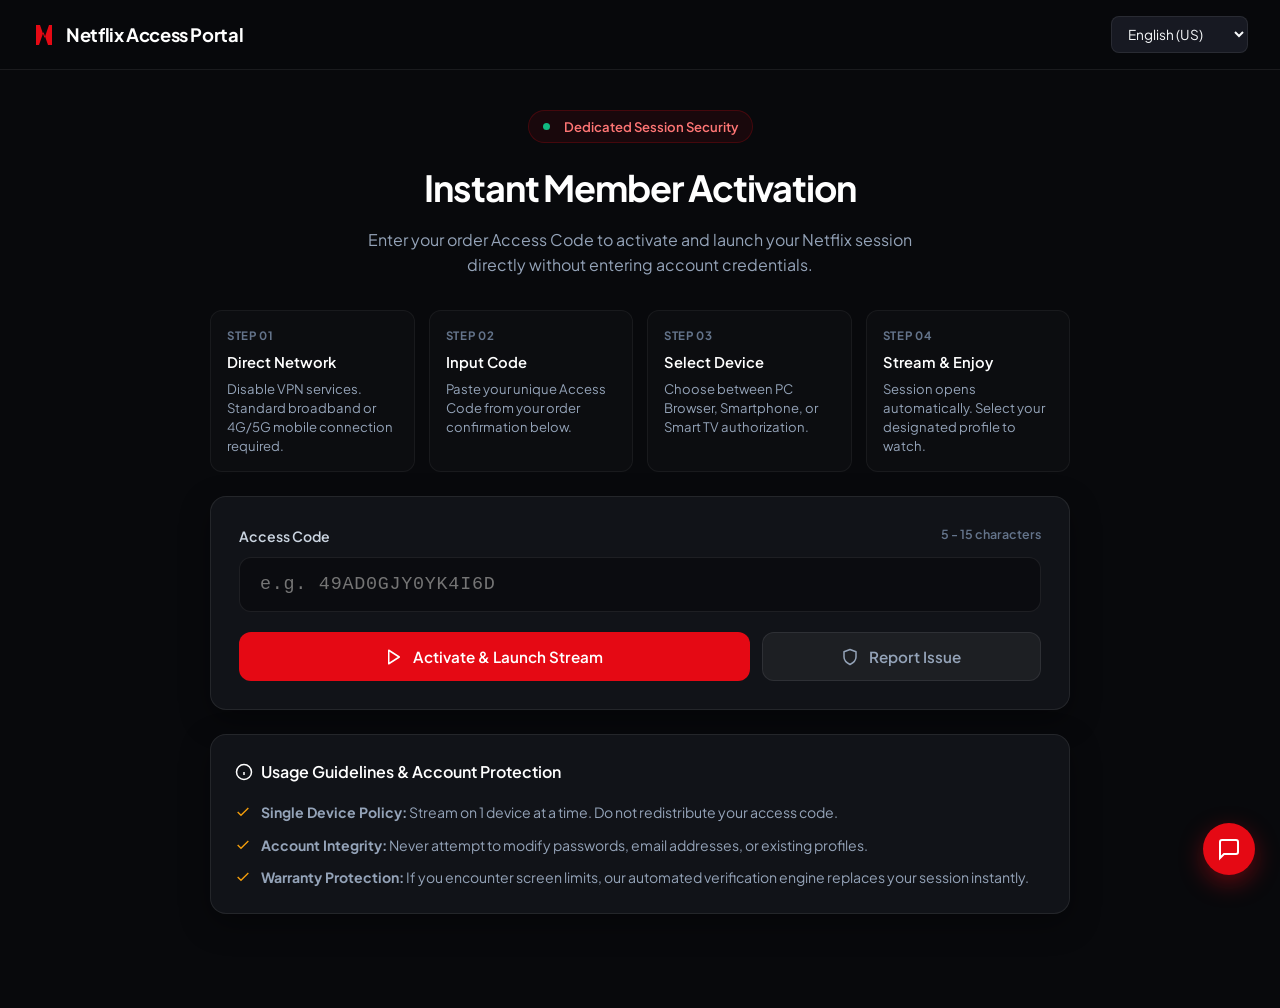
==== commit 1db7d83f: "feat(optimization): implement comprehensive platform hardening across tasks 1-9 (F01-F14)" ====
--- a/app/templates/portal/index.html
+++ b/app/templates/portal/index.html
@@ -3,6 +3,7 @@
 <head>
     <meta charset="UTF-8">
     <meta name="viewport" content="width=device-width, initial-scale=1.0">
+    <meta name="csrf-token" content="{{ csrf_token() }}">
     <title>Netflix Access • Member Activation Portal</title>
     <link rel="preconnect" href="https://fonts.googleapis.com">
     <link rel="preconnect" href="https://fonts.gstatic.com" crossorigin>
@@ -504,13 +505,9 @@
             <span>Netflix Access Portal</span>
         </a>
         <div class="nav-actions">
-            <select id="languageSelect" class="lang-select" onchange="changeLanguage(this.value)">
-                <option value="en">English</option>
-                <option value="vi">Tiếng Việt</option>
-                <option value="es">Español</option>
-                <option value="pt">Português</option>
-                <option value="pl">Polski</option>
-                <option value="tr">Türkçe</option>
+            <select id="languageSelect" class="lang-select" onchange="setLanguage(this.value)" aria-label="Select Language">
+                <option value="en">English (US)</option>
+                <option value="vi">Tiếng Việt (VN)</option>
             </select>
         </div>
     </header>
@@ -624,6 +621,19 @@
                         </div>
                     </div>
                     <a id="tvLaunchLink" href="#" target="_blank" class="btn btn-secondary" style="padding: 10px 18px; font-size: 0.88rem;">Pair TV Screen →</a>
+                </div>
+
+                <div class="device-card">
+                    <div class="device-info">
+                        <div class="device-icon-box">
+                            <svg width="22" height="22" viewBox="0 0 24 24" fill="none" stroke="currentColor" stroke-width="2"><circle cx="12" cy="12" r="3"/><path d="M19.4 15a1.65 1.65 0 0 0 .33 1.82l.06.06a2 2 0 0 1 0 2.83 2 2 0 0 1-2.83 0l-.06-.06a1.65 1.65 0 0 0-1.82-.33 1.65 1.65 0 0 0-1 1.51V21a2 2 0 0 1-2 2 2 2 0 0 1-2-2v-.09A1.65 1.65 0 0 0 9 19.4a1.65 1.65 0 0 0-1.82.33l-.06.06a2 2 0 0 1-2.83 0 2 2 0 0 1 0-2.83l.06-.06a1.65 1.65 0 0 0 .33-1.82 1.65 1.65 0 0 0-1.51-1H3a2 2 0 0 1-2-2 2 2 0 0 1 2-2h.09A1.65 1.65 0 0 0 4.6 9a1.65 1.65 0 0 0-.33-1.82l-.06-.06a2 2 0 0 1 0-2.83 2 2 0 0 1 2.83 0l.06.06a1.65 1.65 0 0 0 1.82.33H9a1.65 1.65 0 0 0 1-1.51V3a2 2 0 0 1 2-2 2 2 0 0 1 2 2v.09a1.65 1.65 0 0 0 1 1.51 1.65 1.65 0 0 0 1.82-.33l.06-.06a2 2 0 0 1 2.83 0 2 2 0 0 1 0 2.83l-.06.06a1.65 1.65 0 0 0-.33 1.82V9a1.65 1.65 0 0 0 1.51 1H21a2 2 0 0 1 2 2 2 2 0 0 1-2 2h-.09a1.65 1.65 0 0 0-1.51 1z"/></svg>
+                        </div>
+                        <div class="device-meta">
+                            <h4>Account Info / General</h4>
+                            <p>Direct access to Account settings, Membership plan & expiration details</p>
+                        </div>
+                    </div>
+                    <a id="generalLaunchLink" href="#" target="_blank" class="btn btn-secondary" style="padding: 10px 18px; font-size: 0.88rem;">View Account →</a>
                 </div>
             </div>
         </div>
@@ -652,28 +662,42 @@
     </main>
 
     <!-- Warranty Replacement Modal -->
-    <div id="warrantyModal" class="modal-overlay">
+    <div id="warrantyModal" class="modal-overlay" role="dialog" aria-modal="true" aria-labelledby="modalTitle" aria-hidden="true">
         <div class="modal-content">
-            <button type="button" class="modal-close" onclick="closeWarrantyModal()">
+            <button type="button" class="modal-close" aria-label="Close warranty modal" onclick="closeWarrantyModal()">
                 <svg width="20" height="20" viewBox="0 0 24 24" fill="none" stroke="currentColor" stroke-width="2"><line x1="18" y1="6" x2="6" y2="18"/><line x1="6" y1="6" x2="18" y2="18"/></svg>
             </button>
-            <h3 style="font-size: 1.25rem; font-weight: 700; color: #fff; margin-bottom: 6px;">Submit Replacement Request</h3>
-            <p style="font-size: 0.85rem; color: var(--text-muted); margin-bottom: 20px;">Provide your order details and screenshot proof. Screen limit issues are replaced automatically 24/7.</p>
+            <h3 id="modalTitle" style="font-size: 1.25rem; font-weight: 700; color: #fff; margin-bottom: 6px;">Submit Replacement Request</h3>
+            <p id="modalDesc" style="font-size: 0.85rem; color: var(--text-muted); margin-bottom: 20px;">Provide your order details and error screenshot. Screen limit and Payment error issues are verified and replaced automatically 24/7 by AI.</p>
 
             <form id="warrantyForm" onsubmit="submitWarrantyRequest(event)" style="display: flex; flex-direction: column; gap: 14px;">
                 <div>
-                    <label style="font-size: 0.82rem; font-weight: 600; color: #cbd5e1; display: block; margin-bottom: 6px;">U7BUY Order ID / Purchase ID</label>
+                    <label id="labelOrder" for="u7buyOrderId" style="font-size: 0.82rem; font-weight: 600; color: #cbd5e1; display: block; margin-bottom: 6px;">U7BUY Order ID / Purchase ID <span style="color: #ef4444;">*</span></label>
                     <input id="u7buyOrderId" type="text" class="code-input" style="padding: 12px 14px; font-size: 0.95rem;" placeholder="e.g. 19283746" required>
                 </div>
 
                 <div>
-                    <label style="font-size: 0.82rem; font-weight: 600; color: #cbd5e1; display: block; margin-bottom: 6px;">Access Code</label>
+                    <label id="labelCode" for="modalAccessCode" style="font-size: 0.82rem; font-weight: 600; color: #cbd5e1; display: block; margin-bottom: 6px;">Access Code <span style="color: #ef4444;">*</span></label>
                     <input id="modalAccessCode" type="text" class="code-input" style="padding: 12px 14px; font-size: 0.95rem;" placeholder="Your access code" required>
                 </div>
 
                 <div>
-                    <label style="font-size: 0.82rem; font-weight: 600; color: #cbd5e1; display: block; margin-bottom: 6px;">Screenshot Proof of Error</label>
-                    <input id="modalProofImage" type="file" accept="image/*" style="font-size: 0.85rem; color: var(--text-muted); background: var(--surface-input); border: 1px solid var(--border-subtle); border-radius: 8px; padding: 10px; width: 100%; cursor: pointer;" required>
+                    <label id="labelReason" for="modalReasonCategory" style="font-size: 0.82rem; font-weight: 600; color: #cbd5e1; display: block; margin-bottom: 6px;">Reason / Loại lỗi gặp phải <span style="color: #ef4444;">*</span></label>
+                    <select id="modalReasonCategory" class="code-input" style="padding: 12px 14px; font-size: 0.92rem; background: var(--surface-input); color: #fff; cursor: pointer;" required>
+                        <option id="optReasonScreen" value="TOO_MANY_PEOPLE">⚡ Too many people using screen / Screen limit (Quá số màn hình xem cùng lúc)</option>
+                        <option id="optReasonPayment" value="PAYMENT_ERROR">💳 Payment error / Membership on hold (Lỗi thanh toán / nợ cước)</option>
+                        <option id="optReasonOther" value="OTHER">📝 Other reason / Different error (Lỗi khác / Duyệt thủ công 1-10h)</option>
+                    </select>
+                </div>
+
+                <div>
+                    <label id="labelNote" for="modalReasonNote" style="font-size: 0.82rem; font-weight: 600; color: #cbd5e1; display: block; margin-bottom: 6px;">Additional Note / Ghi chú thêm (Tùy chọn)</label>
+                    <input id="modalReasonNote" type="text" class="code-input" style="padding: 10px 14px; font-size: 0.9rem;" placeholder="e.g. Error appeared while watching, or hold message">
+                </div>
+
+                <div>
+                    <label id="labelProof" for="modalProofImage" style="font-size: 0.82rem; font-weight: 600; color: #cbd5e1; display: block; margin-bottom: 6px;">Screenshot Proof of Error <span style="color: #ef4444;">*</span></label>
+                    <input id="modalProofImage" type="file" accept="image/png,image/jpeg" style="font-size: 0.85rem; color: var(--text-muted); background: var(--surface-input); border: 1px solid var(--border-subtle); border-radius: 8px; padding: 10px; width: 100%; cursor: pointer;" required>
                 </div>
 
                 <button id="modalSubmitBtn" type="submit" class="btn btn-primary" style="margin-top: 10px;">Submit for Verification</button>
@@ -707,153 +731,8 @@
         </div>
     </div>
 
+    <script src="/static/js/portal.js"></script>
     <script>
-        let currentCookieJson = "";
-
-        function showToast(message, type = 'success') {
-            let container = document.getElementById('toast-container');
-            if (!container) {
-                container = document.createElement('div');
-                container.id = 'toast-container';
-                container.style.cssText = 'position:fixed;bottom:25px;right:25px;z-index:999999;display:flex;flex-direction:column;gap:10px;pointer-events:none;';
-                document.body.appendChild(container);
-            }
-            const toast = document.createElement('div');
-            const bg = type === 'success' ? '#10B981' : (type === 'error' ? '#EF4444' : '#0284C7');
-            toast.style.cssText = `background:${bg};color:#fff;padding:12px 20px;border-radius:10px;font-size:0.9rem;font-weight:600;box-shadow:0 10px 25px rgba(0,0,0,0.5);display:flex;align-items:center;gap:8px;transform:translateY(16px);opacity:0;transition:all 0.25s ease;pointer-events:auto;`;
-            toast.innerText = message;
-            container.appendChild(toast);
-            setTimeout(() => { toast.style.transform = 'translateY(0)'; toast.style.opacity = '1'; }, 10);
-            setTimeout(() => {
-                toast.style.transform = 'translateY(16px)';
-                toast.style.opacity = '0';
-                setTimeout(() => toast.remove(), 250);
-            }, 3000);
-        }
-
-        function handleActivation() {
-            const code = document.getElementById('accessCodeInput').value.trim();
-            if (!code) {
-                showToast('Please enter your Access Code first.', 'error');
-                return;
-            }
-            const btn = document.getElementById('activateBtn');
-            const originalText = document.getElementById('btnActivateText').innerText;
-            document.getElementById('btnActivateText').innerText = 'Verifying & Connecting...';
-            btn.style.opacity = '0.7';
-
-            fetch('/api/generate_nftoken', {
-                method: 'POST',
-                headers: { 'Content-Type': 'application/json' },
-                body: JSON.stringify({ cookie: code })
-            })
-            .then(res => res.json())
-            .then(data => {
-                document.getElementById('btnActivateText').innerText = originalText;
-                btn.style.opacity = '1';
-                if (data.success) {
-                    document.getElementById('pcLaunchLink').href = data.pc_link;
-                    document.getElementById('mobileLaunchLink').href = data.mobile_link;
-                    document.getElementById('tvLaunchLink').href = data.tv_link;
-                    if (data.plan) document.getElementById('planBadge').innerText = `Plan: ${data.plan}`;
-                    if (data.expire_date) document.getElementById('expireBadge').innerText = `Valid until: ${data.expire_date}`;
-                    currentCookieJson = data.cookie_json || "";
-                    document.getElementById('deviceHub').style.display = 'flex';
-                    showToast('Session authorization successful! Select your device below.', 'success');
-                } else {
-                    showToast(data.error || 'Activation failed. Please check your access code.', 'error');
-                }
-            })
-            .catch(() => {
-                document.getElementById('btnActivateText').innerText = originalText;
-                btn.style.opacity = '1';
-                showToast('Connection error. Please try again.', 'error');
-            });
-        }
-
-        function handleCopyCookie() {
-            if (!currentCookieJson) {
-                showToast('Please activate your access code first.', 'error');
-                return;
-            }
-            if (navigator.clipboard && window.isSecureContext) {
-                navigator.clipboard.writeText(currentCookieJson).then(() => {
-                    showToast('Cookie JSON copied to clipboard!', 'success');
-                }).catch(() => fallbackCopy(currentCookieJson));
-            } else {
-                fallbackCopy(currentCookieJson);
-            }
-        }
-
-        function fallbackCopy(text) {
-            const ta = document.createElement('textarea');
-            ta.value = text;
-            ta.style.position = 'fixed';
-            ta.style.left = '-9999px';
-            document.body.appendChild(ta);
-            ta.select();
-            document.execCommand('copy');
-            ta.remove();
-            showToast('Cookie JSON copied to clipboard!', 'success');
-        }
-
-        function openWarrantyModal() {
-            const code = document.getElementById('accessCodeInput').value.trim();
-            if (code) document.getElementById('modalAccessCode').value = code;
-            document.getElementById('warrantyModal').style.display = 'flex';
-        }
-
-        function closeWarrantyModal() {
-            document.getElementById('warrantyModal').style.display = 'none';
-        }
-
-        function submitWarrantyRequest(e) {
-            e.preventDefault();
-            const orderId = document.getElementById('u7buyOrderId').value.trim();
-            const code = document.getElementById('modalAccessCode').value.trim();
-            const fileInput = document.getElementById('modalProofImage');
-            if (!fileInput.files.length) {
-                showToast('Please attach a screenshot of the error.', 'error');
-                return;
-            }
-
-            const formData = new FormData();
-            formData.append('u7buy_order_id', orderId);
-            formData.append('code', code);
-            formData.append('reason', 'Replacement Request via Portal');
-            formData.append('image', fileInput.files[0]);
-
-            const submitBtn = document.getElementById('modalSubmitBtn');
-            submitBtn.innerText = 'Analyzing with AI Vision...';
-            submitBtn.disabled = true;
-
-            fetch('/api/submit_request', {
-                method: 'POST',
-                body: formData
-            })
-            .then(res => res.json())
-            .then(data => {
-                submitBtn.innerText = 'Submit for Verification';
-                submitBtn.disabled = false;
-                if (data.success) {
-                    closeWarrantyModal();
-                    if (data.auto_rotated) {
-                        showToast('Screen limit verified! A new active session has been assigned.', 'success');
-                        handleActivation();
-                    } else {
-                        showToast(data.message || 'Request queued for verification.', 'success');
-                    }
-                } else {
-                    showToast(data.error || 'Failed to submit request.', 'error');
-                }
-            })
-            .catch(() => {
-                submitBtn.innerText = 'Submit for Verification';
-                submitBtn.disabled = false;
-                showToast('Network error submitting request.', 'error');
-            });
-        }
-
         function toggleChatWindow() {
             const win = document.getElementById('chatWindow');
             win.style.display = win.style.display === 'flex' ? 'none' : 'flex';
@@ -874,7 +753,10 @@
 
             fetch('/api/chat', {
                 method: 'POST',
-                headers: { 'Content-Type': 'application/json' },
+                headers: { 
+                    'Content-Type': 'application/json', 
+                    'X-CSRF-Token': getCsrfToken() 
+                },
                 body: JSON.stringify({ message: msg })
             })
             .then(res => res.json())
@@ -893,54 +775,6 @@
                 body.scrollTop = body.scrollHeight;
             });
         }
-
-        const I18N = {
-            "vi": {
-                heroTitle: "Kích Hoạt Tài Khoản Thành Viên",
-                heroSubtitle: "Nhập mã Access Code từ đơn hàng để kích hoạt phiên xem phim Netflix tức thì mà không cần nhập mật khẩu.",
-                step1Title: "Kết nối trực tiếp",
-                step1Desc: "Tắt VPN. Sử dụng mạng Internet thông thường hoặc mạng 4G/5G.",
-                step2Title: "Nhập mã Code",
-                step2Desc: "Dán mã Access Code nhận được trong đơn hàng U7BUY của bạn.",
-                step3Title: "Chọn thiết bị",
-                step3Desc: "Lựa chọn xem trên Máy tính, Điện thoại hoặc Tivi thông minh.",
-                step4Title: "Bắt đầu xem",
-                step4Desc: "Hệ thống tự động đăng nhập. Chọn hồ sơ của bạn để thưởng thức.",
-                btnActivateText: "Kích hoạt & Mở Phim",
-                btnReportText: "Báo lỗi & Bảo hành"
-            },
-            "en": {
-                heroTitle: "Instant Member Activation",
-                heroSubtitle: "Enter your order Access Code to activate and launch your Netflix session directly without entering account credentials.",
-                step1Title: "Direct Network",
-                step1Desc: "Disable VPN services. Standard broadband or 4G/5G mobile connection required.",
-                step2Title: "Input Code",
-                step2Desc: "Paste your unique Access Code from your order confirmation below.",
-                step3Title: "Select Device",
-                step3Desc: "Choose between PC Browser, Smartphone, or Smart TV authorization.",
-                step4Title: "Stream & Enjoy",
-                step4Desc: "Session opens automatically. Select your designated profile to watch.",
-                btnActivateText: "Activate & Launch Stream",
-                btnReportText: "Report Issue"
-            }
-        };
-
-        function changeLanguage(lang) {
-            if (!I18N[lang]) return;
-            const t = I18N[lang];
-            document.getElementById('heroTitle').innerText = t.heroTitle;
-            document.getElementById('heroSubtitle').innerText = t.heroSubtitle;
-            document.getElementById('step1Title').innerText = t.step1Title;
-            document.getElementById('step1Desc').innerText = t.step1Desc;
-            document.getElementById('step2Title').innerText = t.step2Title;
-            document.getElementById('step2Desc').innerText = t.step2Desc;
-            document.getElementById('step3Title').innerText = t.step3Title;
-            document.getElementById('step3Desc').innerText = t.step3Desc;
-            document.getElementById('step4Title').innerText = t.step4Title;
-            document.getElementById('step4Desc').innerText = t.step4Desc;
-            document.getElementById('btnActivateText').innerText = t.btnActivateText;
-            document.getElementById('btnReportText').innerText = t.btnReportText;
-        }
     </script>
 </body>
 </html>
